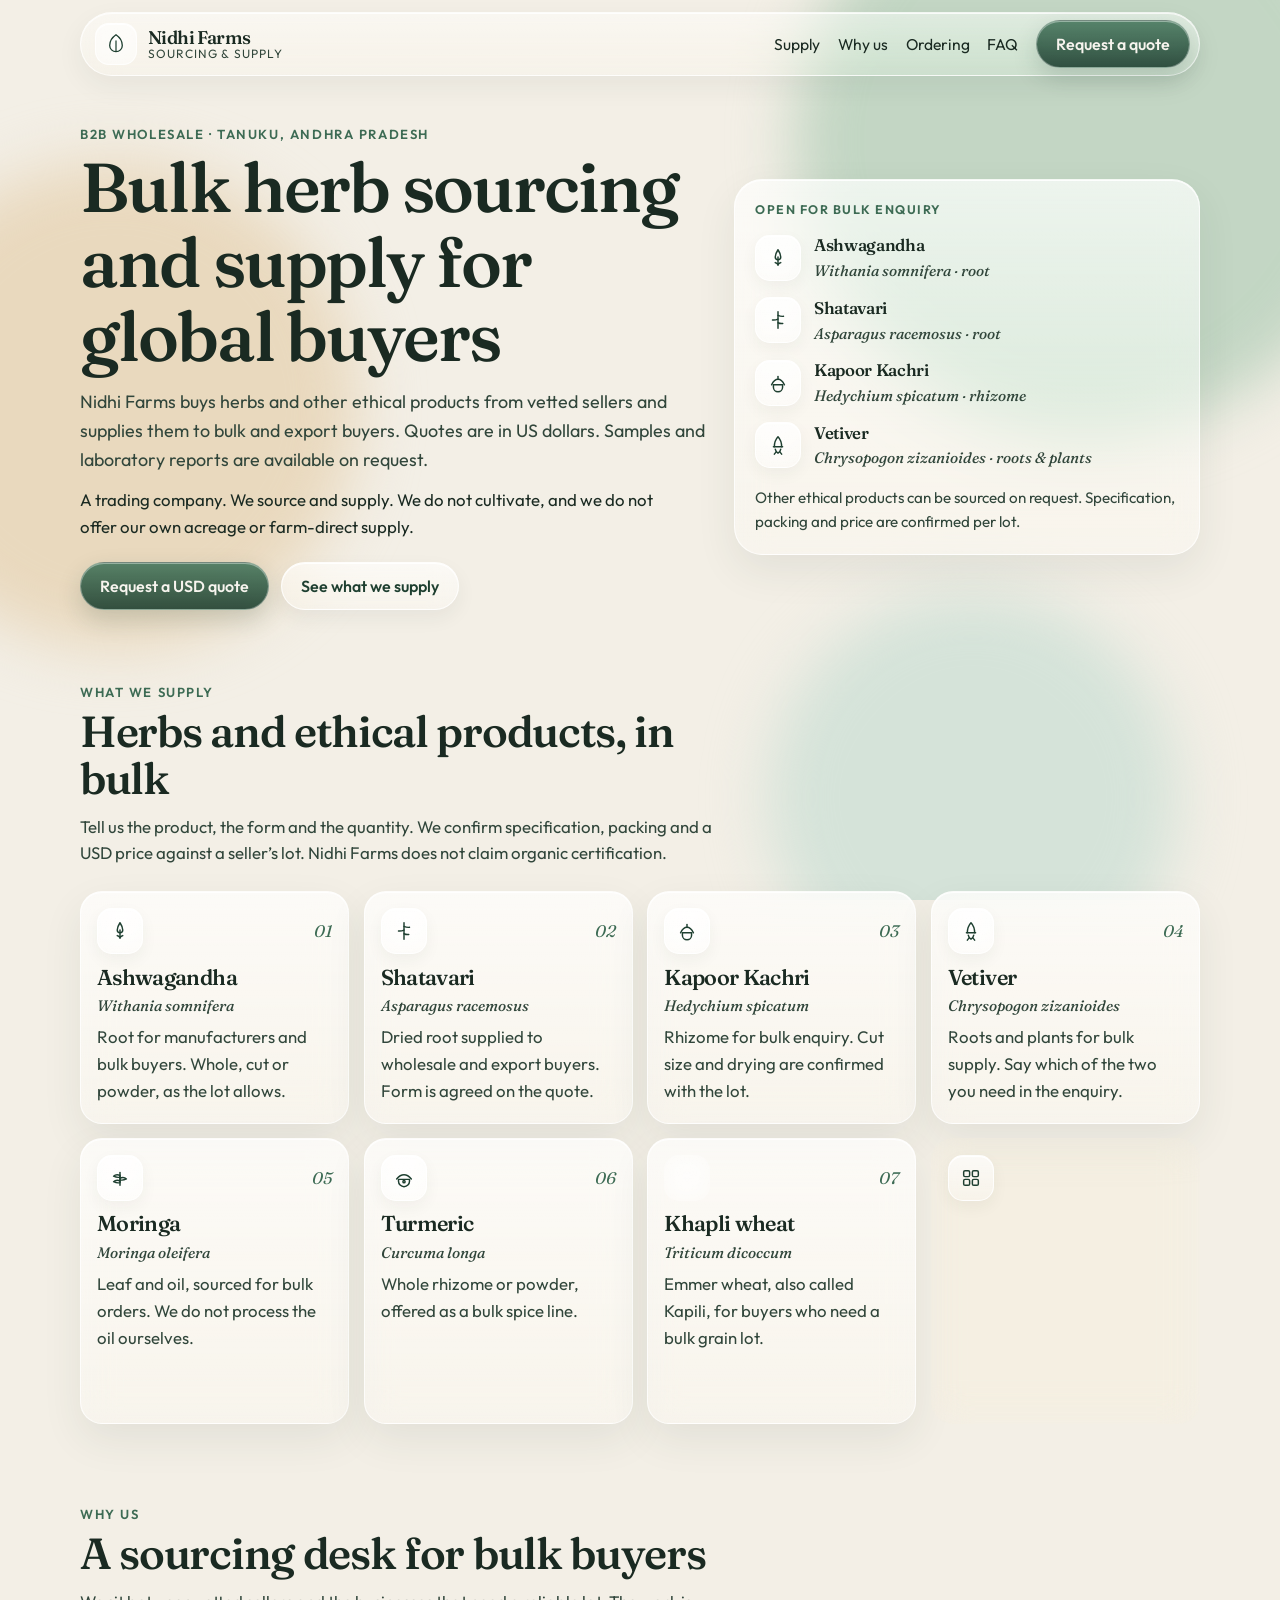
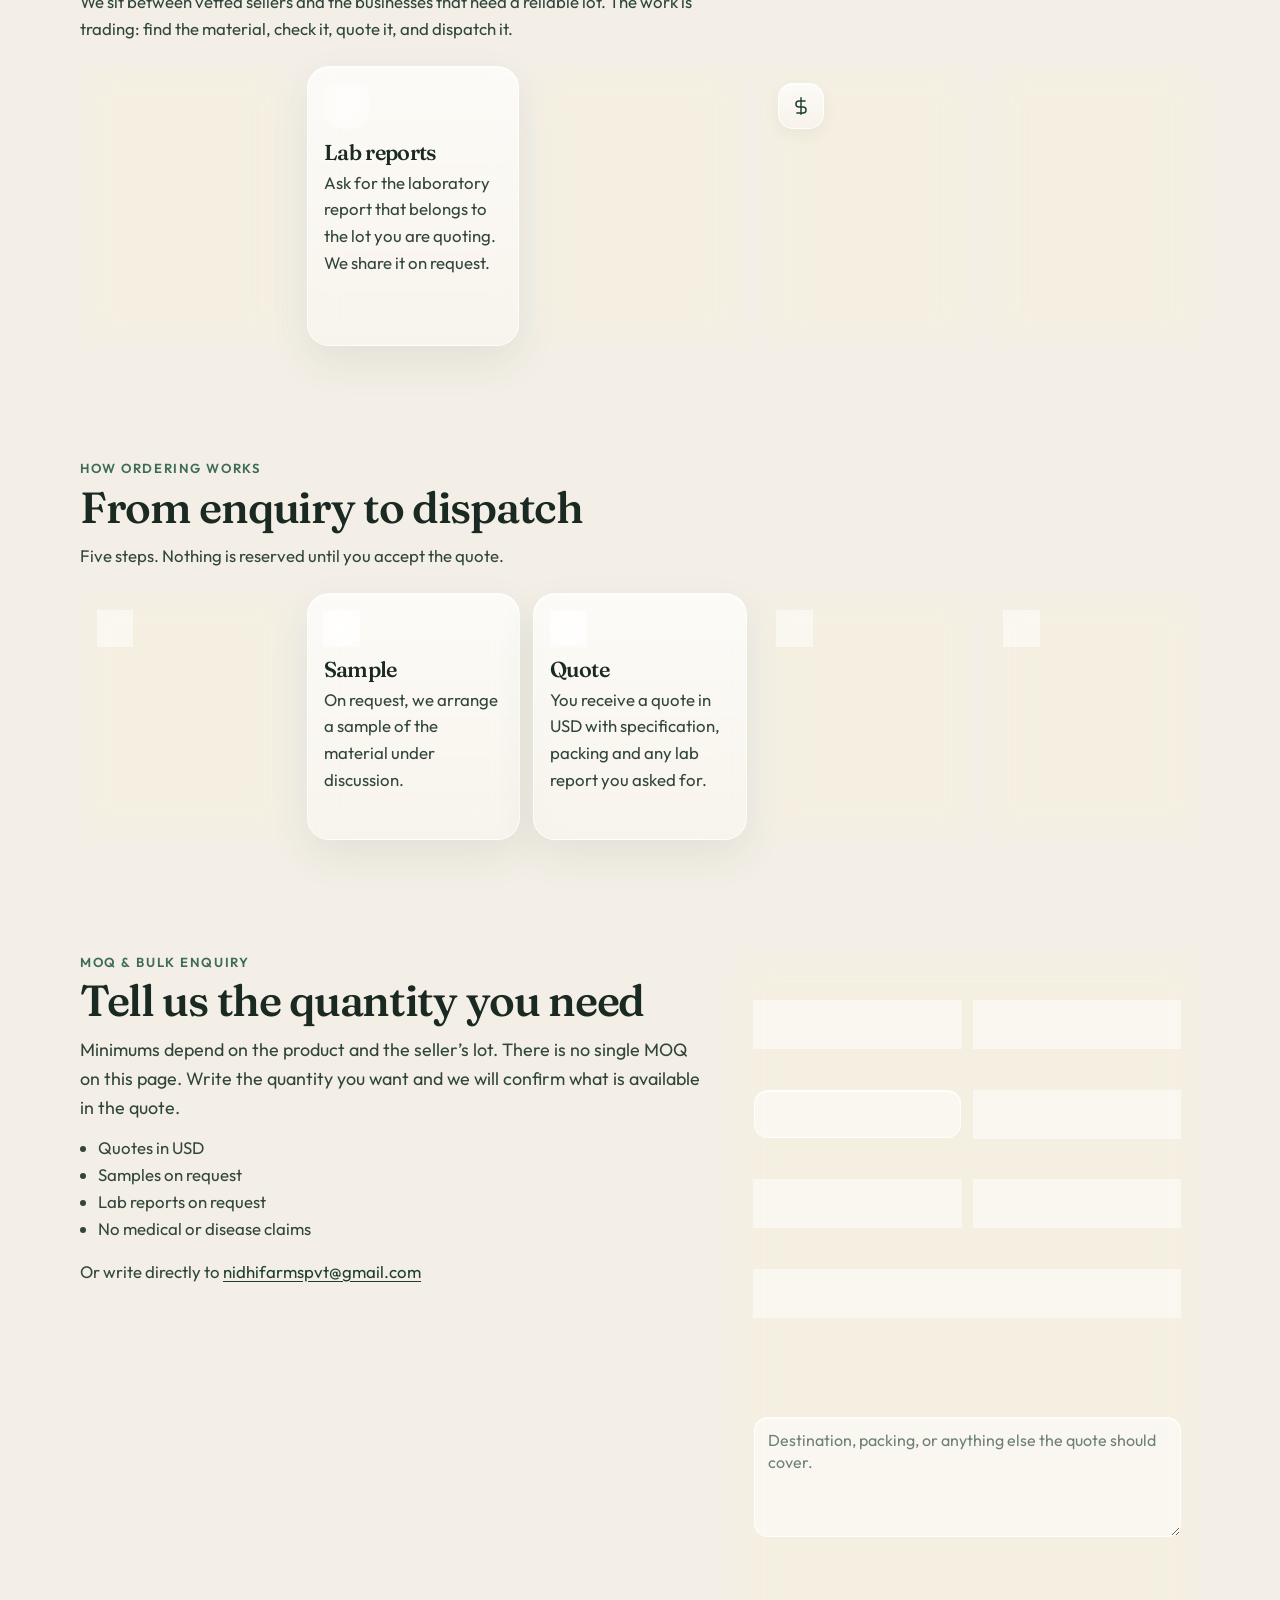
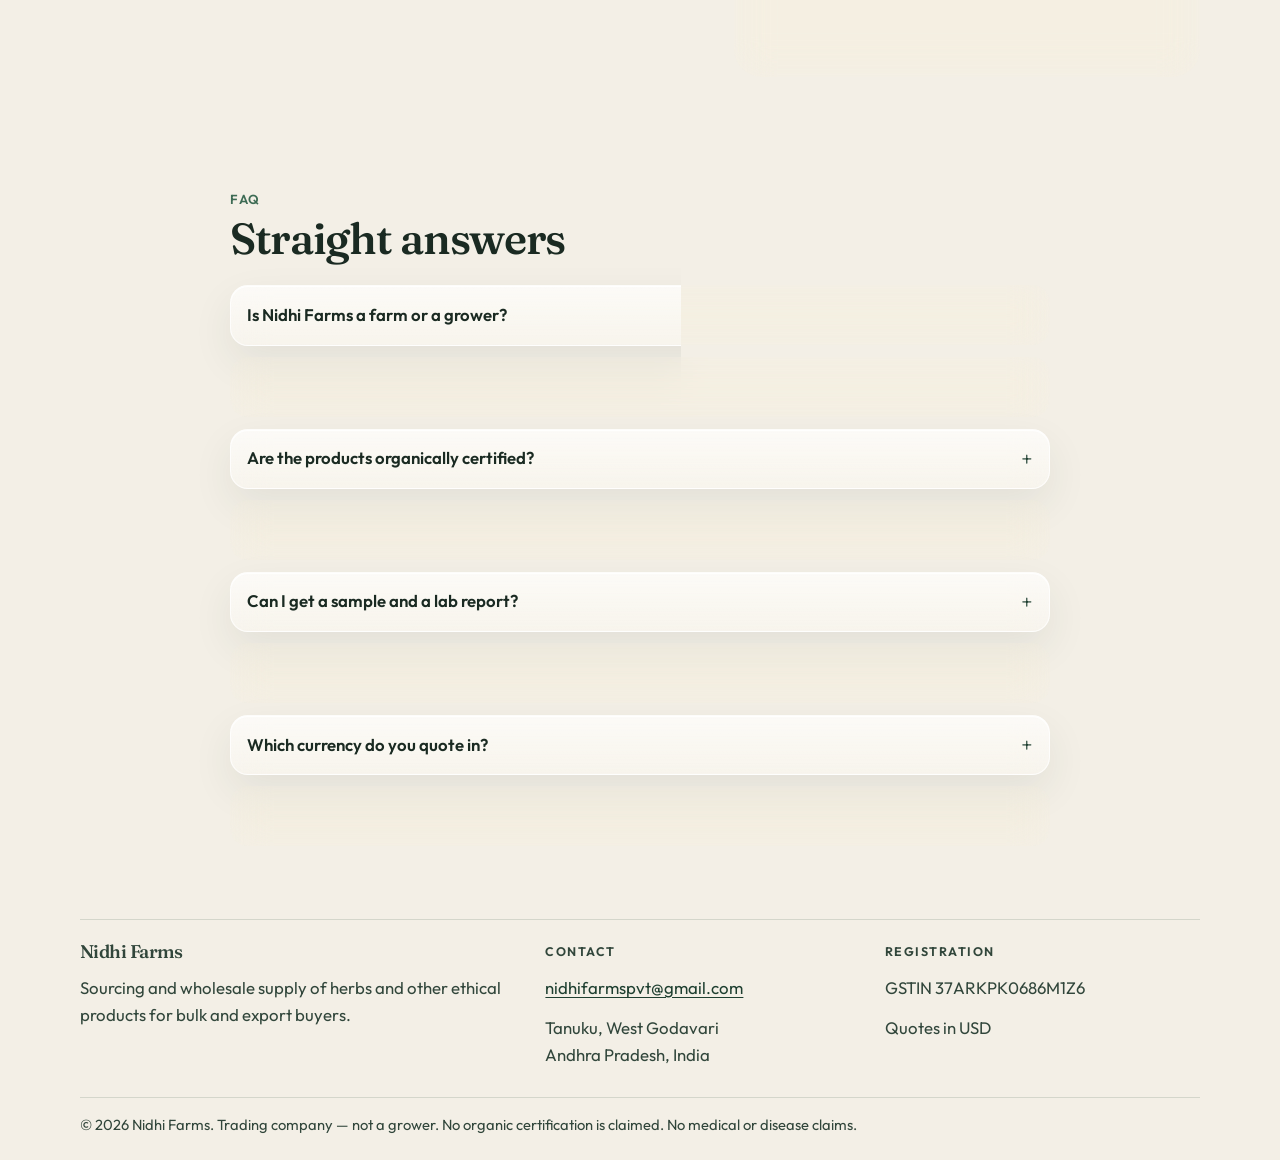
==== index.html @ dfe69a6b "Add the Nidhi Farms wholesale sourcing site. Publish a static B2B page for vetted herb supply, with " ====
<!DOCTYPE html>
<html lang="en">
<head>
  <meta charset="utf-8">
  <meta name="viewport" content="width=device-width, initial-scale=1">
  <title>Nidhi Farms | Bulk herb sourcing and wholesale supply</title>
  <meta name="description" content="Nidhi Farms sources herbs and other ethical products from vetted sellers and supplies bulk and export buyers. USD quotes, samples and lab reports on request. Based in Andhra Pradesh, India.">
  <meta name="robots" content="index, follow">
  <meta name="theme-color" content="#f3efe6">
  <link rel="canonical" href="https://nidhi-bhai.github.io/nidhi-farms-3d-integrated/">
  <link rel="icon" href="favicon.svg" type="image/svg+xml">
  <link rel="apple-touch-icon" href="apple-touch-icon.png">
  <meta property="og:type" content="website">
  <meta property="og:site_name" content="Nidhi Farms">
  <meta property="og:title" content="Nidhi Farms | Bulk herb sourcing and wholesale supply">
  <meta property="og:description" content="A trading company sourcing herbs and other ethical products from vetted sellers for bulk and export buyers. Quotes in USD. Samples and lab reports on request.">
  <meta property="og:url" content="https://nidhi-bhai.github.io/nidhi-farms-3d-integrated/">
  <meta property="og:image" content="https://nidhi-bhai.github.io/nidhi-farms-3d-integrated/og.png">
  <meta property="og:image:width" content="1200">
  <meta property="og:image:height" content="630">
  <meta property="og:locale" content="en_IN">
  <meta name="twitter:card" content="summary_large_image">
  <meta name="twitter:title" content="Nidhi Farms | Bulk herb sourcing and wholesale supply">
  <meta name="twitter:description" content="Sourcing and supply of herbs and other ethical products for bulk and export buyers. USD quotes. Andhra Pradesh, India.">
  <meta name="twitter:image" content="https://nidhi-bhai.github.io/nidhi-farms-3d-integrated/og.png">
  <link rel="preload" href="fonts/fraunces-latin.woff2" as="font" type="font/woff2" crossorigin>
  <link rel="preload" href="fonts/outfit-latin.woff2" as="font" type="font/woff2" crossorigin>
  <link rel="stylesheet" href="styles.css">
  <script type="application/ld+json">
  {
    "@context": "https://schema.org",
    "@type": "Organization",
    "name": "Nidhi Farms",
    "url": "https://nidhi-bhai.github.io/nidhi-farms-3d-integrated/",
    "email": "nidhifarmspvt@gmail.com",
    "description": "B2B sourcing and wholesale supply of herbs and other ethical products. Nidhi Farms buys from vetted sellers and supplies bulk and export buyers. It does not cultivate.",
    "address": {
      "@type": "PostalAddress",
      "addressLocality": "Tanuku",
      "addressRegion": "Andhra Pradesh",
      "addressCountry": "IN"
    },
    "areaServed": "Worldwide",
    "currenciesAccepted": "USD",
    "taxID": "37ARKPK0686M1Z6",
    "logo": "https://nidhi-bhai.github.io/nidhi-farms-3d-integrated/favicon.svg"
  }
  </script>
</head>
<body id="top">
  <a class="skip-link" href="#main">Skip to content</a>
  <div class="wash" aria-hidden="true">
    <span class="orb orb-a"></span>
    <span class="orb orb-b"></span>
    <span class="orb orb-c"></span>
  </div>

  <header class="site-header">
    <div class="header-inner">
      <a class="brand" href="#top">
        <span class="brand-mark" aria-hidden="true">
          <svg viewBox="0 0 32 32" width="28" height="28">
            <path d="M16 5.5c5.2 3.6 7.2 8.2 7.2 12.1A7.2 7.2 0 0 1 16 24.8a7.2 7.2 0 0 1-7.2-7.2c0-3.9 2-8.5 7.2-12.1z" fill="rgba(255,255,255,0.45)" stroke="currentColor" stroke-width="1.5"/>
            <path d="M16 24V12.5" stroke="currentColor" stroke-width="1.4" stroke-linecap="round"/>
          </svg>
        </span>
        <span class="brand-text">
          <span class="brand-name">Nidhi Farms</span>
          <span class="brand-role">Sourcing &amp; supply</span>
        </span>
      </a>
      <button class="nav-toggle glass" type="button" aria-expanded="false" aria-controls="site-nav">
        <span class="sr-only">Menu</span>
        <span class="nav-toggle-bars" aria-hidden="true"></span>
      </button>
      <nav class="site-nav" id="site-nav" aria-label="Primary">
        <a href="#supply">Supply</a>
        <a href="#why">Why us</a>
        <a href="#ordering">Ordering</a>
        <a href="#faq">FAQ</a>
        <a class="btn btn-primary" href="#enquire">Request a quote</a>
      </nav>
    </div>
  </header>

  <main id="main">
    <section class="hero">
      <div class="wrap hero-grid">
        <div class="hero-copy">
          <p class="eyebrow">B2B wholesale · Tanuku, Andhra Pradesh</p>
          <h1>Bulk herb sourcing and supply for global buyers</h1>
          <p class="lede">Nidhi Farms buys herbs and other ethical products from vetted sellers and supplies them to bulk and export buyers. Quotes are in US dollars. Samples and laboratory reports are available on request.</p>
          <p class="position">A trading company. We source and supply. We do not cultivate, and we do not offer our own acreage or farm-direct supply.</p>
          <div class="hero-actions">
            <a class="btn btn-primary" href="#enquire">Request a USD quote</a>
            <a class="btn btn-glass" href="#supply">See what we supply</a>
          </div>
        </div>
        <aside class="glass hero-card" aria-label="Lines open for enquiry">
          <p class="card-kicker">Open for bulk enquiry</p>
          <ul class="trade-list">
            <li>
              <span class="icon" aria-hidden="true">
                <svg viewBox="0 0 24 24"><path d="M12 3c2 3 3 5 3 8a3 3 0 0 1-6 0c0-3 1-5 3-8z"/><path d="M12 11v9"/><path d="M9 17c1 .6 2 1 3 2 1-1 2-1.4 3-2"/></svg>
              </span>
              <span><strong>Ashwagandha</strong><em>Withania somnifera · root</em></span>
            </li>
            <li>
              <span class="icon" aria-hidden="true">
                <svg viewBox="0 0 24 24"><path d="M12 3v18"/><path d="M12 7c2.2 1 4 1.2 6 1"/><path d="M12 11c-2.2 1-4 1.2-6 1"/><path d="M12 15c2 1 3.6 1.1 5.2.8"/></svg>
              </span>
              <span><strong>Shatavari</strong><em>Asparagus racemosus · root</em></span>
            </li>
            <li>
              <span class="icon" aria-hidden="true">
                <svg viewBox="0 0 24 24"><path d="M5 14c2-4 5-6 7-6s5 2 7 6"/><path d="M7 14h10v2.5a5 5 0 0 1-10 0z"/><path d="M12 8V5"/></svg>
              </span>
              <span><strong>Kapoor Kachri</strong><em>Hedychium spicatum · rhizome</em></span>
            </li>
            <li>
              <span class="icon" aria-hidden="true">
                <svg viewBox="0 0 24 24"><path d="M8 14c0-4 1.2-8 4-11 2.8 3 4 7 4 11"/><path d="M7 14h10"/><path d="M9 16.5c.4 2 1.5 3.5 3 4.5 1.5-1 2.6-2.5 3-4.5"/><path d="M10 19.5 8 22M14 19.5l2 2.5"/></svg>
              </span>
              <span><strong>Vetiver</strong><em>Chrysopogon zizanioides · roots &amp; plants</em></span>
            </li>
          </ul>
          <p class="card-note">Other ethical products can be sourced on request. Specification, packing and price are confirmed per lot.</p>
        </aside>
      </div>
    </section>

    <section class="band" id="supply">
      <div class="wrap">
        <div class="section-head">
          <p class="eyebrow">What we supply</p>
          <h2>Herbs and ethical products, in bulk</h2>
          <p>Tell us the product, the form and the quantity. We confirm specification, packing and a USD price against a seller’s lot. Nidhi Farms does not claim organic certification.</p>
        </div>
        <div class="card-grid">
          <article class="glass product-card">
            <div class="product-top">
              <span class="icon" aria-hidden="true"><svg viewBox="0 0 24 24"><path d="M12 3c2 3 3 5 3 8a3 3 0 0 1-6 0c0-3 1-5 3-8z"/><path d="M12 11v9"/><path d="M9 17c1 .6 2 1 3 2 1-1 2-1.4 3-2"/></svg></span>
              <span class="cat-no">01</span>
            </div>
            <h3>Ashwagandha</h3>
            <p class="latin">Withania somnifera</p>
            <p>Root for manufacturers and bulk buyers. Whole, cut or powder, as the lot allows.</p>
          </article>
          <article class="glass product-card">
            <div class="product-top">
              <span class="icon" aria-hidden="true"><svg viewBox="0 0 24 24"><path d="M12 3v18"/><path d="M12 7c2.2 1 4 1.2 6 1"/><path d="M12 11c-2.2 1-4 1.2-6 1"/><path d="M12 15c2 1 3.6 1.1 5.2.8"/></svg></span>
              <span class="cat-no">02</span>
            </div>
            <h3>Shatavari</h3>
            <p class="latin">Asparagus racemosus</p>
            <p>Dried root supplied to wholesale and export buyers. Form is agreed on the quote.</p>
          </article>
          <article class="glass product-card">
            <div class="product-top">
              <span class="icon" aria-hidden="true"><svg viewBox="0 0 24 24"><path d="M5 14c2-4 5-6 7-6s5 2 7 6"/><path d="M7 14h10v2.5a5 5 0 0 1-10 0z"/><path d="M12 8V5"/></svg></span>
              <span class="cat-no">03</span>
            </div>
            <h3>Kapoor Kachri</h3>
            <p class="latin">Hedychium spicatum</p>
            <p>Rhizome for bulk enquiry. Cut size and drying are confirmed with the lot.</p>
          </article>
          <article class="glass product-card">
            <div class="product-top">
              <span class="icon" aria-hidden="true"><svg viewBox="0 0 24 24"><path d="M8 14c0-4 1.2-8 4-11 2.8 3 4 7 4 11"/><path d="M7 14h10"/><path d="M9 16.5c.4 2 1.5 3.5 3 4.5 1.5-1 2.6-2.5 3-4.5"/><path d="M10 19.5 8 22M14 19.5l2 2.5"/></svg></span>
              <span class="cat-no">04</span>
            </div>
            <h3>Vetiver</h3>
            <p class="latin">Chrysopogon zizanioides</p>
            <p>Roots and plants for bulk supply. Say which of the two you need in the enquiry.</p>
          </article>
          <article class="glass product-card">
            <div class="product-top">
              <span class="icon" aria-hidden="true"><svg viewBox="0 0 24 24"><path d="M12 20V6"/><path d="M12 9c-3-1-5-1-7 1 2 1 4 2 7 1z"/><path d="M12 12c3-1 5-1 7 1-2 1-4 2-7 1z"/><path d="M12 15c-3-1-5-1-7 1 2 1 4 2 7 1z"/></svg></span>
              <span class="cat-no">05</span>
            </div>
            <h3>Moringa</h3>
            <p class="latin">Moringa oleifera</p>
            <p>Leaf and oil, sourced for bulk orders. We do not process the oil ourselves.</p>
          </article>
          <article class="glass product-card">
            <div class="product-top">
              <span class="icon" aria-hidden="true"><svg viewBox="0 0 24 24"><path d="M4 13c2.5-3 5-4.5 8-4.5S17.5 10 20 13"/><path d="M6 13.5h12v2a6 6 0 0 1-12 0z"/><circle cx="12" cy="16" r="1.2"/></svg></span>
              <span class="cat-no">06</span>
            </div>
            <h3>Turmeric</h3>
            <p class="latin">Curcuma longa</p>
            <p>Whole rhizome or powder, offered as a bulk spice line.</p>
          </article>
          <article class="glass product-card">
            <div class="product-top">
              <span class="icon" aria-hidden="true"><svg viewBox="0 0 24 24"><path d="M12 21V8"/><path d="M12 10c1.6-2 2.2-4 2-6-2 .2-3.2 1.6-4 3.2"/><path d="M12 13c-1.8-1.6-2.6-3.4-2.4-5.4 2 .4 3.2 1.8 4 3.2"/><path d="M12 16c1.4-1.4 2-3 1.8-4.8-1.6.4-2.6 1.6-3.2 2.8"/></svg></span>
              <span class="cat-no">07</span>
            </div>
            <h3>Khapli wheat</h3>
            <p class="latin">Triticum dicoccum</p>
            <p>Emmer wheat, also called Kapili, for buyers who need a bulk grain lot.</p>
          </article>
          <article class="glass product-card">
            <div class="product-top">
              <span class="icon" aria-hidden="true"><svg viewBox="0 0 24 24"><rect x="4" y="4" width="6.5" height="6.5" rx="1.5"/><rect x="13.5" y="4" width="6.5" height="6.5" rx="1.5"/><rect x="4" y="13.5" width="6.5" height="6.5" rx="1.5"/><rect x="13.5" y="13.5" width="6.5" height="6.5" rx="1.5"/></svg></span>
              <span class="cat-no">08</span>
            </div>
            <h3>Further lines</h3>
            <p class="latin">Other ethical products</p>
            <p>Millets, neem leaf, isabgol, jaggery, and oils such as coconut, peanut, flax and curry leaf. Ask if you need another line.</p>
          </article>
        </div>
      </div>
    </section>

    <section class="band band-tight" id="why">
      <div class="wrap">
        <div class="section-head">
          <p class="eyebrow">Why us</p>
          <h2>A sourcing desk for bulk buyers</h2>
          <p>We sit between vetted sellers and the businesses that need a reliable lot. The work is trading: find the material, check it, quote it, and dispatch it.</p>
        </div>
        <div class="why-grid">
          <article class="glass why-card">
            <span class="icon" aria-hidden="true"><svg viewBox="0 0 24 24"><path d="M12 3 5 6v6c0 4.2 2.8 7.2 7 9 4.2-1.8 7-4.8 7-9V6z"/><path d="m8.5 12 2.4 2.4 4.6-5"/></svg></span>
            <h3>Vetted sourcing</h3>
            <p>Material comes from sellers we check. Nidhi Farms buys and supplies. We do not grow the crop.</p>
          </article>
          <article class="glass why-card">
            <span class="icon" aria-hidden="true"><svg viewBox="0 0 24 24"><path d="M7 3.5h7l5 5V20a1.5 1.5 0 0 1-1.5 1.5h-10.5A1.5 1.5 0 0 1 5.5 20V5A1.5 1.5 0 0 1 7 3.5z"/><path d="M14 3.5V9h5.5"/><path d="M8.5 13h7M8.5 16.5h5"/></svg></span>
            <h3>Lab reports</h3>
            <p>Ask for the laboratory report that belongs to the lot you are quoting. We share it on request.</p>
          </article>
          <article class="glass why-card">
            <span class="icon" aria-hidden="true"><svg viewBox="0 0 24 24"><path d="M9 3h6"/><path d="M10 3v6.2L5.8 17A3.2 3.2 0 0 0 8.6 21.5h6.8a3.2 3.2 0 0 0 2.8-4.5L14 9.2V3"/><path d="M8.2 14.5h7.6"/></svg></span>
            <h3>Samples</h3>
            <p>See the material before a bulk order. Request a sample with your enquiry and we will arrange it.</p>
          </article>
          <article class="glass why-card">
            <span class="icon" aria-hidden="true"><svg viewBox="0 0 24 24"><path d="M12 3v18"/><path d="M16.5 6.5H9.8a3.3 3.3 0 0 0 0 6.6h4.4a3.3 3.3 0 0 1 0 6.6H7.5"/></svg></span>
            <h3>USD quotes</h3>
            <p>Prices for bulk and export buyers are quoted in US dollars, with the specification written beside the price.</p>
          </article>
          <article class="glass why-card">
            <span class="icon" aria-hidden="true"><svg viewBox="0 0 24 24"><path d="M3 8.5 12 4l9 4.5-9 4.5z"/><path d="M3 12.5 12 17l9-4.5"/><path d="M3 16.5 12 21l9-4.5"/></svg></span>
            <h3>Export-ready packing</h3>
            <p>Lots are packed for bulk handling and export shipment. Packing type is agreed in the quote.</p>
          </article>
        </div>
      </div>
    </section>

    <section class="band" id="ordering">
      <div class="wrap">
        <div class="section-head">
          <p class="eyebrow">How ordering works</p>
          <h2>From enquiry to dispatch</h2>
          <p>Five steps. Nothing is reserved until you accept the quote.</p>
        </div>
        <ol class="steps">
          <li class="glass step">
            <span class="step-no">1</span>
            <h3>Enquiry</h3>
            <p>Send the product, form and quantity. Include destination if you are buying for export.</p>
          </li>
          <li class="glass step">
            <span class="step-no">2</span>
            <h3>Sample</h3>
            <p>On request, we arrange a sample of the material under discussion.</p>
          </li>
          <li class="glass step">
            <span class="step-no">3</span>
            <h3>Quote</h3>
            <p>You receive a quote in USD with specification, packing and any lab report you asked for.</p>
          </li>
          <li class="glass step">
            <span class="step-no">4</span>
            <h3>Order</h3>
            <p>Confirm the lot and the terms. We do not start a bulk order from an enquiry alone.</p>
          </li>
          <li class="glass step">
            <span class="step-no">5</span>
            <h3>Dispatch</h3>
            <p>We arrange dispatch from Andhra Pradesh. Timing is confirmed when the order is placed.</p>
          </li>
        </ol>
      </div>
    </section>

    <section class="band" id="enquire">
      <div class="wrap enquire-grid">
        <div>
          <p class="eyebrow">MOQ &amp; bulk enquiry</p>
          <h2>Tell us the quantity you need</h2>
          <p class="lede">Minimums depend on the product and the seller’s lot. There is no single MOQ on this page. Write the quantity you want and we will confirm what is available in the quote.</p>
          <ul class="plain-list">
            <li>Quotes in USD</li>
            <li>Samples on request</li>
            <li>Lab reports on request</li>
            <li>No medical or disease claims</li>
          </ul>
          <p class="direct-mail">Or write directly to <a href="mailto:nidhifarmspvt@gmail.com">nidhifarmspvt@gmail.com</a></p>
        </div>
        <form class="glass enquiry-form" id="enquiry-form" action="mailto:nidhifarmspvt@gmail.com" method="post" enctype="text/plain">
          <div class="field-row">
            <label class="field">
              <span>Name</span>
              <input name="name" type="text" autocomplete="name" required maxlength="120">
            </label>
            <label class="field">
              <span>Company</span>
              <input name="company" type="text" autocomplete="organization" required maxlength="160">
            </label>
          </div>
          <div class="field-row">
            <label class="field">
              <span>Work email</span>
              <input name="email" type="email" autocomplete="email" required maxlength="160">
            </label>
            <label class="field">
              <span>Country</span>
              <input name="country" type="text" autocomplete="country-name" required maxlength="80">
            </label>
          </div>
          <div class="field-row">
            <label class="field">
              <span>Product</span>
              <select name="product" required>
                <option value="">Select a line</option>
                <option>Ashwagandha</option>
                <option>Shatavari</option>
                <option>Kapoor Kachri</option>
                <option>Vetiver roots</option>
                <option>Vetiver plants</option>
                <option>Moringa</option>
                <option>Turmeric</option>
                <option>Khapli (Kapili) wheat</option>
                <option>Millets</option>
                <option>Neem leaf</option>
                <option>Isabgol</option>
                <option>Jaggery</option>
                <option>Coconut, peanut, flax or curry-leaf oil</option>
                <option>Other ethical product</option>
              </select>
            </label>
            <label class="field">
              <span>Quantity</span>
              <input name="quantity" type="text" required maxlength="80" placeholder="e.g. 500 kg">
            </label>
          </div>
          <label class="field">
            <span>Form or specification <span class="optional">optional</span></span>
            <input name="spec" type="text" maxlength="160" placeholder="Whole root, cut, powder, plants…">
          </label>
          <div class="checks">
            <label class="check">
              <input name="sample" type="checkbox" value="yes">
              <span>Send a sample</span>
            </label>
            <label class="check">
              <input name="report" type="checkbox" value="yes">
              <span>Include the lab report for this lot</span>
            </label>
          </div>
          <label class="field">
            <span>Notes <span class="optional">optional</span></span>
            <textarea name="message" rows="4" maxlength="2000" placeholder="Destination, packing, or anything else the quote should cover."></textarea>
          </label>
          <button class="btn btn-primary" type="submit">Email this enquiry</button>
          <p class="form-hint" id="form-status" role="status">Submitting opens your email app with the enquiry filled in, addressed to nidhifarmspvt@gmail.com. No account is required.</p>
        </form>
      </div>
    </section>

    <section class="band" id="faq">
      <div class="wrap faq-wrap">
        <div class="section-head">
          <p class="eyebrow">FAQ</p>
          <h2>Straight answers</h2>
        </div>
        <div class="faq-list">
          <details class="glass">
            <summary>Is Nidhi Farms a farm or a grower?</summary>
            <p>No. The name is the brand. The business is trading: we buy herbs and other ethical products from vetted sellers and supply bulk buyers. We do not cultivate, and we do not sell farm-direct from our own land.</p>
          </details>
          <details class="glass">
            <summary>What can you supply?</summary>
            <p>Herbs and other ethical products. Current examples are ashwagandha, shatavari, kapoor kachri, and vetiver roots and plants, plus moringa, turmeric, khapli wheat, millets, neem leaf, isabgol, jaggery and selected oils. If you need a different ethical product, ask.</p>
          </details>
          <details class="glass">
            <summary>Are the products organically certified?</summary>
            <p>We do not claim organic certification. If a seller holds a certificate for a specific lot, we can pass that document on with the quote. It applies only to that lot.</p>
          </details>
          <details class="glass">
            <summary>Do you make health or medical claims?</summary>
            <p>No. We supply ingredients and other goods to businesses. We do not claim that any product treats, cures or prevents a disease.</p>
          </details>
          <details class="glass">
            <summary>Can I get a sample and a lab report?</summary>
            <p>Yes. Both are available on request for the lot being quoted. Mark them on the enquiry form.</p>
          </details>
          <details class="glass">
            <summary>What is the minimum order?</summary>
            <p>It varies by product and by the seller’s lot. Send the quantity you need. We confirm availability and any minimum in the USD quote.</p>
          </details>
          <details class="glass">
            <summary>Which currency do you quote in?</summary>
            <p>US dollars.</p>
          </details>
          <details class="glass">
            <summary>Where are you based?</summary>
            <p>Tanuku, West Godavari, Andhra Pradesh, India. Dispatch is arranged from there. GSTIN 37ARKPK0686M1Z6.</p>
          </details>
        </div>
      </div>
    </section>
  </main>

  <footer class="site-footer">
    <div class="wrap footer-grid">
      <div>
        <p class="brand-name">Nidhi Farms</p>
        <p>Sourcing and wholesale supply of herbs and other ethical products for bulk and export buyers.</p>
      </div>
      <div>
        <p class="footer-label">Contact</p>
        <p><a href="mailto:nidhifarmspvt@gmail.com">nidhifarmspvt@gmail.com</a></p>
        <p>Tanuku, West Godavari<br>Andhra Pradesh, India</p>
      </div>
      <div>
        <p class="footer-label">Registration</p>
        <p>GSTIN 37ARKPK0686M1Z6</p>
        <p>Quotes in USD</p>
      </div>
    </div>
    <div class="wrap footer-base">
      <p>© 2026 Nidhi Farms. Trading company — not a grower. No organic certification is claimed. No medical or disease claims.</p>
    </div>
  </footer>
  <script src="script.js"></script>
</body>
</html>
---- styles.css ----
@font-face {
  font-family: "Fraunces";
  font-style: normal;
  font-weight: 100 900;
  font-display: swap;
  src: url("fonts/fraunces-latin.woff2") format("woff2");
}

@font-face {
  font-family: "Fraunces";
  font-style: italic;
  font-weight: 100 900;
  font-display: swap;
  src: url("fonts/fraunces-latin-italic.woff2") format("woff2");
}

@font-face {
  font-family: "Outfit";
  font-style: normal;
  font-weight: 100 900;
  font-display: swap;
  src: url("fonts/outfit-latin.woff2") format("woff2");
}

:root {
  --paper: #f3efe6;
  --ink: #1a2a22;
  --ink-soft: #31463b;
  --sage: #1e3f30;
  --sage-mid: #3d6b54;
  --line: rgba(30, 63, 48, 0.14);
  --glass: rgba(255, 255, 255, 0.46);
  --glass-strong: rgba(255, 255, 255, 0.62);
  --shadow: 0 16px 40px rgba(40, 58, 46, 0.08);
  --radius: 22px;
  --max: 1120px;
  --header: 76px;
}

*,
*::before,
*::after {
  box-sizing: border-box;
}

html {
  scroll-behavior: smooth;
}

body {
  margin: 0;
  color: var(--ink);
  background: var(--paper);
  font-family: "Outfit", "Segoe UI", sans-serif;
  font-size: 1.05rem;
  line-height: 1.6;
  text-rendering: optimizeLegibility;
}

img,
svg {
  display: block;
  max-width: 100%;
}

a {
  color: var(--sage);
  text-underline-offset: 0.18em;
}

a:hover {
  color: #143026;
}

h1,
h2,
h3,
.brand-name {
  font-family: "Fraunces", Georgia, serif;
  font-weight: 560;
  letter-spacing: -0.03em;
  line-height: 1.08;
}

h1 {
  margin: 0.35rem 0 0.9rem;
  font-size: clamp(2.5rem, 5.4vw, 4.5rem);
  font-weight: 560;
}

h2 {
  margin: 0.3rem 0 0.75rem;
  font-size: clamp(2rem, 3.4vw, 3rem);
}

h3 {
  margin: 0.7rem 0 0.35rem;
  font-size: 1.35rem;
}

p {
  margin: 0 0 0.8rem;
}

.sr-only {
  position: absolute;
  width: 1px;
  height: 1px;
  padding: 0;
  margin: -1px;
  overflow: hidden;
  clip: rect(0, 0, 0, 0);
  white-space: nowrap;
  border: 0;
}

.skip-link {
  position: absolute;
  left: 1rem;
  top: -4rem;
  z-index: 40;
  padding: 0.6rem 0.9rem;
  background: #fff;
  border-radius: 999px;
}

.skip-link:focus {
  top: 0.7rem;
}

.wrap {
  width: min(var(--max), calc(100% - 2rem));
  margin-inline: auto;
}

.wash {
  position: fixed;
  inset: 0;
  z-index: 0;
  pointer-events: none;
  overflow: hidden;
}

.orb {
  position: absolute;
  border-radius: 50%;
  filter: blur(30px);
}

.orb-a {
  width: 46vw;
  height: 46vw;
  min-width: 280px;
  min-height: 280px;
  right: -8vw;
  top: -12vw;
  background: rgba(186, 210, 190, 0.85);
}

.orb-b {
  width: 38vw;
  height: 38vw;
  min-width: 240px;
  min-height: 240px;
  left: -10vw;
  top: 18vh;
  background: rgba(232, 214, 186, 0.9);
}

.orb-c {
  width: 32vw;
  height: 32vw;
  min-width: 220px;
  min-height: 220px;
  right: 8vw;
  bottom: -8vw;
  background: rgba(205, 224, 214, 0.8);
}

.site-header,
main,
.site-footer {
  position: relative;
  z-index: 1;
}

.glass {
  background:
    linear-gradient(180deg, rgba(255, 255, 255, 0.72), rgba(255, 255, 255, 0.34));
  backdrop-filter: blur(18px) saturate(1.45);
  -webkit-backdrop-filter: blur(18px) saturate(1.45);
  border: 1px solid rgba(255, 255, 255, 0.72);
  box-shadow: var(--shadow), inset 0 1px 0 rgba(255, 255, 255, 0.85);
}

.site-header {
  position: sticky;
  top: 0;
  z-index: 20;
  padding: 0.75rem 0;
}

.site-header.is-stuck .header-inner {
  background:
    linear-gradient(180deg, rgba(255, 255, 255, 0.78), rgba(255, 255, 255, 0.48));
  box-shadow: 0 10px 30px rgba(40, 58, 46, 0.08), inset 0 1px 0 rgba(255, 255, 255, 0.85);
}

.header-inner {
  width: min(var(--max), calc(100% - 1.2rem));
  margin-inline: auto;
  min-height: 64px;
  display: flex;
  align-items: center;
  justify-content: space-between;
  gap: 1rem;
  padding: 0.45rem 0.55rem 0.45rem 0.85rem;
  border-radius: 999px;
  background:
    linear-gradient(180deg, rgba(255, 255, 255, 0.5), rgba(255, 255, 255, 0.22));
  backdrop-filter: blur(18px) saturate(1.4);
  -webkit-backdrop-filter: blur(18px) saturate(1.4);
  border: 1px solid rgba(255, 255, 255, 0.7);
  box-shadow: 0 10px 28px rgba(40, 58, 46, 0.06), inset 0 1px 0 rgba(255, 255, 255, 0.8);
}

.brand {
  display: flex;
  align-items: center;
  gap: 0.7rem;
  color: var(--ink);
  text-decoration: none;
}

.brand-mark {
  width: 42px;
  height: 42px;
  display: grid;
  place-items: center;
  color: var(--sage);
  border-radius: 14px;
  background: rgba(255, 255, 255, 0.48);
  border: 1px solid rgba(255, 255, 255, 0.75);
  box-shadow: inset 0 1px 0 rgba(255, 255, 255, 0.9);
  backdrop-filter: blur(10px);
  -webkit-backdrop-filter: blur(10px);
}

.brand-text {
  display: flex;
  flex-direction: column;
  line-height: 1.05;
}

.brand-name {
  font-size: 1.15rem;
}

.brand-role {
  font-size: 0.75rem;
  letter-spacing: 0.08em;
  text-transform: uppercase;
  color: var(--ink-soft);
}

.site-nav {
  display: flex;
  align-items: center;
  gap: 0.35rem 1.1rem;
}

.site-nav a:not(.btn) {
  color: var(--ink);
  text-decoration: none;
  font-size: 0.98rem;
}

.site-nav a:not(.btn):hover {
  color: var(--sage);
}

.nav-toggle {
  display: none;
  width: 46px;
  height: 46px;
  border-radius: 14px;
  padding: 0;
  cursor: pointer;
}

.nav-toggle-bars,
.nav-toggle-bars::before,
.nav-toggle-bars::after {
  display: block;
  width: 18px;
  height: 1.5px;
  background: var(--sage);
  position: relative;
}

.nav-toggle-bars {
  margin: 0 auto;
}

.nav-toggle-bars::before,
.nav-toggle-bars::after {
  content: "";
  position: absolute;
  left: 0;
}

.nav-toggle-bars::before {
  top: -6px;
}

.nav-toggle-bars::after {
  top: 6px;
}

.btn {
  display: inline-flex;
  align-items: center;
  justify-content: center;
  gap: 0.4rem;
  min-height: 48px;
  padding: 0.7rem 1.2rem;
  border-radius: 999px;
  border: 1px solid transparent;
  font: 560 1rem/1 "Outfit", sans-serif;
  text-decoration: none;
  cursor: pointer;
  transition: transform 0.18s ease, box-shadow 0.18s ease;
}

.btn:hover {
  transform: translateY(-1px);
}

.btn-primary {
  color: #f7f4ee;
  background:
    linear-gradient(180deg, rgba(74, 122, 96, 0.92), rgba(30, 63, 48, 0.9));
  border-color: rgba(255, 255, 255, 0.32);
  box-shadow:
    0 10px 24px rgba(30, 63, 48, 0.18),
    inset 0 1px 0 rgba(255, 255, 255, 0.38);
  backdrop-filter: blur(12px) saturate(1.3);
  -webkit-backdrop-filter: blur(12px) saturate(1.3);
}

.btn-primary:hover {
  color: #fff;
}

.btn-glass {
  color: var(--sage);
  background:
    linear-gradient(180deg, rgba(255, 255, 255, 0.66), rgba(255, 255, 255, 0.32));
  border-color: rgba(255, 255, 255, 0.78);
  box-shadow: 0 8px 20px rgba(40, 58, 46, 0.06), inset 0 1px 0 rgba(255, 255, 255, 0.9);
  backdrop-filter: blur(14px) saturate(1.4);
  -webkit-backdrop-filter: blur(14px) saturate(1.4);
}

.hero {
  padding: 2.2rem 0 1rem;
}

.hero-grid,
.enquire-grid {
  display: grid;
  grid-template-columns: 1.15fr 0.85fr;
  gap: 1.5rem;
  align-items: center;
}

.eyebrow {
  margin: 0;
  color: var(--sage-mid);
  font-size: 0.82rem;
  font-weight: 600;
  letter-spacing: 0.12em;
  text-transform: uppercase;
}

.lede {
  font-size: 1.12rem;
  color: var(--ink-soft);
  max-width: 40rem;
}

.position {
  color: var(--ink);
  max-width: 38rem;
}

.hero-actions {
  display: flex;
  flex-wrap: wrap;
  gap: 0.7rem;
  margin-top: 1.3rem;
}

.hero-card {
  border-radius: 28px;
  padding: 1.25rem 1.25rem 1rem;
}

.card-kicker,
.footer-label {
  margin: 0 0 0.8rem;
  font-size: 0.78rem;
  letter-spacing: 0.12em;
  text-transform: uppercase;
  color: var(--sage-mid);
  font-weight: 650;
}

.trade-list {
  list-style: none;
  margin: 0;
  padding: 0;
  display: grid;
  gap: 0.7rem;
}

.trade-list li {
  display: flex;
  align-items: center;
  gap: 0.8rem;
}

.trade-list strong,
.trade-list em {
  display: block;
}

.trade-list strong {
  font-family: "Fraunces", Georgia, serif;
  font-weight: 560;
  font-style: normal;
  letter-spacing: -0.02em;
}

.trade-list em,
.latin {
  font-family: "Fraunces", Georgia, serif;
  font-style: italic;
  font-weight: 460;
  color: var(--ink-soft);
  font-size: 0.95rem;
}

.latin {
  margin: 0 0 0.35rem;
}

.card-note {
  margin: 0.95rem 0 0.2rem;
  color: var(--ink-soft);
  font-size: 0.95rem;
}

.icon {
  width: 46px;
  height: 46px;
  flex: 0 0 46px;
  display: grid;
  place-items: center;
  color: var(--sage);
  border-radius: 15px;
  background:
    linear-gradient(180deg, rgba(255, 255, 255, 0.72), rgba(255, 255, 255, 0.28));
  border: 1px solid rgba(255, 255, 255, 0.8);
  box-shadow: inset 0 1px 0 rgba(255, 255, 255, 0.9), 0 6px 16px rgba(40, 58, 46, 0.05);
  backdrop-filter: blur(12px) saturate(1.4);
  -webkit-backdrop-filter: blur(12px) saturate(1.4);
}

.icon svg {
  width: 22px;
  height: 22px;
  fill: none;
  stroke: currentColor;
  stroke-width: 1.6;
  stroke-linecap: round;
  stroke-linejoin: round;
}

.band {
  padding: 3.5rem 0;
}

.band-tight {
  padding-top: 1.5rem;
}

.section-head {
  max-width: 40rem;
  margin-bottom: 1.5rem;
}

.section-head p:last-child {
  color: var(--ink-soft);
}

.card-grid,
.why-grid {
  display: grid;
  gap: 0.9rem;
}

.card-grid {
  grid-template-columns: repeat(4, 1fr);
}

.why-grid {
  grid-template-columns: repeat(5, 1fr);
}

.product-card,
.why-card,
.step {
  border-radius: var(--radius);
  padding: 1rem 1rem 1.1rem;
}

.product-card p:last-child,
.why-card p:last-child,
.step p {
  color: var(--ink-soft);
  margin-bottom: 0;
}

.product-top {
  display: flex;
  align-items: center;
  justify-content: space-between;
}

.cat-no {
  font-family: "Fraunces", Georgia, serif;
  font-style: italic;
  color: var(--sage-mid);
}

.steps {
  list-style: none;
  margin: 0;
  padding: 0;
  display: grid;
  grid-template-columns: repeat(5, 1fr);
  gap: 0.8rem;
}

.step-no {
  width: 36px;
  height: 36px;
  display: grid;
  place-items: center;
  border-radius: 50%;
  color: var(--sage);
  font-family: "Fraunces", Georgia, serif;
  background: rgba(255, 255, 255, 0.5);
  border: 1px solid rgba(255, 255, 255, 0.8);
  box-shadow: inset 0 1px 0 #fff;
  backdrop-filter: blur(8px);
  -webkit-backdrop-filter: blur(8px);
}

.enquire-grid {
  align-items: start;
}

.plain-list {
  margin: 0.4rem 0 1rem;
  padding-left: 1.1rem;
  color: var(--ink-soft);
}

.direct-mail {
  color: var(--ink-soft);
}

.enquiry-form {
  border-radius: 28px;
  padding: 1.15rem;
  display: grid;
  gap: 0.8rem;
}

.field-row {
  display: grid;
  grid-template-columns: 1fr 1fr;
  gap: 0.75rem;
}

.field {
  display: grid;
  gap: 0.35rem;
}

.field span,
.check span {
  font-size: 0.92rem;
  color: var(--ink-soft);
}

.optional {
  color: #5d7266;
  font-size: 0.82rem;
}

input,
select,
textarea {
  width: 100%;
  min-height: 48px;
  padding: 0.7rem 0.85rem;
  color: var(--ink);
  font: 1rem/1.4 "Outfit", sans-serif;
  border-radius: 14px;
  border: 1px solid rgba(255, 255, 255, 0.85);
  background: rgba(255, 255, 255, 0.5);
  box-shadow: inset 0 1px 0 rgba(255, 255, 255, 0.8);
  backdrop-filter: blur(10px);
  -webkit-backdrop-filter: blur(10px);
}

textarea {
  resize: vertical;
  min-height: 120px;
}

input::placeholder,
textarea::placeholder {
  color: #6d8176;
}

.checks {
  display: flex;
  flex-wrap: wrap;
  gap: 0.8rem 1.2rem;
}

.check {
  display: flex;
  align-items: center;
  gap: 0.5rem;
  min-height: 44px;
}

.check input {
  width: 1.1rem;
  height: 1.1rem;
  min-height: 0;
  accent-color: var(--sage);
}

.form-hint {
  margin: 0;
  color: var(--ink-soft);
  font-size: 0.92rem;
}

.faq-wrap {
  max-width: 820px;
}

.faq-list {
  display: grid;
  gap: 0.7rem;
}

details {
  border-radius: 18px;
  padding: 0.2rem 1rem;
}

summary {
  cursor: pointer;
  min-height: 52px;
  display: flex;
  align-items: center;
  font-weight: 600;
  list-style: none;
}

summary::-webkit-details-marker {
  display: none;
}

summary::after {
  content: "+";
  margin-left: auto;
  font-family: "Fraunces", Georgia, serif;
  font-size: 1.3rem;
  color: var(--sage);
}

details[open] summary::after {
  content: "–";
}

details p {
  margin-top: 0;
  color: var(--ink-soft);
}

.site-footer {
  padding: 1rem 0 1.5rem;
}

.footer-grid {
  display: grid;
  grid-template-columns: 1.4fr 1fr 1fr;
  gap: 1.5rem;
  padding: 1.4rem 0 1rem;
  border-top: 1px solid var(--line);
}

.footer-grid p {
  color: var(--ink-soft);
}

.footer-base {
  border-top: 1px solid var(--line);
  padding-top: 0.9rem;
}

.footer-base p {
  margin: 0;
  color: var(--ink-soft);
  font-size: 0.92rem;
}

:focus-visible {
  outline: 2px solid var(--sage);
  outline-offset: 3px;
}

@supports not ((backdrop-filter: blur(1px)) or (-webkit-backdrop-filter: blur(1px))) {
  .glass,
  .header-inner,
  .btn-glass,
  .icon,
  input,
  select,
  textarea {
    background: rgba(255, 255, 255, 0.94);
  }
}

@media (max-width: 1020px) {
  .card-grid {
    grid-template-columns: repeat(2, 1fr);
  }

  .why-grid,
  .steps {
    grid-template-columns: 1fr 1fr;
  }

  .why-grid .why-card:last-child {
    grid-column: 1 / -1;
  }
}

@media (max-width: 840px) {
  .nav-toggle {
    display: grid;
    place-items: center;
  }

  .site-nav {
    display: none;
    position: absolute;
    top: calc(100% + 0.4rem);
    left: 0.6rem;
    right: 0.6rem;
    flex-direction: column;
    align-items: stretch;
    padding: 0.8rem;
    border-radius: 22px;
    background:
      linear-gradient(180deg, rgba(255, 255, 255, 0.82), rgba(255, 255, 255, 0.55));
    backdrop-filter: blur(18px) saturate(1.4);
    -webkit-backdrop-filter: blur(18px) saturate(1.4);
    border: 1px solid rgba(255, 255, 255, 0.75);
    box-shadow: var(--shadow);
  }

  .site-nav.is-open {
    display: flex;
  }

  .site-nav a:not(.btn) {
    padding: 0.7rem 0.4rem;
  }

  .hero-grid,
  .enquire-grid,
  .footer-grid,
  .field-row {
    grid-template-columns: 1fr;
  }

  .site-header {
    position: sticky;
  }

  .header-inner {
    position: relative;
  }
}

@media (max-width: 640px) {
  .card-grid,
  .why-grid,
  .steps {
    grid-template-columns: 1fr;
  }

  .why-grid .why-card:last-child {
    grid-column: auto;
  }

  h1 {
    font-size: 2.35rem;
  }

  .band {
    padding: 2.6rem 0;
  }
}

@media (prefers-reduced-motion: reduce) {
  html {
    scroll-behavior: auto;
  }

  .btn {
    transition: none;
  }

  .orb {
    filter: none;
  }
}
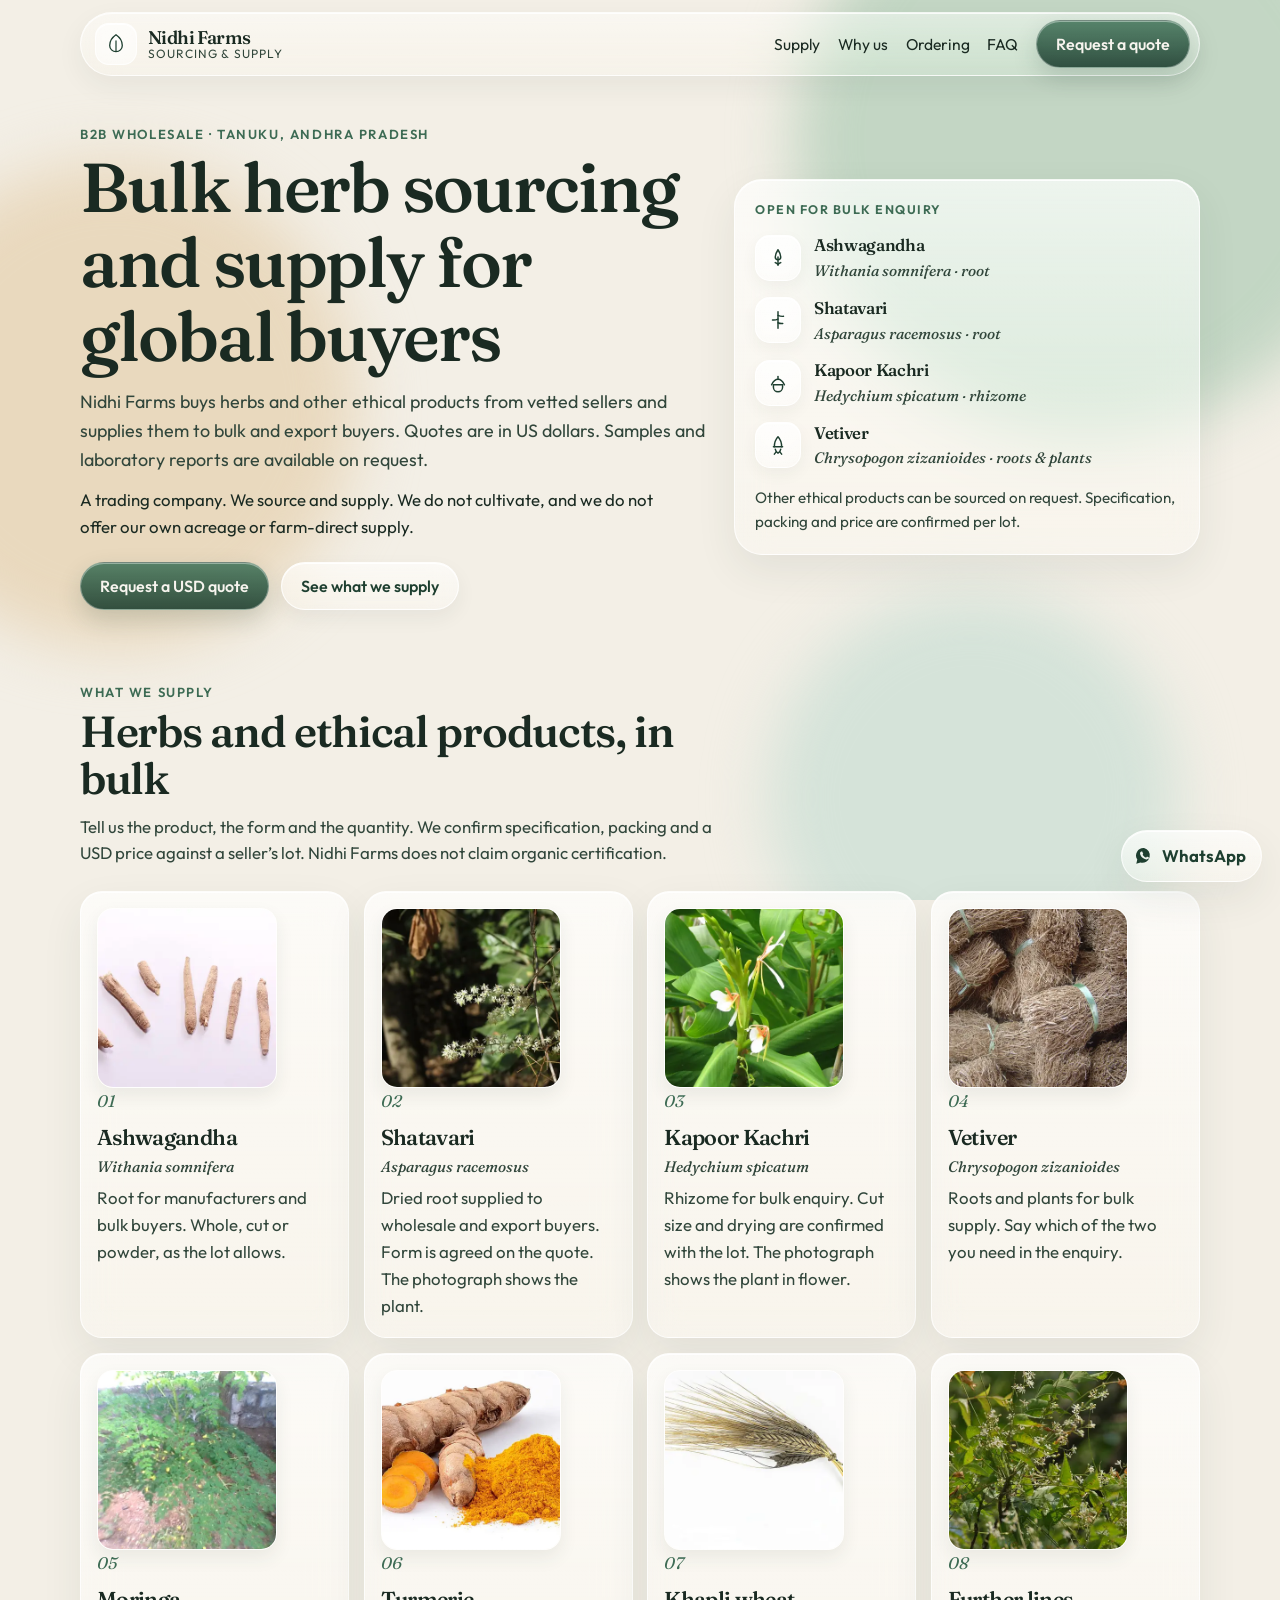
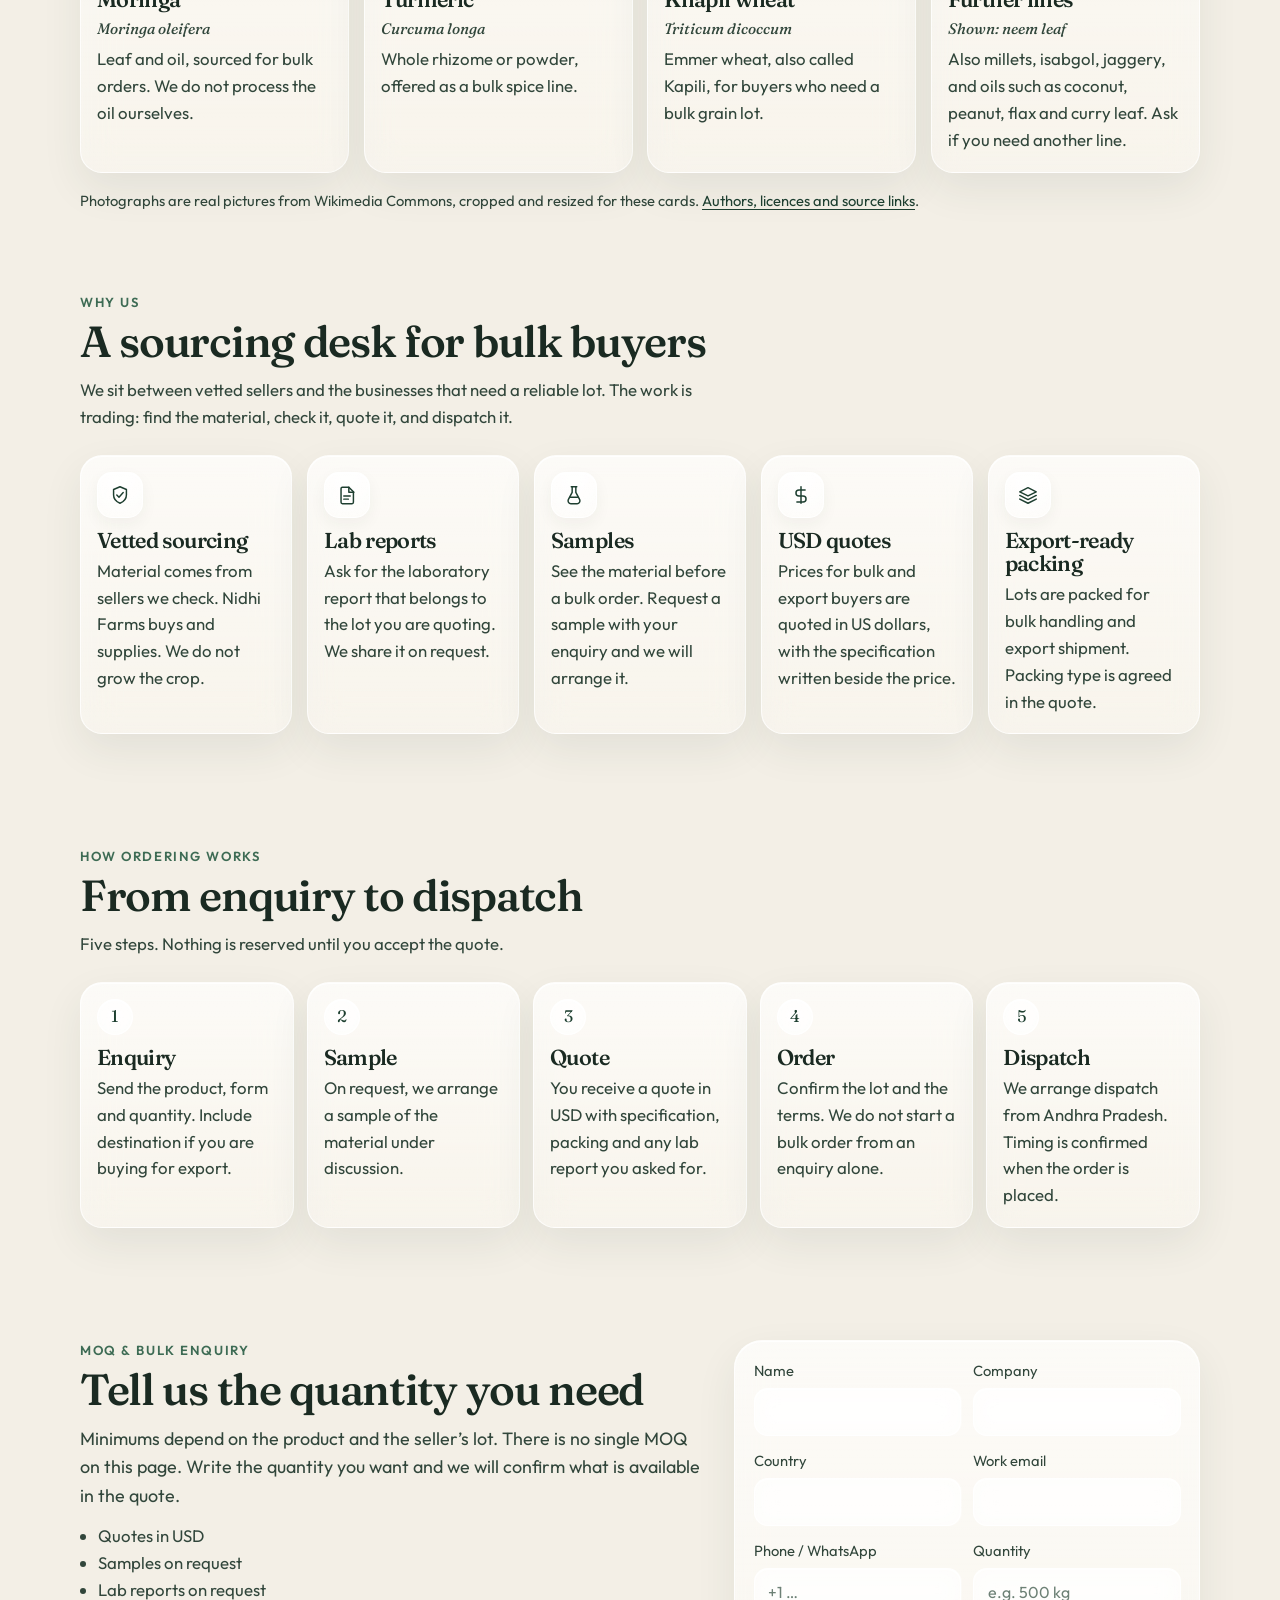
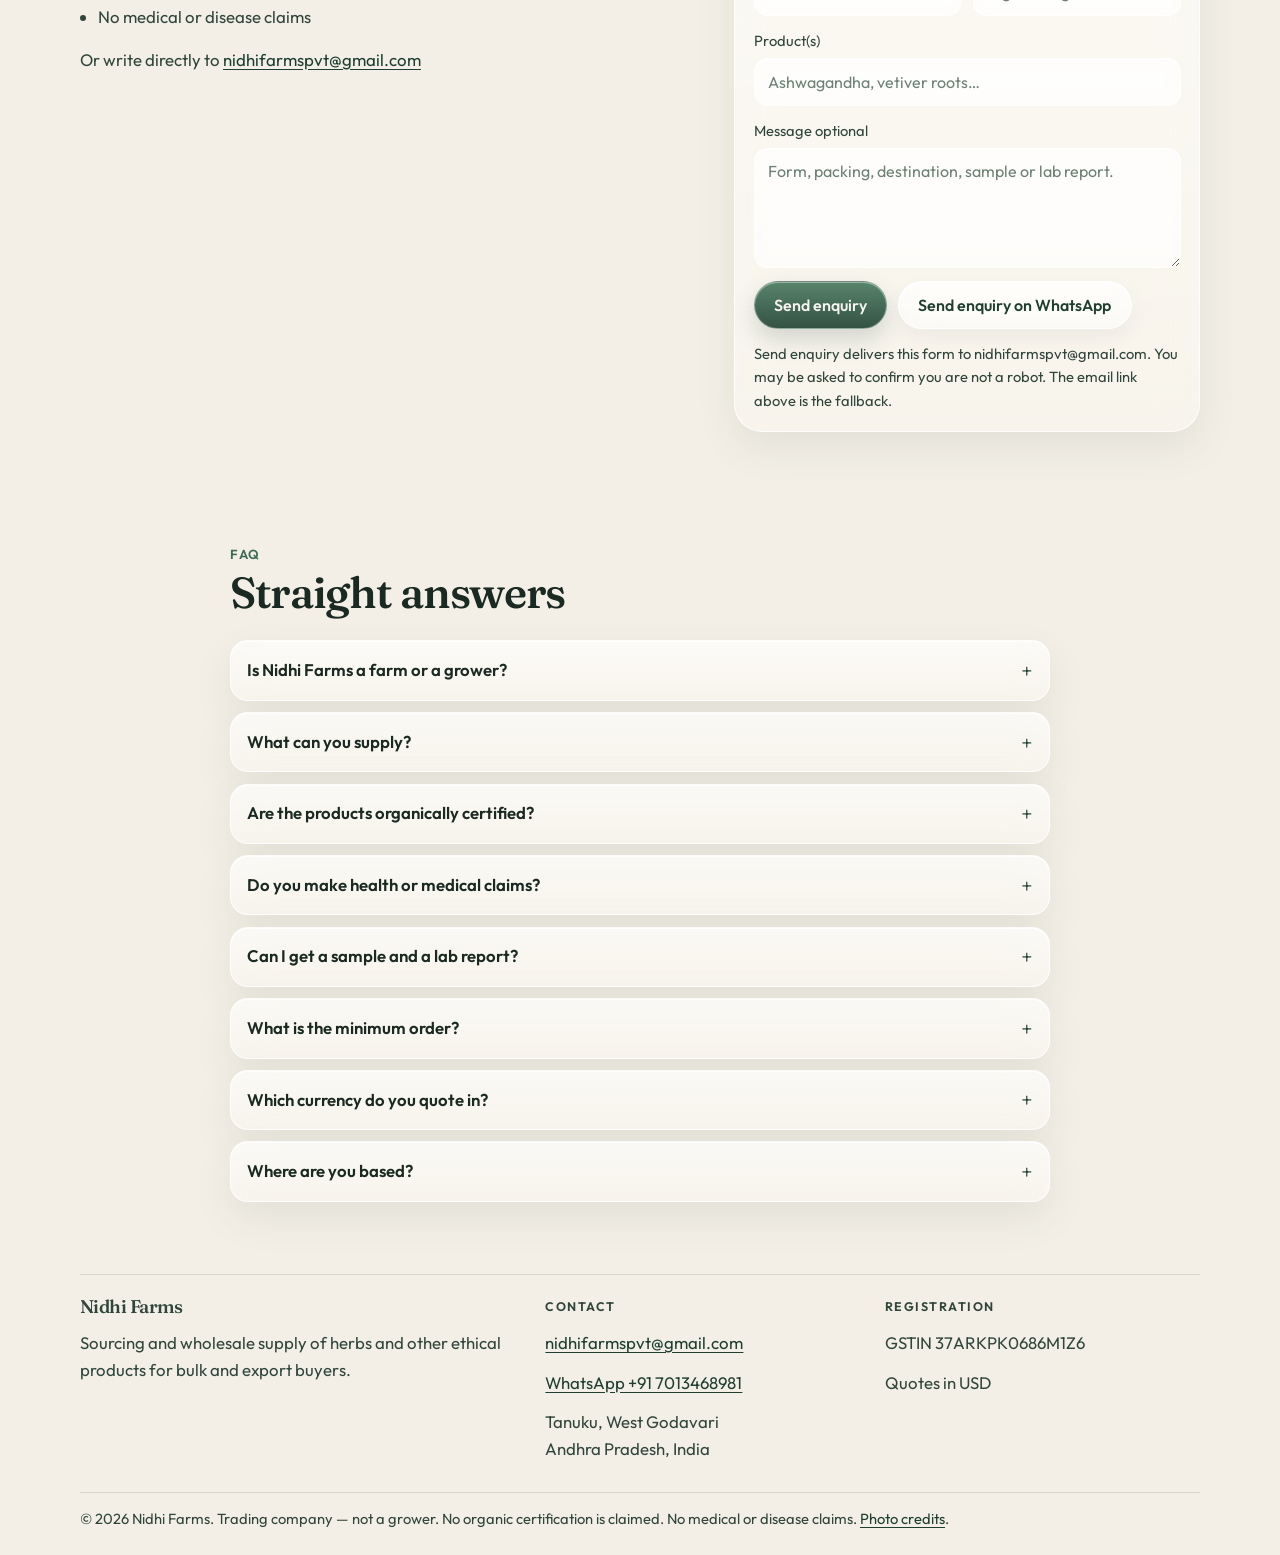
==== commit 1aed74e6: "Add product photos, FormSubmit enquiries, and WhatsApp. Each supply card uses a downloaded Wikimedia" ====
--- a/index.html
+++ b/index.html
@@ -138,78 +138,63 @@
         </div>
         <div class="card-grid">
           <article class="glass product-card">
-            <div class="product-top">
-              <span class="icon" aria-hidden="true"><svg viewBox="0 0 24 24"><path d="M12 3c2 3 3 5 3 8a3 3 0 0 1-6 0c0-3 1-5 3-8z"/><path d="M12 11v9"/><path d="M9 17c1 .6 2 1 3 2 1-1 2-1.4 3-2"/></svg></span>
-              <span class="cat-no">01</span>
-            </div>
+            <img class="product-photo" src="images/ashwagandha.webp" width="180" height="180" alt="Dried ashwagandha root, Withania somnifera" loading="lazy" decoding="async">
+            <div class="product-top"><span class="cat-no">01</span></div>
             <h3>Ashwagandha</h3>
             <p class="latin">Withania somnifera</p>
             <p>Root for manufacturers and bulk buyers. Whole, cut or powder, as the lot allows.</p>
           </article>
           <article class="glass product-card">
-            <div class="product-top">
-              <span class="icon" aria-hidden="true"><svg viewBox="0 0 24 24"><path d="M12 3v18"/><path d="M12 7c2.2 1 4 1.2 6 1"/><path d="M12 11c-2.2 1-4 1.2-6 1"/><path d="M12 15c2 1 3.6 1.1 5.2.8"/></svg></span>
-              <span class="cat-no">02</span>
-            </div>
+            <img class="product-photo" src="images/shatavari.webp" width="180" height="180" alt="Shatavari plant, Asparagus racemosus. The bulk line is the root." loading="lazy" decoding="async">
+            <div class="product-top"><span class="cat-no">02</span></div>
             <h3>Shatavari</h3>
             <p class="latin">Asparagus racemosus</p>
-            <p>Dried root supplied to wholesale and export buyers. Form is agreed on the quote.</p>
-          </article>
-          <article class="glass product-card">
-            <div class="product-top">
-              <span class="icon" aria-hidden="true"><svg viewBox="0 0 24 24"><path d="M5 14c2-4 5-6 7-6s5 2 7 6"/><path d="M7 14h10v2.5a5 5 0 0 1-10 0z"/><path d="M12 8V5"/></svg></span>
-              <span class="cat-no">03</span>
-            </div>
+            <p>Dried root supplied to wholesale and export buyers. Form is agreed on the quote. The photograph shows the plant.</p>
+          </article>
+          <article class="glass product-card">
+            <img class="product-photo" src="images/kapoor-kachri.webp" width="180" height="180" alt="Hedychium spicatum in flower. The bulk line is the rhizome." loading="lazy" decoding="async">
+            <div class="product-top"><span class="cat-no">03</span></div>
             <h3>Kapoor Kachri</h3>
             <p class="latin">Hedychium spicatum</p>
-            <p>Rhizome for bulk enquiry. Cut size and drying are confirmed with the lot.</p>
-          </article>
-          <article class="glass product-card">
-            <div class="product-top">
-              <span class="icon" aria-hidden="true"><svg viewBox="0 0 24 24"><path d="M8 14c0-4 1.2-8 4-11 2.8 3 4 7 4 11"/><path d="M7 14h10"/><path d="M9 16.5c.4 2 1.5 3.5 3 4.5 1.5-1 2.6-2.5 3-4.5"/><path d="M10 19.5 8 22M14 19.5l2 2.5"/></svg></span>
-              <span class="cat-no">04</span>
-            </div>
+            <p>Rhizome for bulk enquiry. Cut size and drying are confirmed with the lot. The photograph shows the plant in flower.</p>
+          </article>
+          <article class="glass product-card">
+            <img class="product-photo" src="images/vetiver.webp" width="180" height="180" alt="Bundles of vetiver roots, Chrysopogon zizanioides" loading="lazy" decoding="async">
+            <div class="product-top"><span class="cat-no">04</span></div>
             <h3>Vetiver</h3>
             <p class="latin">Chrysopogon zizanioides</p>
             <p>Roots and plants for bulk supply. Say which of the two you need in the enquiry.</p>
           </article>
           <article class="glass product-card">
-            <div class="product-top">
-              <span class="icon" aria-hidden="true"><svg viewBox="0 0 24 24"><path d="M12 20V6"/><path d="M12 9c-3-1-5-1-7 1 2 1 4 2 7 1z"/><path d="M12 12c3-1 5-1 7 1-2 1-4 2-7 1z"/><path d="M12 15c-3-1-5-1-7 1 2 1 4 2 7 1z"/></svg></span>
-              <span class="cat-no">05</span>
-            </div>
+            <img class="product-photo" src="images/moringa.webp" width="180" height="180" alt="Moringa oleifera leaves" loading="lazy" decoding="async">
+            <div class="product-top"><span class="cat-no">05</span></div>
             <h3>Moringa</h3>
             <p class="latin">Moringa oleifera</p>
             <p>Leaf and oil, sourced for bulk orders. We do not process the oil ourselves.</p>
           </article>
           <article class="glass product-card">
-            <div class="product-top">
-              <span class="icon" aria-hidden="true"><svg viewBox="0 0 24 24"><path d="M4 13c2.5-3 5-4.5 8-4.5S17.5 10 20 13"/><path d="M6 13.5h12v2a6 6 0 0 1-12 0z"/><circle cx="12" cy="16" r="1.2"/></svg></span>
-              <span class="cat-no">06</span>
-            </div>
+            <img class="product-photo" src="images/turmeric.webp" width="180" height="180" alt="Turmeric rhizome and powder, Curcuma longa" loading="lazy" decoding="async">
+            <div class="product-top"><span class="cat-no">06</span></div>
             <h3>Turmeric</h3>
             <p class="latin">Curcuma longa</p>
             <p>Whole rhizome or powder, offered as a bulk spice line.</p>
           </article>
           <article class="glass product-card">
-            <div class="product-top">
-              <span class="icon" aria-hidden="true"><svg viewBox="0 0 24 24"><path d="M12 21V8"/><path d="M12 10c1.6-2 2.2-4 2-6-2 .2-3.2 1.6-4 3.2"/><path d="M12 13c-1.8-1.6-2.6-3.4-2.4-5.4 2 .4 3.2 1.8 4 3.2"/><path d="M12 16c1.4-1.4 2-3 1.8-4.8-1.6.4-2.6 1.6-3.2 2.8"/></svg></span>
-              <span class="cat-no">07</span>
-            </div>
+            <img class="product-photo" src="images/khapli-wheat.webp" width="180" height="180" alt="Khapli emmer wheat grains, Triticum dicoccum" loading="lazy" decoding="async">
+            <div class="product-top"><span class="cat-no">07</span></div>
             <h3>Khapli wheat</h3>
             <p class="latin">Triticum dicoccum</p>
             <p>Emmer wheat, also called Kapili, for buyers who need a bulk grain lot.</p>
           </article>
           <article class="glass product-card">
-            <div class="product-top">
-              <span class="icon" aria-hidden="true"><svg viewBox="0 0 24 24"><rect x="4" y="4" width="6.5" height="6.5" rx="1.5"/><rect x="13.5" y="4" width="6.5" height="6.5" rx="1.5"/><rect x="4" y="13.5" width="6.5" height="6.5" rx="1.5"/><rect x="13.5" y="13.5" width="6.5" height="6.5" rx="1.5"/></svg></span>
-              <span class="cat-no">08</span>
-            </div>
+            <img class="product-photo" src="images/neem.webp" width="180" height="180" alt="Neem leaves and flowers, Azadirachta indica, one of the further lines" loading="lazy" decoding="async">
+            <div class="product-top"><span class="cat-no">08</span></div>
             <h3>Further lines</h3>
-            <p class="latin">Other ethical products</p>
-            <p>Millets, neem leaf, isabgol, jaggery, and oils such as coconut, peanut, flax and curry leaf. Ask if you need another line.</p>
-          </article>
-        </div>
+            <p class="latin">Shown: neem leaf</p>
+            <p>Also millets, isabgol, jaggery, and oils such as coconut, peanut, flax and curry leaf. Ask if you need another line.</p>
+          </article>
+        </div>
+        <p class="photo-credit-note">Photographs are real pictures from Wikimedia Commons, cropped and resized for these cards. <a href="credits.html">Authors, licences and source links</a>.</p>
       </div>
     </section>
 
@@ -299,9 +284,14 @@
             <li>Lab reports on request</li>
             <li>No medical or disease claims</li>
           </ul>
-          <p class="direct-mail">Or write directly to <a href="mailto:nidhifarmspvt@gmail.com">nidhifarmspvt@gmail.com</a></p>
-        </div>
-        <form class="glass enquiry-form" id="enquiry-form" action="mailto:nidhifarmspvt@gmail.com" method="post" enctype="text/plain">
+          <p class="direct-mail">Or write directly to <a id="mailto-fallback" href="mailto:nidhifarmspvt@gmail.com">nidhifarmspvt@gmail.com</a></p>
+        </div>
+        <form class="glass enquiry-form" id="enquiry-form" action="https://formsubmit.co/nidhifarmspvt@gmail.com" method="POST">
+          <input type="hidden" name="_captcha" value="true">
+          <input type="hidden" name="_subject" value="New B2B enquiry - Nidhi Farms website">
+          <input type="hidden" name="_template" value="table">
+          <input type="hidden" name="_next" value="https://nidhi-bhai.github.io/nidhi-farms-3d-integrated/thanks.html">
+          <input class="hp" type="text" name="_honey" tabindex="-1" autocomplete="off" aria-hidden="true">
           <div class="field-row">
             <label class="field">
               <span>Name</span>
@@ -314,34 +304,18 @@
           </div>
           <div class="field-row">
             <label class="field">
+              <span>Country</span>
+              <input name="country" type="text" autocomplete="country-name" required maxlength="80">
+            </label>
+            <label class="field">
               <span>Work email</span>
               <input name="email" type="email" autocomplete="email" required maxlength="160">
             </label>
-            <label class="field">
-              <span>Country</span>
-              <input name="country" type="text" autocomplete="country-name" required maxlength="80">
-            </label>
           </div>
           <div class="field-row">
             <label class="field">
-              <span>Product</span>
-              <select name="product" required>
-                <option value="">Select a line</option>
-                <option>Ashwagandha</option>
-                <option>Shatavari</option>
-                <option>Kapoor Kachri</option>
-                <option>Vetiver roots</option>
-                <option>Vetiver plants</option>
-                <option>Moringa</option>
-                <option>Turmeric</option>
-                <option>Khapli (Kapili) wheat</option>
-                <option>Millets</option>
-                <option>Neem leaf</option>
-                <option>Isabgol</option>
-                <option>Jaggery</option>
-                <option>Coconut, peanut, flax or curry-leaf oil</option>
-                <option>Other ethical product</option>
-              </select>
+              <span>Phone / WhatsApp</span>
+              <input name="phone" type="tel" autocomplete="tel" required maxlength="40" placeholder="+1 …">
             </label>
             <label class="field">
               <span>Quantity</span>
@@ -349,25 +323,33 @@
             </label>
           </div>
           <label class="field">
-            <span>Form or specification <span class="optional">optional</span></span>
-            <input name="spec" type="text" maxlength="160" placeholder="Whole root, cut, powder, plants…">
+            <span>Product(s)</span>
+            <input name="products" type="text" required maxlength="200" list="product-lines" placeholder="Ashwagandha, vetiver roots…">
+            <datalist id="product-lines">
+              <option value="Ashwagandha"></option>
+              <option value="Shatavari"></option>
+              <option value="Kapoor Kachri"></option>
+              <option value="Vetiver roots"></option>
+              <option value="Vetiver plants"></option>
+              <option value="Moringa"></option>
+              <option value="Turmeric"></option>
+              <option value="Khapli (Kapili) wheat"></option>
+              <option value="Millets"></option>
+              <option value="Neem leaf"></option>
+              <option value="Isabgol"></option>
+              <option value="Jaggery"></option>
+              <option value="Coconut, peanut, flax or curry-leaf oil"></option>
+            </datalist>
           </label>
-          <div class="checks">
-            <label class="check">
-              <input name="sample" type="checkbox" value="yes">
-              <span>Send a sample</span>
-            </label>
-            <label class="check">
-              <input name="report" type="checkbox" value="yes">
-              <span>Include the lab report for this lot</span>
-            </label>
+          <label class="field">
+            <span>Message <span class="optional">optional</span></span>
+            <textarea name="message" rows="4" maxlength="2000" placeholder="Form, packing, destination, sample or lab report."></textarea>
+          </label>
+          <div class="form-actions">
+            <button class="btn btn-primary" type="submit">Send enquiry</button>
+            <button class="btn btn-glass" type="button" id="whatsapp-enquiry">Send enquiry on WhatsApp</button>
           </div>
-          <label class="field">
-            <span>Notes <span class="optional">optional</span></span>
-            <textarea name="message" rows="4" maxlength="2000" placeholder="Destination, packing, or anything else the quote should cover."></textarea>
-          </label>
-          <button class="btn btn-primary" type="submit">Email this enquiry</button>
-          <p class="form-hint" id="form-status" role="status">Submitting opens your email app with the enquiry filled in, addressed to nidhifarmspvt@gmail.com. No account is required.</p>
+          <p class="form-hint" id="form-status">Send enquiry delivers this form to nidhifarmspvt@gmail.com. You may be asked to confirm you are not a robot. The email link above is the fallback.</p>
         </form>
       </div>
     </section>
@@ -397,7 +379,7 @@
           </details>
           <details class="glass">
             <summary>Can I get a sample and a lab report?</summary>
-            <p>Yes. Both are available on request for the lot being quoted. Mark them on the enquiry form.</p>
+            <p>Yes. Both are available on request for the lot being quoted. Ask for them in the message on the enquiry form.</p>
           </details>
           <details class="glass">
             <summary>What is the minimum order?</summary>
@@ -425,6 +407,7 @@
       <div>
         <p class="footer-label">Contact</p>
         <p><a href="mailto:nidhifarmspvt@gmail.com">nidhifarmspvt@gmail.com</a></p>
+        <p><a href="https://wa.me/917013468981?text=Hi%20Nidhi%20Farms%2C%20I%27d%20like%20a%20bulk%20quote%20for%20">WhatsApp +91 7013468981</a></p>
         <p>Tanuku, West Godavari<br>Andhra Pradesh, India</p>
       </div>
       <div>
@@ -434,9 +417,13 @@
       </div>
     </div>
     <div class="wrap footer-base">
-      <p>© 2026 Nidhi Farms. Trading company — not a grower. No organic certification is claimed. No medical or disease claims.</p>
+      <p>© 2026 Nidhi Farms. Trading company — not a grower. No organic certification is claimed. No medical or disease claims. <a href="credits.html">Photo credits</a>.</p>
     </div>
   </footer>
+  <a class="whatsapp-float glass" href="https://wa.me/917013468981?text=Hi%20Nidhi%20Farms%2C%20I%27d%20like%20a%20bulk%20quote%20for%20" target="_blank" rel="noopener noreferrer">
+    <svg viewBox="0 0 24 24" width="22" height="22" aria-hidden="true"><path fill="currentColor" d="M12 3.2A8.2 8.2 0 0 0 4.7 15.9L3.6 20.4l4.6-1.2A8.2 8.2 0 1 0 12 3.2zm4.6 11.5c-.2.5-1 .9-1.6 1-.4.1-.9.1-1.5-.1-.3-.1-.7-.3-1.2-.5-2.1-1.1-3.5-3-3.6-3.2-.1-.2-1-1.3-1-2.5s.6-1.8.9-2 .5-.3.7-.3h.5c.2 0 .4 0 .5.4.2.6.7 1.7.8 1.8.1.2 0 .3-.1.5l-.3.4c-.1.1-.2.3-.1.5.2.3.7 1.1 1.5 1.8.9.8 1.6 1 1.9 1.1.2.1.4 0 .5-.1l.6-.7c.2-.2.3-.2.5-.1l1.4.7c.2.1.4.2.4.3.1.3 0 .8-.2 1.2z"/></svg>
+    <span>WhatsApp</span>
+  </a>
   <script src="script.js"></script>
 </body>
 </html>
--- a/styles.css
+++ b/styles.css
@@ -523,6 +523,22 @@
 .step {
   border-radius: var(--radius);
   padding: 1rem 1rem 1.1rem;
+}
+
+.product-photo {
+  width: 180px;
+  height: 180px;
+  max-width: 100%;
+  object-fit: cover;
+  border-radius: 16px;
+  border: 1px solid rgba(255, 255, 255, 0.8);
+  box-shadow: inset 0 1px 0 rgba(255, 255, 255, 0.65), 0 8px 18px rgba(40, 58, 46, 0.08);
+}
+
+.photo-credit-note {
+  margin: 1rem 0 0;
+  color: var(--ink-soft);
+  font-size: 0.92rem;
 }
 
 .product-card p:last-child,
@@ -661,6 +677,80 @@
   margin: 0;
   color: var(--ink-soft);
   font-size: 0.92rem;
+}
+
+.form-actions {
+  display: flex;
+  flex-wrap: wrap;
+  gap: 0.7rem;
+}
+
+.hp {
+  position: absolute;
+  left: -10000px;
+  width: 1px;
+  height: 1px;
+  overflow: hidden;
+}
+
+.whatsapp-float {
+  position: fixed;
+  right: 1.1rem;
+  bottom: 1.1rem;
+  z-index: 30;
+  display: inline-flex;
+  align-items: center;
+  gap: 0.45rem;
+  min-height: 52px;
+  padding: 0.55rem 0.95rem 0.55rem 0.7rem;
+  border-radius: 999px;
+  color: var(--sage);
+  text-decoration: none;
+  font-weight: 650;
+}
+
+.whatsapp-float svg {
+  flex: 0 0 auto;
+}
+
+.site-footer {
+  padding-bottom: 5.5rem;
+}
+
+.table-scroll {
+  overflow-x: auto;
+  margin: 0.6rem 0 1rem;
+}
+
+.credits-table {
+  width: 100%;
+  min-width: 640px;
+  border-collapse: collapse;
+  font-size: 0.95rem;
+}
+
+.credits-table th,
+.credits-table td {
+  text-align: left;
+  vertical-align: top;
+  padding: 0.75rem 0.6rem;
+  border-bottom: 1px solid var(--line);
+}
+
+.credits-table th {
+  font-size: 0.78rem;
+  letter-spacing: 0.08em;
+  text-transform: uppercase;
+  color: var(--sage-mid);
+}
+
+.page-card {
+  border-radius: 28px;
+  padding: 1.3rem 1.2rem 1.4rem;
+}
+
+.page-card h1 {
+  font-size: clamp(2rem, 4vw, 3rem);
 }
 
 .faq-wrap {
@@ -790,8 +880,19 @@
     box-shadow: var(--shadow);
   }
 
-  .site-nav.is-open {
+  .site-nav.is-open,
+  .site-nav.site-nav-static {
     display: flex;
+  }
+
+  .site-nav.site-nav-static {
+    position: static;
+    padding: 0;
+    background: none;
+    border: 0;
+    box-shadow: none;
+    backdrop-filter: none;
+    flex-direction: row;
   }
 
   .site-nav a:not(.btn) {
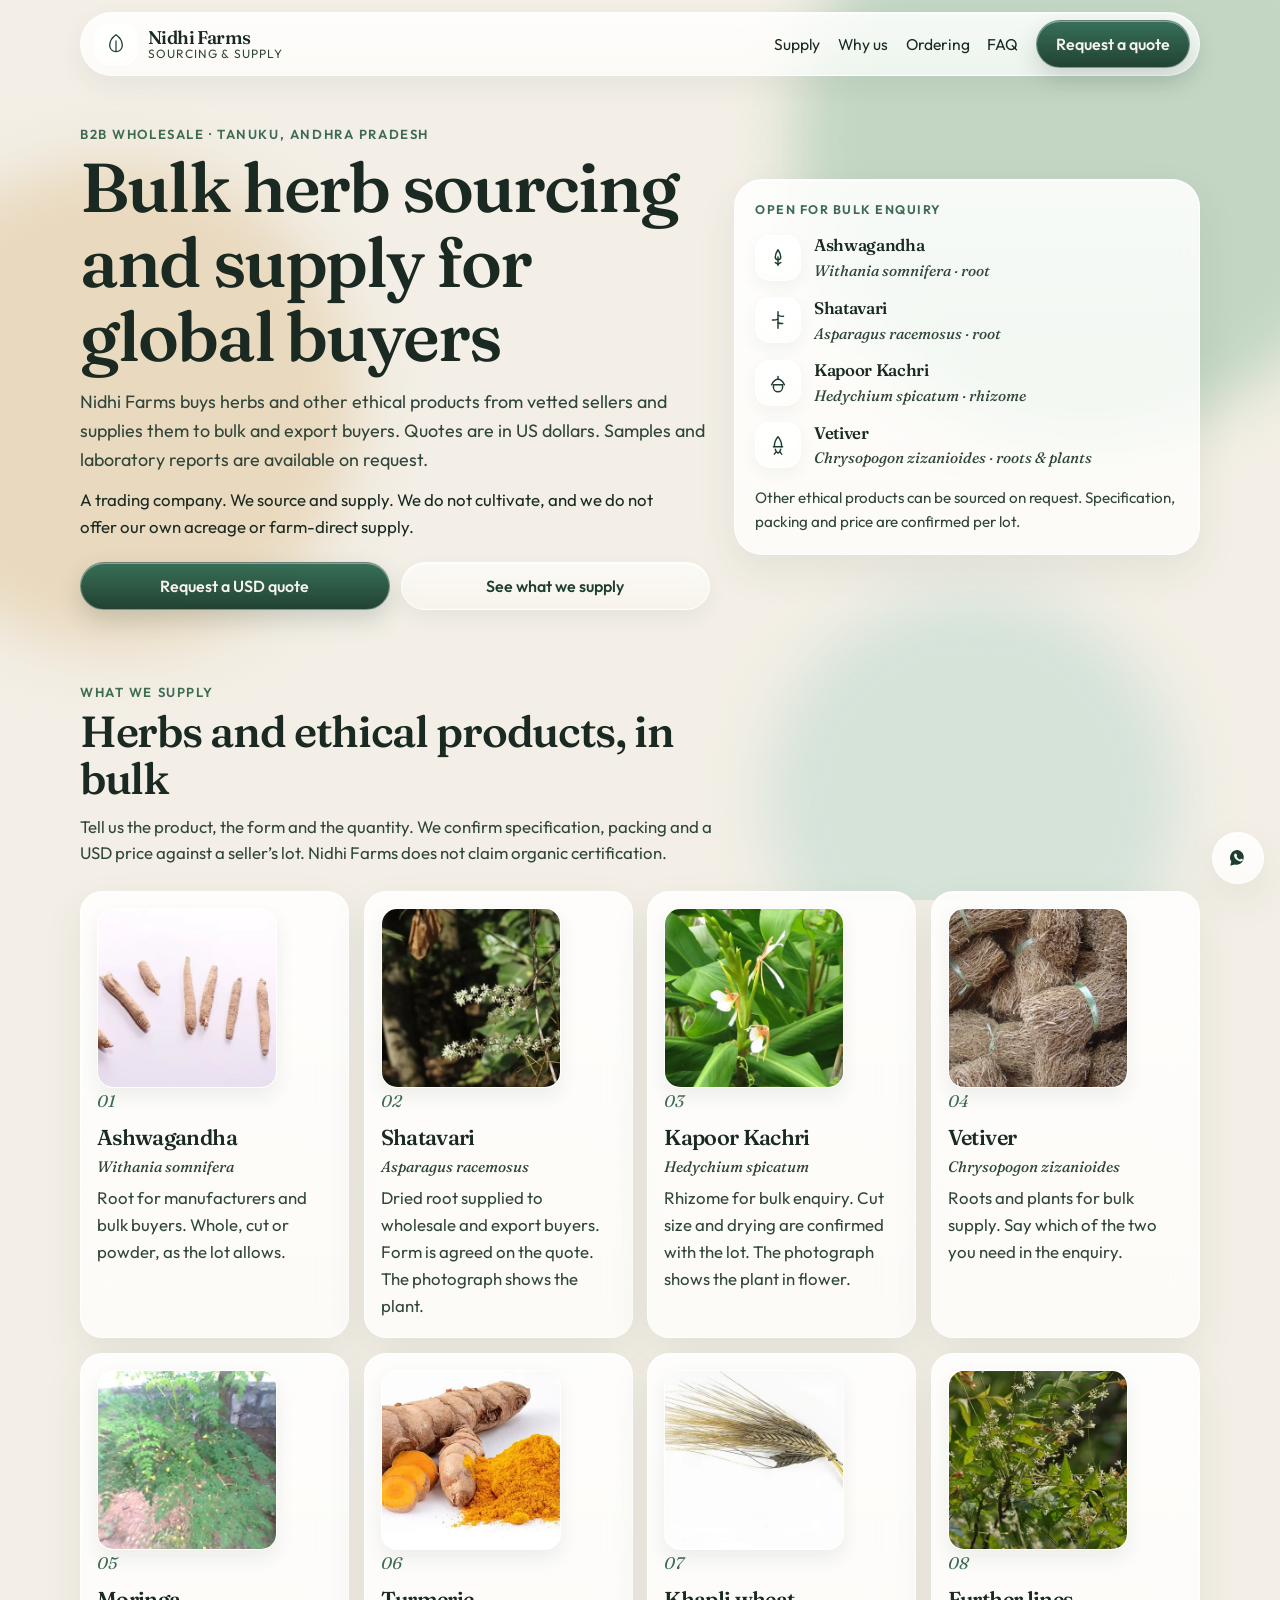
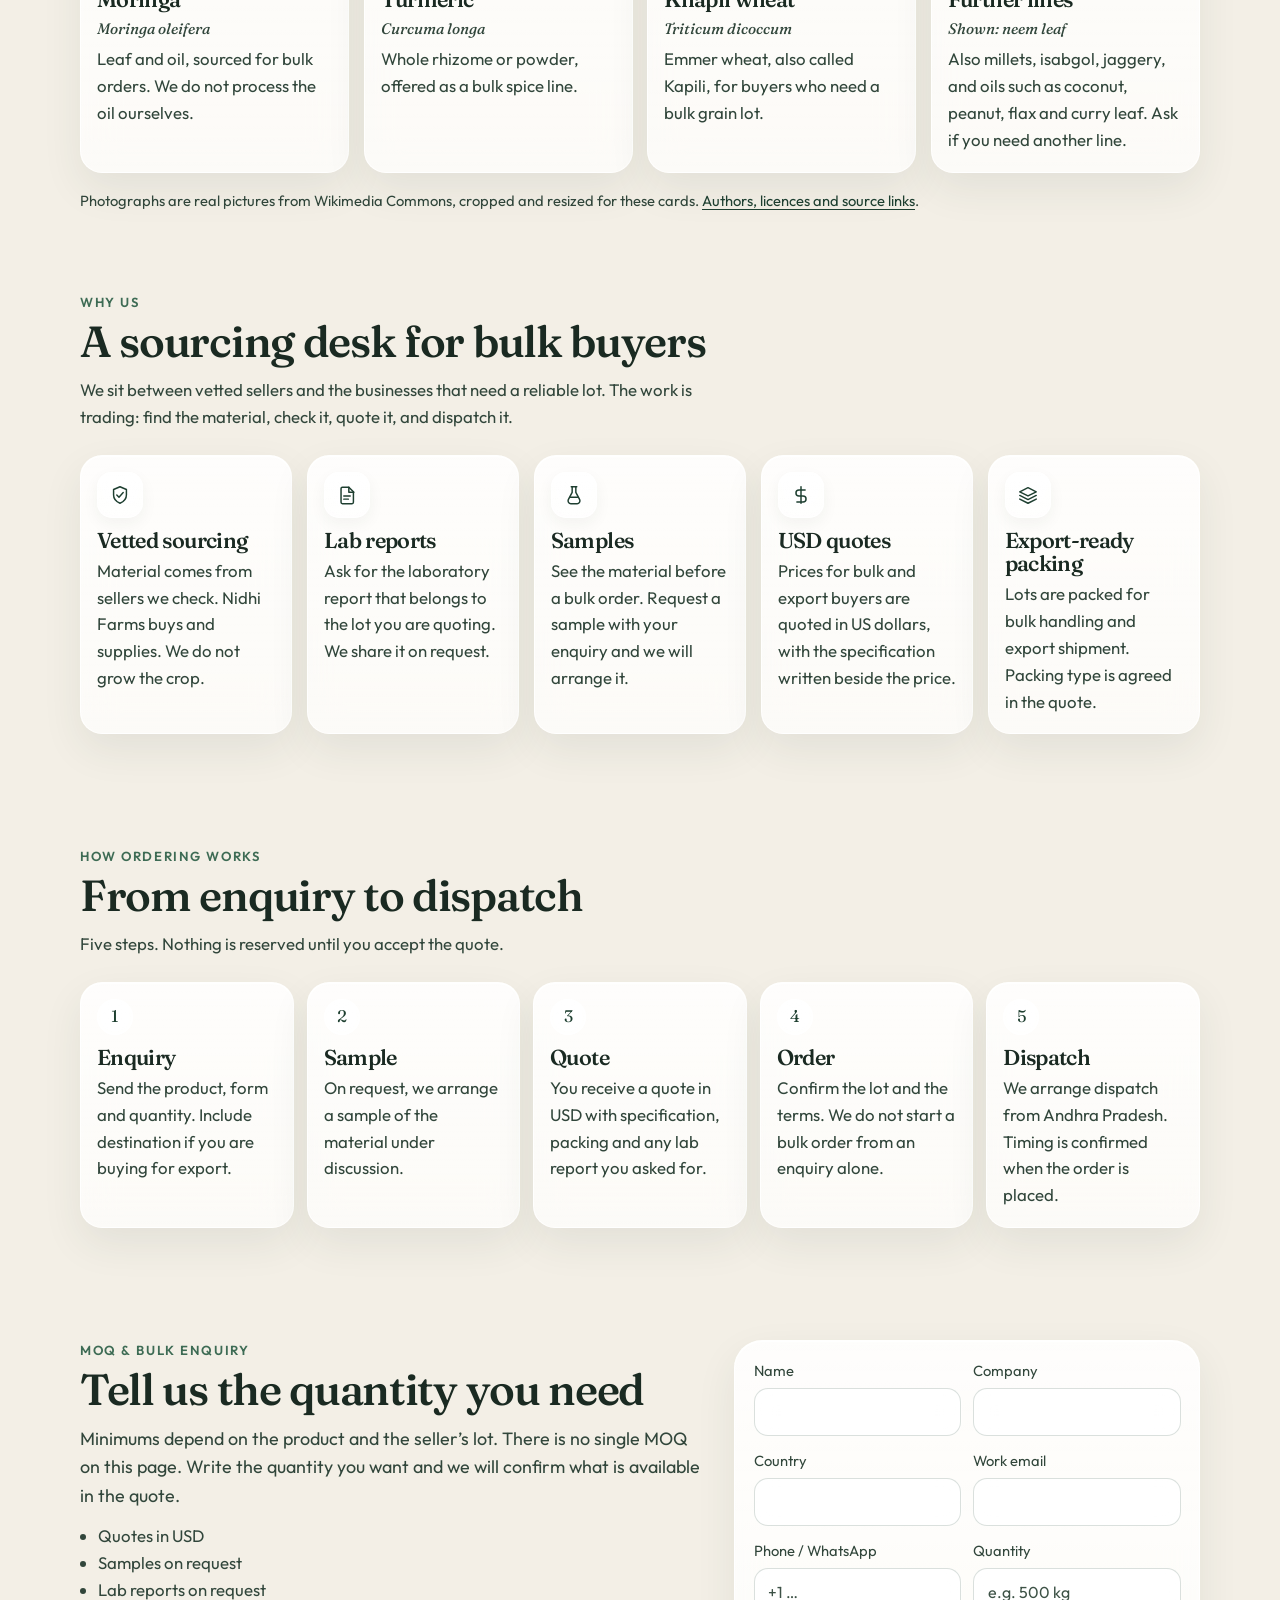
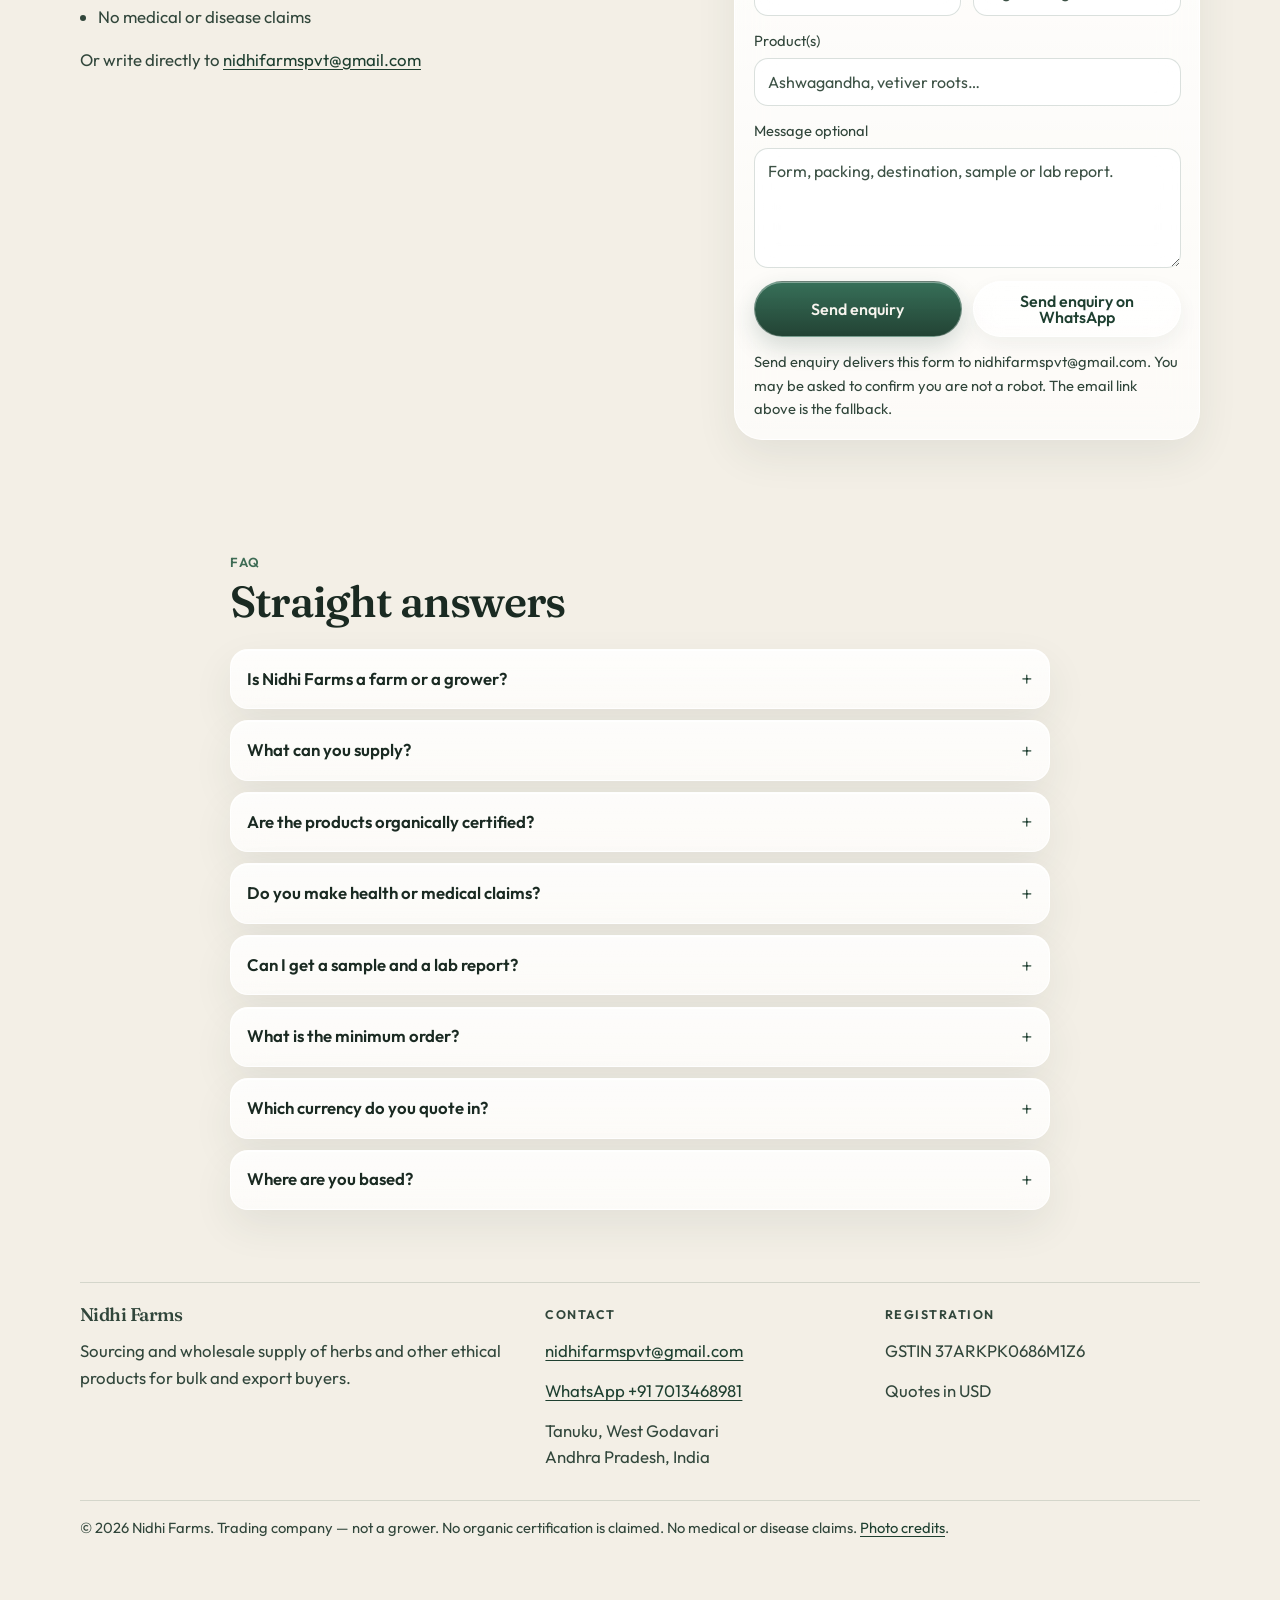
==== commit fb8fb816: "Fix visual glitches found in the site-wide QA pass. Keep the sticky header from covering anchors, st" ====
--- a/index.html
+++ b/index.html
@@ -2,7 +2,7 @@
 <html lang="en">
 <head>
   <meta charset="utf-8">
-  <meta name="viewport" content="width=device-width, initial-scale=1">
+  <meta name="viewport" content="width=device-width, initial-scale=1, viewport-fit=cover">
   <title>Nidhi Farms | Bulk herb sourcing and wholesale supply</title>
   <meta name="description" content="Nidhi Farms sources herbs and other ethical products from vetted sellers and supplies bulk and export buyers. USD quotes, samples and lab reports on request. Based in Andhra Pradesh, India.">
   <meta name="robots" content="index, follow">
--- a/styles.css
+++ b/styles.css
@@ -45,6 +45,8 @@
 
 html {
   scroll-behavior: smooth;
+  scroll-padding-top: 6.5rem;
+  scroll-padding-bottom: calc(5.5rem + env(safe-area-inset-bottom, 0px));
 }
 
 body {
@@ -186,11 +188,11 @@
 
 .glass {
   background:
-    linear-gradient(180deg, rgba(255, 255, 255, 0.72), rgba(255, 255, 255, 0.34));
+    linear-gradient(180deg, rgba(255, 255, 255, 0.88), rgba(255, 255, 255, 0.74));
   backdrop-filter: blur(18px) saturate(1.45);
   -webkit-backdrop-filter: blur(18px) saturate(1.45);
-  border: 1px solid rgba(255, 255, 255, 0.72);
-  box-shadow: var(--shadow), inset 0 1px 0 rgba(255, 255, 255, 0.85);
+  border: 1px solid rgba(255, 255, 255, 0.82);
+  box-shadow: var(--shadow), inset 0 1px 0 rgba(255, 255, 255, 0.9);
 }
 
 .site-header {
@@ -202,8 +204,8 @@
 
 .site-header.is-stuck .header-inner {
   background:
-    linear-gradient(180deg, rgba(255, 255, 255, 0.78), rgba(255, 255, 255, 0.48));
-  box-shadow: 0 10px 30px rgba(40, 58, 46, 0.08), inset 0 1px 0 rgba(255, 255, 255, 0.85);
+    linear-gradient(180deg, rgba(255, 255, 255, 0.92), rgba(255, 255, 255, 0.8));
+  box-shadow: 0 10px 30px rgba(40, 58, 46, 0.08), inset 0 1px 0 rgba(255, 255, 255, 0.9);
 }
 
 .header-inner {
@@ -217,7 +219,7 @@
   padding: 0.45rem 0.55rem 0.45rem 0.85rem;
   border-radius: 999px;
   background:
-    linear-gradient(180deg, rgba(255, 255, 255, 0.5), rgba(255, 255, 255, 0.22));
+    linear-gradient(180deg, rgba(255, 255, 255, 0.86), rgba(255, 255, 255, 0.72));
   backdrop-filter: blur(18px) saturate(1.4);
   -webkit-backdrop-filter: blur(18px) saturate(1.4);
   border: 1px solid rgba(255, 255, 255, 0.7);
@@ -333,13 +335,13 @@
 }
 
 .btn:hover {
-  transform: translateY(-1px);
+  box-shadow: 0 10px 24px rgba(40, 58, 46, 0.12);
 }
 
 .btn-primary {
   color: #f7f4ee;
   background:
-    linear-gradient(180deg, rgba(74, 122, 96, 0.92), rgba(30, 63, 48, 0.9));
+    linear-gradient(180deg, rgba(47, 106, 82, 0.96), rgba(30, 63, 48, 0.98));
   border-color: rgba(255, 255, 255, 0.32);
   box-shadow:
     0 10px 24px rgba(30, 63, 48, 0.18),
@@ -399,6 +401,10 @@
   flex-wrap: wrap;
   gap: 0.7rem;
   margin-top: 1.3rem;
+}
+
+.hero-actions .btn {
+  flex: 1 1 12rem;
 }
 
 .hero-card {
@@ -521,14 +527,15 @@
 .product-card,
 .why-card,
 .step {
+  height: 100%;
   border-radius: var(--radius);
   padding: 1rem 1rem 1.1rem;
 }
 
 .product-photo {
-  width: 180px;
-  height: 180px;
-  max-width: 100%;
+  width: min(180px, 100%);
+  aspect-ratio: 1 / 1;
+  height: auto;
   object-fit: cover;
   border-radius: 16px;
   border: 1px solid rgba(255, 255, 255, 0.8);
@@ -599,6 +606,7 @@
 }
 
 .enquiry-form {
+  position: relative;
   border-radius: 28px;
   padding: 1.15rem;
   display: grid;
@@ -636,8 +644,8 @@
   color: var(--ink);
   font: 1rem/1.4 "Outfit", sans-serif;
   border-radius: 14px;
-  border: 1px solid rgba(255, 255, 255, 0.85);
-  background: rgba(255, 255, 255, 0.5);
+  border: 1px solid rgba(30, 63, 48, 0.16);
+  background: rgba(255, 255, 255, 0.86);
   box-shadow: inset 0 1px 0 rgba(255, 255, 255, 0.8);
   backdrop-filter: blur(10px);
   -webkit-backdrop-filter: blur(10px);
@@ -650,7 +658,8 @@
 
 input::placeholder,
 textarea::placeholder {
-  color: #6d8176;
+  color: #3d5246;
+  opacity: 1;
 }
 
 .checks {
@@ -685,37 +694,63 @@
   gap: 0.7rem;
 }
 
+.form-actions .btn {
+  flex: 1 1 11rem;
+}
+
 .hp {
   position: absolute;
-  left: -10000px;
   width: 1px;
   height: 1px;
+  margin: -1px;
+  padding: 0;
+  border: 0;
   overflow: hidden;
+  clip: rect(0 0 0 0);
+  clip-path: inset(50%);
+  white-space: nowrap;
 }
 
 .whatsapp-float {
   position: fixed;
-  right: 1.1rem;
-  bottom: 1.1rem;
+  right: max(1rem, env(safe-area-inset-right, 0px));
+  bottom: max(1rem, env(safe-area-inset-bottom, 0px));
   z-index: 30;
   display: inline-flex;
   align-items: center;
+  justify-content: center;
   gap: 0.45rem;
-  min-height: 52px;
-  padding: 0.55rem 0.95rem 0.55rem 0.7rem;
+  width: 52px;
+  height: 52px;
+  padding: 0;
   border-radius: 999px;
   color: var(--sage);
   text-decoration: none;
   font-weight: 650;
 }
 
+.whatsapp-float span {
+  position: absolute;
+  width: 1px;
+  height: 1px;
+  padding: 0;
+  margin: -1px;
+  overflow: hidden;
+  clip: rect(0, 0, 0, 0);
+  white-space: nowrap;
+  border: 0;
+}
+
+.whatsapp-float.is-hidden {
+  visibility: hidden;
+  opacity: 0;
+  pointer-events: none;
+}
+
 .whatsapp-float svg {
   flex: 0 0 auto;
 }
 
-.site-footer {
-  padding-bottom: 5.5rem;
-}
 
 .table-scroll {
   overflow-x: auto;
@@ -735,6 +770,7 @@
   vertical-align: top;
   padding: 0.75rem 0.6rem;
   border-bottom: 1px solid var(--line);
+  overflow-wrap: anywhere;
 }
 
 .credits-table th {
@@ -770,8 +806,10 @@
 summary {
   cursor: pointer;
   min-height: 52px;
-  display: flex;
+  display: grid;
+  grid-template-columns: minmax(0, 1fr) auto;
   align-items: center;
+  column-gap: 0.75rem;
   font-weight: 600;
   list-style: none;
 }
@@ -798,7 +836,7 @@
 }
 
 .site-footer {
-  padding: 1rem 0 1.5rem;
+  padding: 1rem 0 calc(5.75rem + env(safe-area-inset-bottom, 0px));
 }
 
 .footer-grid {
@@ -833,11 +871,48 @@
   .glass,
   .header-inner,
   .btn-glass,
+  .whatsapp-float,
   .icon,
+  .step-no,
+  .brand-mark,
   input,
   select,
   textarea {
-    background: rgba(255, 255, 255, 0.94);
+    background: rgba(255, 255, 255, 0.96);
+  }
+}
+
+@media (max-width: 1279px) {
+  .wrap {
+    width: min(var(--max), calc(100% - 5.75rem - env(safe-area-inset-right, 0px)));
+    margin-left: 1rem;
+    margin-right: calc(4.75rem + env(safe-area-inset-right, 0px));
+  }
+}
+
+@media (min-width: 1440px) {
+  .whatsapp-float {
+    width: auto;
+    height: auto;
+    min-height: 52px;
+    padding: 0.55rem 0.95rem 0.55rem 0.7rem;
+  }
+
+  .whatsapp-float span {
+    position: static;
+    width: auto;
+    height: auto;
+    margin: 0;
+    overflow: visible;
+    clip: auto;
+    white-space: normal;
+  }
+}
+
+@media (max-width: 1200px) {
+  .why-grid,
+  .steps {
+    grid-template-columns: repeat(2, 1fr);
   }
 }
 
@@ -851,9 +926,6 @@
     grid-template-columns: 1fr 1fr;
   }
 
-  .why-grid .why-card:last-child {
-    grid-column: 1 / -1;
-  }
 }
 
 @media (max-width: 840px) {
@@ -873,7 +945,7 @@
     padding: 0.8rem;
     border-radius: 22px;
     background:
-      linear-gradient(180deg, rgba(255, 255, 255, 0.82), rgba(255, 255, 255, 0.55));
+      linear-gradient(180deg, rgba(255, 255, 255, 0.94), rgba(255, 255, 255, 0.88));
     backdrop-filter: blur(18px) saturate(1.4);
     -webkit-backdrop-filter: blur(18px) saturate(1.4);
     border: 1px solid rgba(255, 255, 255, 0.75);
@@ -895,7 +967,7 @@
     flex-direction: row;
   }
 
-  .site-nav a:not(.btn) {
+  .site-nav:not(.site-nav-static) a:not(.btn) {
     padding: 0.7rem 0.4rem;
   }
 
@@ -922,16 +994,51 @@
     grid-template-columns: 1fr;
   }
 
-  .why-grid .why-card:last-child {
-    grid-column: auto;
-  }
-
   h1 {
     font-size: 2.35rem;
   }
 
   .band {
     padding: 2.6rem 0;
+  }
+}
+
+@media (max-width: 800px) {
+  .credits-table {
+    min-width: 0;
+  }
+
+  .credits-table thead {
+    display: none;
+  }
+
+  .credits-table,
+  .credits-table tbody,
+  .credits-table tr,
+  .credits-table td {
+    display: block;
+    width: auto;
+  }
+
+  .credits-table tr {
+    padding: 0.85rem 0;
+    border-bottom: 1px solid var(--line);
+  }
+
+  .credits-table td {
+    border: 0;
+    padding: 0.2rem 0;
+  }
+
+  .credits-table td::before {
+    content: attr(data-label);
+    display: block;
+    margin-bottom: 0.1rem;
+    font-size: 0.72rem;
+    font-weight: 650;
+    letter-spacing: 0.08em;
+    text-transform: uppercase;
+    color: var(--sage-mid);
   }
 }
 
@@ -940,8 +1047,12 @@
     scroll-behavior: auto;
   }
 
-  .btn {
-    transition: none;
+  *,
+  *::before,
+  *::after {
+    animation-duration: 0.01ms !important;
+    animation-iteration-count: 1 !important;
+    transition-duration: 0.01ms !important;
   }
 
   .orb {
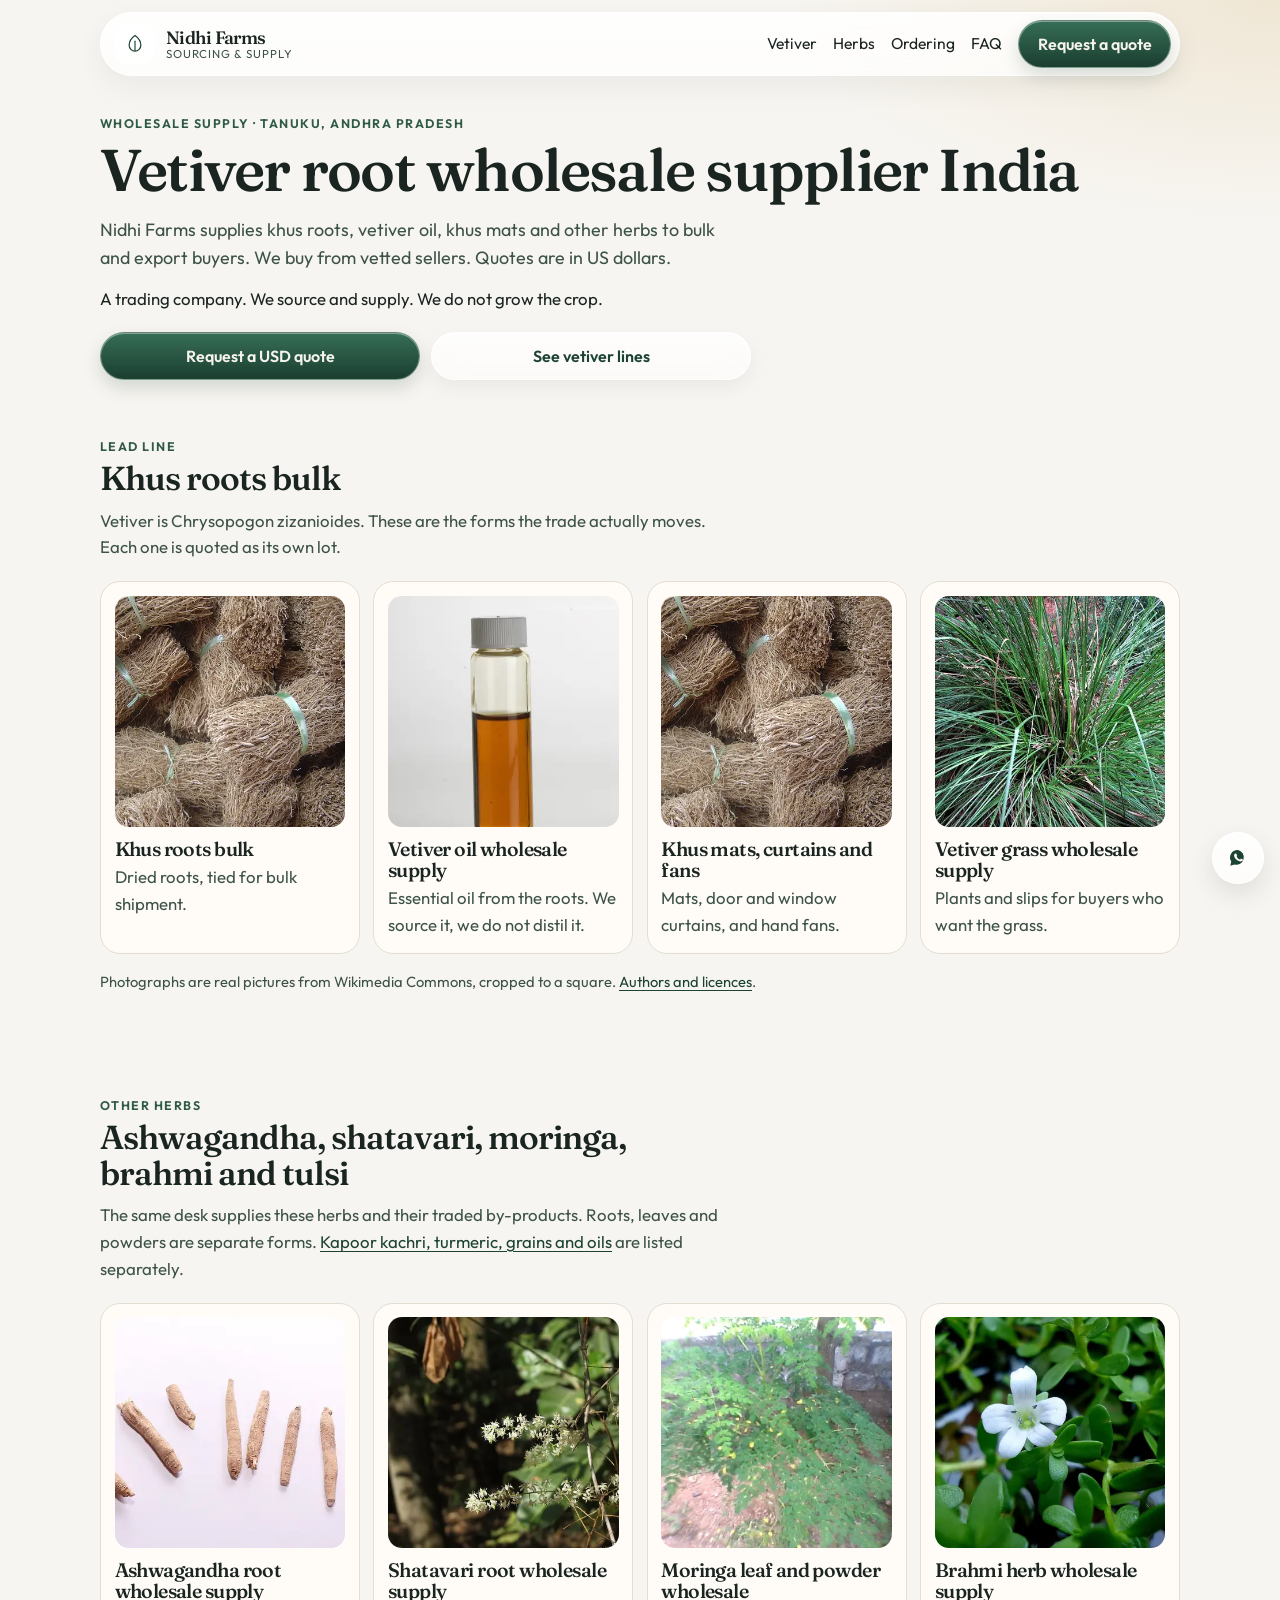
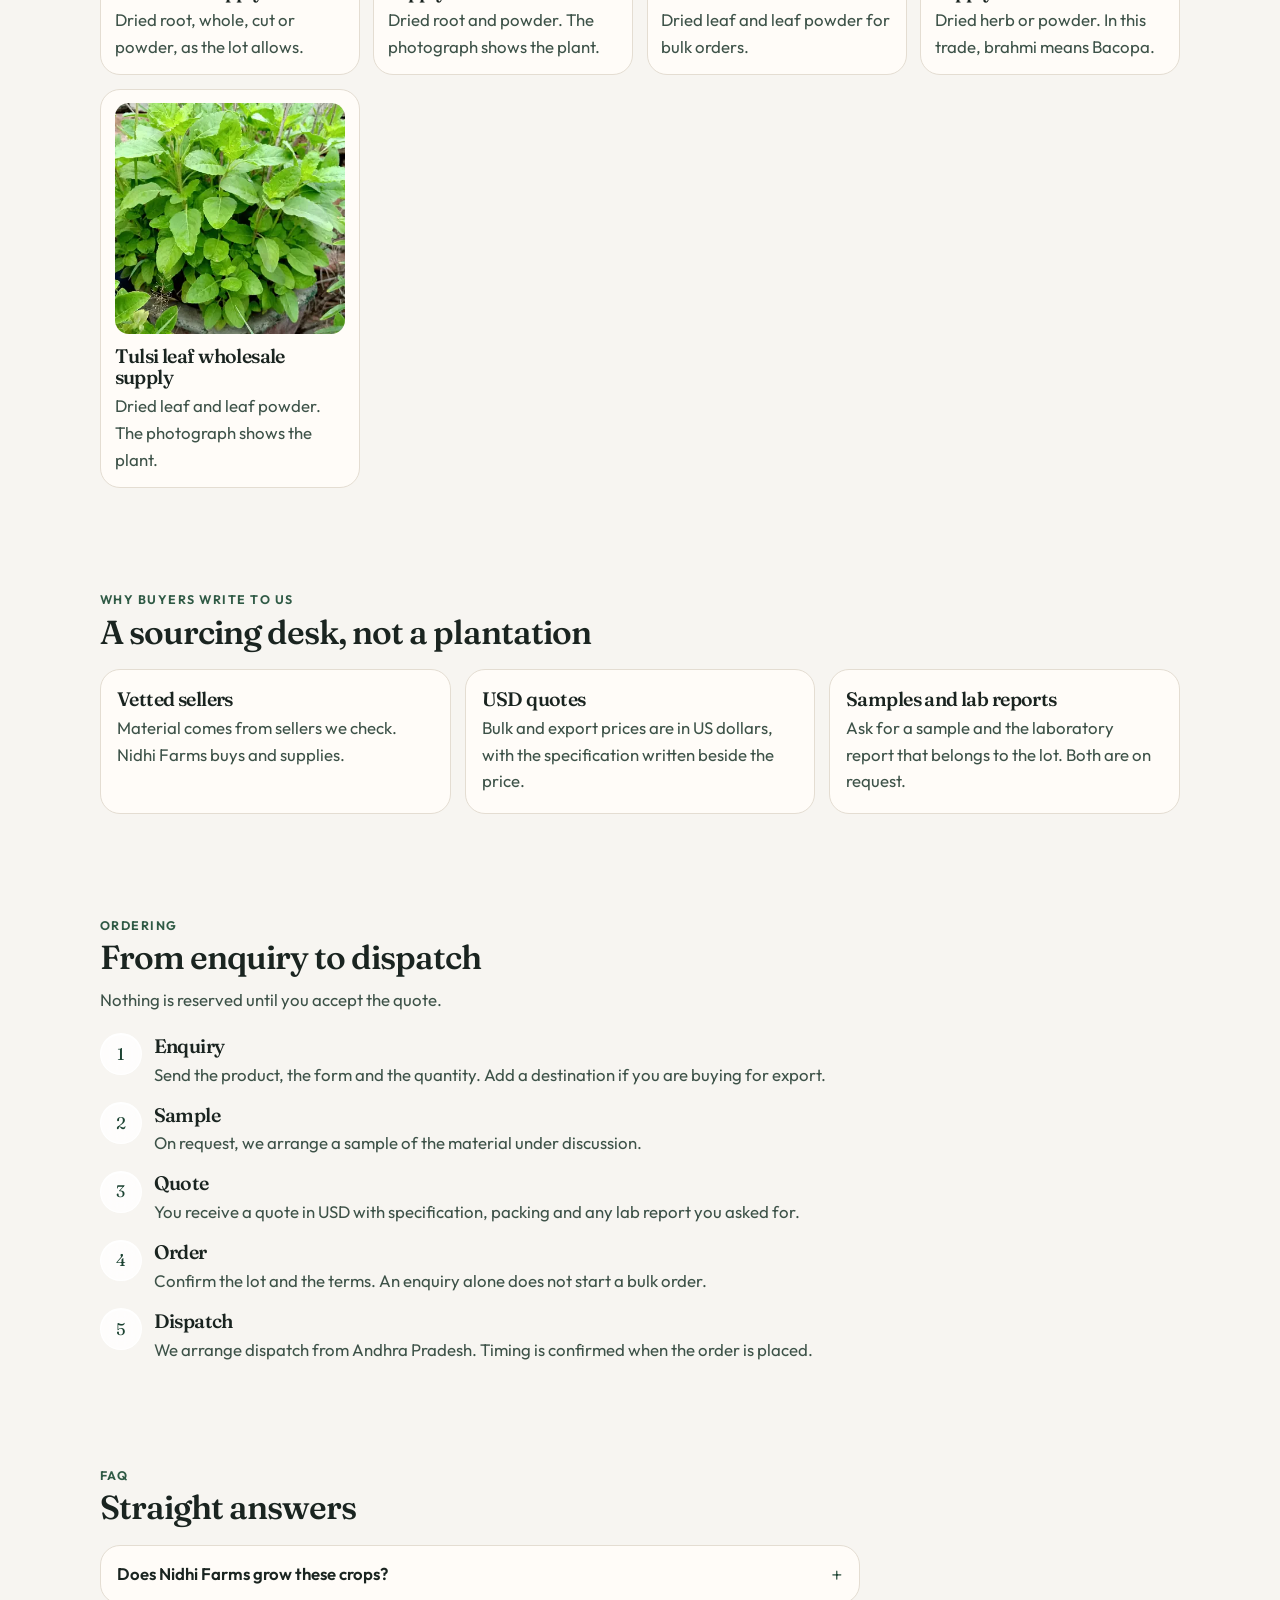
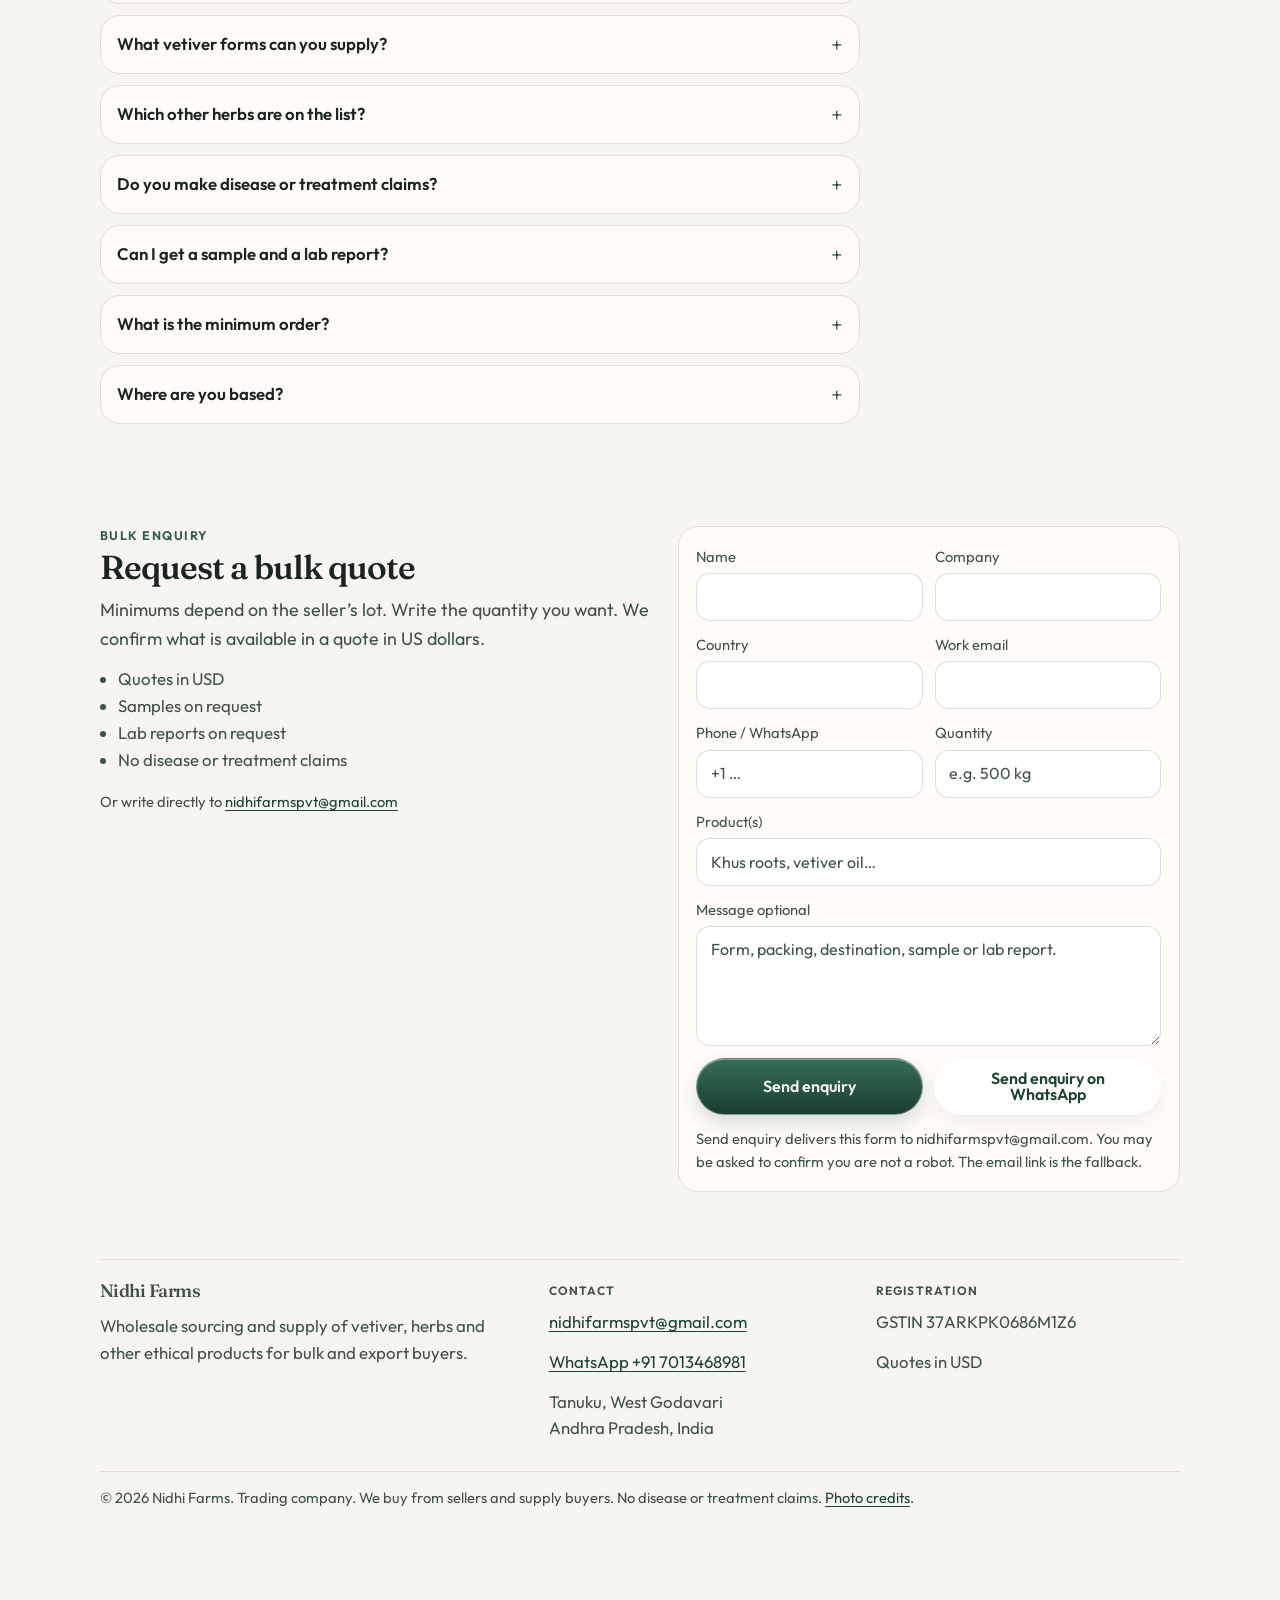
==== commit 8af1b85b: "Redesign the wholesale site around vetiver and its traded forms. Lead with khus roots, vetiver oil, " ====
--- a/index.html
+++ b/index.html
@@ -3,79 +3,146 @@
 <head>
   <meta charset="utf-8">
   <meta name="viewport" content="width=device-width, initial-scale=1, viewport-fit=cover">
-  <title>Nidhi Farms | Bulk herb sourcing and wholesale supply</title>
-  <meta name="description" content="Nidhi Farms sources herbs and other ethical products from vetted sellers and supplies bulk and export buyers. USD quotes, samples and lab reports on request. Based in Andhra Pradesh, India.">
+  <title>Vetiver root wholesale supplier India | Nidhi Farms</title>
+  <meta name="description" content="Trading company in Andhra Pradesh supplying khus roots in bulk, vetiver oil, khus mats, curtains and fans, vetiver grass, and other herbs. USD quotes.">
   <meta name="robots" content="index, follow">
-  <meta name="theme-color" content="#f3efe6">
+  <meta name="theme-color" content="#f7f5f1">
   <link rel="canonical" href="https://nidhi-bhai.github.io/nidhi-farms-3d-integrated/">
   <link rel="icon" href="favicon.svg" type="image/svg+xml">
   <link rel="apple-touch-icon" href="apple-touch-icon.png">
   <meta property="og:type" content="website">
   <meta property="og:site_name" content="Nidhi Farms">
-  <meta property="og:title" content="Nidhi Farms | Bulk herb sourcing and wholesale supply">
-  <meta property="og:description" content="A trading company sourcing herbs and other ethical products from vetted sellers for bulk and export buyers. Quotes in USD. Samples and lab reports on request.">
+  <meta property="og:title" content="Vetiver root wholesale supplier India | Nidhi Farms">
+  <meta property="og:description" content="Trading company in Andhra Pradesh supplying khus roots in bulk, vetiver oil, khus mats, curtains and fans, vetiver grass, and other herbs. USD quotes.">
   <meta property="og:url" content="https://nidhi-bhai.github.io/nidhi-farms-3d-integrated/">
   <meta property="og:image" content="https://nidhi-bhai.github.io/nidhi-farms-3d-integrated/og.png">
-  <meta property="og:image:width" content="1200">
-  <meta property="og:image:height" content="630">
   <meta property="og:locale" content="en_IN">
   <meta name="twitter:card" content="summary_large_image">
-  <meta name="twitter:title" content="Nidhi Farms | Bulk herb sourcing and wholesale supply">
-  <meta name="twitter:description" content="Sourcing and supply of herbs and other ethical products for bulk and export buyers. USD quotes. Andhra Pradesh, India.">
+  <meta name="twitter:title" content="Vetiver root wholesale supplier India | Nidhi Farms">
+  <meta name="twitter:description" content="Trading company in Andhra Pradesh supplying khus roots in bulk, vetiver oil, khus mats, curtains and fans, vetiver grass, and other herbs. USD quotes.">
   <meta name="twitter:image" content="https://nidhi-bhai.github.io/nidhi-farms-3d-integrated/og.png">
   <link rel="preload" href="fonts/fraunces-latin.woff2" as="font" type="font/woff2" crossorigin>
   <link rel="preload" href="fonts/outfit-latin.woff2" as="font" type="font/woff2" crossorigin>
   <link rel="stylesheet" href="styles.css">
   <script type="application/ld+json">
   {
-    "@context": "https://schema.org",
-    "@type": "Organization",
-    "name": "Nidhi Farms",
-    "url": "https://nidhi-bhai.github.io/nidhi-farms-3d-integrated/",
-    "email": "nidhifarmspvt@gmail.com",
-    "description": "B2B sourcing and wholesale supply of herbs and other ethical products. Nidhi Farms buys from vetted sellers and supplies bulk and export buyers. It does not cultivate.",
-    "address": {
-      "@type": "PostalAddress",
-      "addressLocality": "Tanuku",
-      "addressRegion": "Andhra Pradesh",
-      "addressCountry": "IN"
+  "@context": "https://schema.org",
+  "@graph": [
+    {
+      "@type": "Organization",
+      "@id": "https://nidhi-bhai.github.io/nidhi-farms-3d-integrated/#organization",
+      "name": "Nidhi Farms",
+      "url": "https://nidhi-bhai.github.io/nidhi-farms-3d-integrated/",
+      "email": "nidhifarmspvt@gmail.com",
+      "description": "Trading company that buys herbs and other ethical products from vetted sellers and supplies bulk and export buyers. It does not grow crops.",
+      "address": {
+        "@type": "PostalAddress",
+        "addressLocality": "Tanuku",
+        "addressRegion": "Andhra Pradesh",
+        "addressCountry": "IN"
+      },
+      "areaServed": "Worldwide",
+      "currenciesAccepted": "USD",
+      "taxID": "37ARKPK0686M1Z6",
+      "logo": "https://nidhi-bhai.github.io/nidhi-farms-3d-integrated/favicon.svg"
     },
-    "areaServed": "Worldwide",
-    "currenciesAccepted": "USD",
-    "taxID": "37ARKPK0686M1Z6",
-    "logo": "https://nidhi-bhai.github.io/nidhi-farms-3d-integrated/favicon.svg"
-  }
+    {
+      "@type": "ItemList",
+      "name": "Wholesale lines",
+      "itemListElement": [
+        {
+          "@type": "ListItem",
+          "position": 1,
+          "name": "Dried vetiver roots (khus)",
+          "url": "https://nidhi-bhai.github.io/nidhi-farms-3d-integrated/vetiver-roots.html"
+        },
+        {
+          "@type": "ListItem",
+          "position": 2,
+          "name": "Vetiver essential oil",
+          "url": "https://nidhi-bhai.github.io/nidhi-farms-3d-integrated/vetiver-oil.html"
+        },
+        {
+          "@type": "ListItem",
+          "position": 3,
+          "name": "Khus mats, curtains and fans",
+          "url": "https://nidhi-bhai.github.io/nidhi-farms-3d-integrated/khus-mats.html"
+        },
+        {
+          "@type": "ListItem",
+          "position": 4,
+          "name": "Vetiver grass plants and slips",
+          "url": "https://nidhi-bhai.github.io/nidhi-farms-3d-integrated/vetiver-grass.html"
+        },
+        {
+          "@type": "ListItem",
+          "position": 5,
+          "name": "Dried ashwagandha root",
+          "url": "https://nidhi-bhai.github.io/nidhi-farms-3d-integrated/ashwagandha.html"
+        },
+        {
+          "@type": "ListItem",
+          "position": 6,
+          "name": "Dried shatavari root",
+          "url": "https://nidhi-bhai.github.io/nidhi-farms-3d-integrated/shatavari.html"
+        },
+        {
+          "@type": "ListItem",
+          "position": 7,
+          "name": "Dried moringa leaf and leaf powder",
+          "url": "https://nidhi-bhai.github.io/nidhi-farms-3d-integrated/moringa.html"
+        },
+        {
+          "@type": "ListItem",
+          "position": 8,
+          "name": "Dried brahmi herb (Bacopa monnieri)",
+          "url": "https://nidhi-bhai.github.io/nidhi-farms-3d-integrated/brahmi.html"
+        },
+        {
+          "@type": "ListItem",
+          "position": 9,
+          "name": "Dried tulsi leaf",
+          "url": "https://nidhi-bhai.github.io/nidhi-farms-3d-integrated/tulsi.html"
+        }
+      ]
+    },
+    {
+      "@type": "Product",
+      "name": "Dried vetiver roots (khus)",
+      "description": "Dried vetiver roots for bulk buyers, supplied by Nidhi Farms.",
+      "offers": {
+        "@type": "Offer",
+        "priceCurrency": "USD",
+        "availability": "https://schema.org/LimitedAvailability",
+        "seller": {
+          "@id": "https://nidhi-bhai.github.io/nidhi-farms-3d-integrated/#organization"
+        },
+        "url": "https://nidhi-bhai.github.io/nidhi-farms-3d-integrated/vetiver-roots.html"
+      },
+      "image": "https://nidhi-bhai.github.io/nidhi-farms-3d-integrated/images/vetiver.webp"
+    }
+  ]
+}
   </script>
 </head>
-<body id="top">
+<body>
   <a class="skip-link" href="#main">Skip to content</a>
-  <div class="wash" aria-hidden="true">
-    <span class="orb orb-a"></span>
-    <span class="orb orb-b"></span>
-    <span class="orb orb-c"></span>
-  </div>
-
   <header class="site-header">
     <div class="header-inner">
-      <a class="brand" href="#top">
-        <span class="brand-mark" aria-hidden="true">
-          <svg viewBox="0 0 32 32" width="28" height="28">
-            <path d="M16 5.5c5.2 3.6 7.2 8.2 7.2 12.1A7.2 7.2 0 0 1 16 24.8a7.2 7.2 0 0 1-7.2-7.2c0-3.9 2-8.5 7.2-12.1z" fill="rgba(255,255,255,0.45)" stroke="currentColor" stroke-width="1.5"/>
-            <path d="M16 24V12.5" stroke="currentColor" stroke-width="1.4" stroke-linecap="round"/>
-          </svg>
-        </span>
+      <a class="brand" href="index.html">
+        <span class="brand-mark" aria-hidden="true"><svg viewBox="0 0 32 32" width="26" height="26" aria-hidden="true"><path d="M16 5.5c5.2 3.6 7.2 8.2 7.2 12.1A7.2 7.2 0 0 1 16 24.8a7.2 7.2 0 0 1-7.2-7.2c0-3.9 2-8.5 7.2-12.1z" fill="rgba(255,255,255,0.55)" stroke="currentColor" stroke-width="1.5"/><path d="M16 24V12.5" stroke="currentColor" stroke-width="1.4" stroke-linecap="round"/></svg></span>
         <span class="brand-text">
           <span class="brand-name">Nidhi Farms</span>
           <span class="brand-role">Sourcing &amp; supply</span>
         </span>
       </a>
-      <button class="nav-toggle glass" type="button" aria-expanded="false" aria-controls="site-nav">
+      <button class="nav-toggle" type="button" aria-expanded="false" aria-controls="site-nav">
         <span class="sr-only">Menu</span>
         <span class="nav-toggle-bars" aria-hidden="true"></span>
       </button>
       <nav class="site-nav" id="site-nav" aria-label="Primary">
-        <a href="#supply">Supply</a>
-        <a href="#why">Why us</a>
+        <a href="vetiver.html">Vetiver</a>
+        <a href="herbs.html">Herbs</a>
         <a href="#ordering">Ordering</a>
         <a href="#faq">FAQ</a>
         <a class="btn btn-primary" href="#enquire">Request a quote</a>
@@ -85,208 +152,176 @@
 
   <main id="main">
     <section class="hero">
-      <div class="wrap hero-grid">
-        <div class="hero-copy">
-          <p class="eyebrow">B2B wholesale · Tanuku, Andhra Pradesh</p>
-          <h1>Bulk herb sourcing and supply for global buyers</h1>
-          <p class="lede">Nidhi Farms buys herbs and other ethical products from vetted sellers and supplies them to bulk and export buyers. Quotes are in US dollars. Samples and laboratory reports are available on request.</p>
-          <p class="position">A trading company. We source and supply. We do not cultivate, and we do not offer our own acreage or farm-direct supply.</p>
-          <div class="hero-actions">
-            <a class="btn btn-primary" href="#enquire">Request a USD quote</a>
-            <a class="btn btn-glass" href="#supply">See what we supply</a>
-          </div>
-        </div>
-        <aside class="glass hero-card" aria-label="Lines open for enquiry">
-          <p class="card-kicker">Open for bulk enquiry</p>
-          <ul class="trade-list">
-            <li>
-              <span class="icon" aria-hidden="true">
-                <svg viewBox="0 0 24 24"><path d="M12 3c2 3 3 5 3 8a3 3 0 0 1-6 0c0-3 1-5 3-8z"/><path d="M12 11v9"/><path d="M9 17c1 .6 2 1 3 2 1-1 2-1.4 3-2"/></svg>
-              </span>
-              <span><strong>Ashwagandha</strong><em>Withania somnifera · root</em></span>
-            </li>
-            <li>
-              <span class="icon" aria-hidden="true">
-                <svg viewBox="0 0 24 24"><path d="M12 3v18"/><path d="M12 7c2.2 1 4 1.2 6 1"/><path d="M12 11c-2.2 1-4 1.2-6 1"/><path d="M12 15c2 1 3.6 1.1 5.2.8"/></svg>
-              </span>
-              <span><strong>Shatavari</strong><em>Asparagus racemosus · root</em></span>
-            </li>
-            <li>
-              <span class="icon" aria-hidden="true">
-                <svg viewBox="0 0 24 24"><path d="M5 14c2-4 5-6 7-6s5 2 7 6"/><path d="M7 14h10v2.5a5 5 0 0 1-10 0z"/><path d="M12 8V5"/></svg>
-              </span>
-              <span><strong>Kapoor Kachri</strong><em>Hedychium spicatum · rhizome</em></span>
-            </li>
-            <li>
-              <span class="icon" aria-hidden="true">
-                <svg viewBox="0 0 24 24"><path d="M8 14c0-4 1.2-8 4-11 2.8 3 4 7 4 11"/><path d="M7 14h10"/><path d="M9 16.5c.4 2 1.5 3.5 3 4.5 1.5-1 2.6-2.5 3-4.5"/><path d="M10 19.5 8 22M14 19.5l2 2.5"/></svg>
-              </span>
-              <span><strong>Vetiver</strong><em>Chrysopogon zizanioides · roots &amp; plants</em></span>
-            </li>
-          </ul>
-          <p class="card-note">Other ethical products can be sourced on request. Specification, packing and price are confirmed per lot.</p>
-        </aside>
-      </div>
-    </section>
-
-    <section class="band" id="supply">
+      <div class="wrap">
+        <p class="eyebrow">Wholesale supply · Tanuku, Andhra Pradesh</p>
+        <h1>Vetiver root wholesale supplier India</h1>
+        <p class="lede">Nidhi Farms supplies khus roots, vetiver oil, khus mats and other herbs to bulk and export buyers. We buy from vetted sellers. Quotes are in US dollars.</p>
+        <p class="position">A trading company. We source and supply. We do not grow the crop.</p>
+        <div class="hero-actions">
+          <a class="btn btn-primary" href="#enquire">Request a USD quote</a>
+          <a class="btn btn-glass" href="#vetiver">See vetiver lines</a>
+        </div>
+      </div>
+    </section>
+    <section class="band" id="vetiver">
       <div class="wrap">
         <div class="section-head">
-          <p class="eyebrow">What we supply</p>
-          <h2>Herbs and ethical products, in bulk</h2>
-          <p>Tell us the product, the form and the quantity. We confirm specification, packing and a USD price against a seller’s lot. Nidhi Farms does not claim organic certification.</p>
-        </div>
-        <div class="card-grid">
-          <article class="glass product-card">
-            <img class="product-photo" src="images/ashwagandha.webp" width="180" height="180" alt="Dried ashwagandha root, Withania somnifera" loading="lazy" decoding="async">
-            <div class="product-top"><span class="cat-no">01</span></div>
-            <h3>Ashwagandha</h3>
-            <p class="latin">Withania somnifera</p>
-            <p>Root for manufacturers and bulk buyers. Whole, cut or powder, as the lot allows.</p>
+          <p class="eyebrow">Lead line</p>
+          <h2>Khus roots bulk</h2>
+          <p>Vetiver is Chrysopogon zizanioides. These are the forms the trade actually moves. Each one is quoted as its own lot.</p>
+        </div>
+        <div class="catalog">
+          <a class="card" href="vetiver-roots.html">
+            <img src="images/vetiver.webp" width="160" height="160" alt="Bundles of dried vetiver roots, also called khus" loading="lazy" decoding="async">
+            <h3>Khus roots bulk</h3>
+            <p>Dried roots, tied for bulk shipment.</p>
+          </a>
+          <a class="card" href="vetiver-oil.html">
+            <img src="images/vetiver-oil.webp" width="160" height="160" alt="Small glass vial of amber vetiver essential oil" loading="lazy" decoding="async">
+            <h3>Vetiver oil wholesale supply</h3>
+            <p>Essential oil from the roots. We source it, we do not distil it.</p>
+          </a>
+          <a class="card" href="khus-mats.html">
+            <img src="images/vetiver.webp" width="160" height="160" alt="Bundles of dried vetiver roots. These roots are what khus mats, curtains and fans are woven from." loading="lazy" decoding="async">
+            <h3>Khus mats, curtains and fans</h3>
+            <p>Mats, door and window curtains, and hand fans.</p>
+          </a>
+          <a class="card" href="vetiver-grass.html">
+            <img src="images/vetiver-grass.webp" width="160" height="160" alt="A clump of vetiver grass, Chrysopogon zizanioides" loading="lazy" decoding="async">
+            <h3>Vetiver grass wholesale supply</h3>
+            <p>Plants and slips for buyers who want the grass.</p>
+          </a>
+        </div>
+        <p class="photo-note">Photographs are real pictures from Wikimedia Commons, cropped to a square. <a href="credits.html">Authors and licences</a>.</p>
+      </div>
+    </section>
+    <section class="band" id="herbs">
+      <div class="wrap">
+        <div class="section-head">
+          <p class="eyebrow">Other herbs</p>
+          <h2>Ashwagandha, shatavari, moringa, brahmi and tulsi</h2>
+          <p>The same desk supplies these herbs and their traded by-products. Roots, leaves and powders are separate forms. <a href="other-lines.html">Kapoor kachri, turmeric, grains and oils</a> are listed separately.</p>
+        </div>
+        <div class="catalog">
+          <a class="card" href="ashwagandha.html">
+            <img src="images/ashwagandha.webp" width="160" height="160" alt="Dried ashwagandha root, Withania somnifera" loading="lazy" decoding="async">
+            <h3>Ashwagandha root wholesale supply</h3>
+            <p>Dried root, whole, cut or powder, as the lot allows.</p>
+          </a>
+          <a class="card" href="shatavari.html">
+            <img src="images/shatavari.webp" width="160" height="160" alt="Shatavari plant, Asparagus racemosus. The bulk line is the dried root." loading="lazy" decoding="async">
+            <h3>Shatavari root wholesale supply</h3>
+            <p>Dried root and powder. The photograph shows the plant.</p>
+          </a>
+          <a class="card" href="moringa.html">
+            <img src="images/moringa.webp" width="160" height="160" alt="Moringa oleifera leaves" loading="lazy" decoding="async">
+            <h3>Moringa leaf and powder wholesale</h3>
+            <p>Dried leaf and leaf powder for bulk orders.</p>
+          </a>
+          <a class="card" href="brahmi.html">
+            <img src="images/brahmi.webp" width="160" height="160" alt="Bacopa monnieri in flower. The bulk line is the dried herb." loading="lazy" decoding="async">
+            <h3>Brahmi herb wholesale supply</h3>
+            <p>Dried herb or powder. In this trade, brahmi means Bacopa.</p>
+          </a>
+          <a class="card" href="tulsi.html">
+            <img src="images/tulsi.webp" width="160" height="160" alt="Tulsi plant, Ocimum tenuiflorum. The bulk line is the dried leaf." loading="lazy" decoding="async">
+            <h3>Tulsi leaf wholesale supply</h3>
+            <p>Dried leaf and leaf powder. The photograph shows the plant.</p>
+          </a>
+        </div>
+      </div>
+    </section>
+    <section class="band" id="why">
+      <div class="wrap">
+        <div class="section-head">
+          <p class="eyebrow">Why buyers write to us</p>
+          <h2>A sourcing desk, not a plantation</h2>
+        </div>
+        <div class="why-grid">
+          <article class="why-card">
+            <h3>Vetted sellers</h3>
+            <p>Material comes from sellers we check. Nidhi Farms buys and supplies.</p>
           </article>
-          <article class="glass product-card">
-            <img class="product-photo" src="images/shatavari.webp" width="180" height="180" alt="Shatavari plant, Asparagus racemosus. The bulk line is the root." loading="lazy" decoding="async">
-            <div class="product-top"><span class="cat-no">02</span></div>
-            <h3>Shatavari</h3>
-            <p class="latin">Asparagus racemosus</p>
-            <p>Dried root supplied to wholesale and export buyers. Form is agreed on the quote. The photograph shows the plant.</p>
+          <article class="why-card">
+            <h3>USD quotes</h3>
+            <p>Bulk and export prices are in US dollars, with the specification written beside the price.</p>
           </article>
-          <article class="glass product-card">
-            <img class="product-photo" src="images/kapoor-kachri.webp" width="180" height="180" alt="Hedychium spicatum in flower. The bulk line is the rhizome." loading="lazy" decoding="async">
-            <div class="product-top"><span class="cat-no">03</span></div>
-            <h3>Kapoor Kachri</h3>
-            <p class="latin">Hedychium spicatum</p>
-            <p>Rhizome for bulk enquiry. Cut size and drying are confirmed with the lot. The photograph shows the plant in flower.</p>
+          <article class="why-card">
+            <h3>Samples and lab reports</h3>
+            <p>Ask for a sample and the laboratory report that belongs to the lot. Both are on request.</p>
           </article>
-          <article class="glass product-card">
-            <img class="product-photo" src="images/vetiver.webp" width="180" height="180" alt="Bundles of vetiver roots, Chrysopogon zizanioides" loading="lazy" decoding="async">
-            <div class="product-top"><span class="cat-no">04</span></div>
-            <h3>Vetiver</h3>
-            <p class="latin">Chrysopogon zizanioides</p>
-            <p>Roots and plants for bulk supply. Say which of the two you need in the enquiry.</p>
-          </article>
-          <article class="glass product-card">
-            <img class="product-photo" src="images/moringa.webp" width="180" height="180" alt="Moringa oleifera leaves" loading="lazy" decoding="async">
-            <div class="product-top"><span class="cat-no">05</span></div>
-            <h3>Moringa</h3>
-            <p class="latin">Moringa oleifera</p>
-            <p>Leaf and oil, sourced for bulk orders. We do not process the oil ourselves.</p>
-          </article>
-          <article class="glass product-card">
-            <img class="product-photo" src="images/turmeric.webp" width="180" height="180" alt="Turmeric rhizome and powder, Curcuma longa" loading="lazy" decoding="async">
-            <div class="product-top"><span class="cat-no">06</span></div>
-            <h3>Turmeric</h3>
-            <p class="latin">Curcuma longa</p>
-            <p>Whole rhizome or powder, offered as a bulk spice line.</p>
-          </article>
-          <article class="glass product-card">
-            <img class="product-photo" src="images/khapli-wheat.webp" width="180" height="180" alt="Khapli emmer wheat grains, Triticum dicoccum" loading="lazy" decoding="async">
-            <div class="product-top"><span class="cat-no">07</span></div>
-            <h3>Khapli wheat</h3>
-            <p class="latin">Triticum dicoccum</p>
-            <p>Emmer wheat, also called Kapili, for buyers who need a bulk grain lot.</p>
-          </article>
-          <article class="glass product-card">
-            <img class="product-photo" src="images/neem.webp" width="180" height="180" alt="Neem leaves and flowers, Azadirachta indica, one of the further lines" loading="lazy" decoding="async">
-            <div class="product-top"><span class="cat-no">08</span></div>
-            <h3>Further lines</h3>
-            <p class="latin">Shown: neem leaf</p>
-            <p>Also millets, isabgol, jaggery, and oils such as coconut, peanut, flax and curry leaf. Ask if you need another line.</p>
-          </article>
-        </div>
-        <p class="photo-credit-note">Photographs are real pictures from Wikimedia Commons, cropped and resized for these cards. <a href="credits.html">Authors, licences and source links</a>.</p>
-      </div>
-    </section>
-
-    <section class="band band-tight" id="why">
+        </div>
+      </div>
+    </section>
+    <section class="band" id="ordering">
       <div class="wrap">
         <div class="section-head">
-          <p class="eyebrow">Why us</p>
-          <h2>A sourcing desk for bulk buyers</h2>
-          <p>We sit between vetted sellers and the businesses that need a reliable lot. The work is trading: find the material, check it, quote it, and dispatch it.</p>
-        </div>
-        <div class="why-grid">
-          <article class="glass why-card">
-            <span class="icon" aria-hidden="true"><svg viewBox="0 0 24 24"><path d="M12 3 5 6v6c0 4.2 2.8 7.2 7 9 4.2-1.8 7-4.8 7-9V6z"/><path d="m8.5 12 2.4 2.4 4.6-5"/></svg></span>
-            <h3>Vetted sourcing</h3>
-            <p>Material comes from sellers we check. Nidhi Farms buys and supplies. We do not grow the crop.</p>
-          </article>
-          <article class="glass why-card">
-            <span class="icon" aria-hidden="true"><svg viewBox="0 0 24 24"><path d="M7 3.5h7l5 5V20a1.5 1.5 0 0 1-1.5 1.5h-10.5A1.5 1.5 0 0 1 5.5 20V5A1.5 1.5 0 0 1 7 3.5z"/><path d="M14 3.5V9h5.5"/><path d="M8.5 13h7M8.5 16.5h5"/></svg></span>
-            <h3>Lab reports</h3>
-            <p>Ask for the laboratory report that belongs to the lot you are quoting. We share it on request.</p>
-          </article>
-          <article class="glass why-card">
-            <span class="icon" aria-hidden="true"><svg viewBox="0 0 24 24"><path d="M9 3h6"/><path d="M10 3v6.2L5.8 17A3.2 3.2 0 0 0 8.6 21.5h6.8a3.2 3.2 0 0 0 2.8-4.5L14 9.2V3"/><path d="M8.2 14.5h7.6"/></svg></span>
-            <h3>Samples</h3>
-            <p>See the material before a bulk order. Request a sample with your enquiry and we will arrange it.</p>
-          </article>
-          <article class="glass why-card">
-            <span class="icon" aria-hidden="true"><svg viewBox="0 0 24 24"><path d="M12 3v18"/><path d="M16.5 6.5H9.8a3.3 3.3 0 0 0 0 6.6h4.4a3.3 3.3 0 0 1 0 6.6H7.5"/></svg></span>
-            <h3>USD quotes</h3>
-            <p>Prices for bulk and export buyers are quoted in US dollars, with the specification written beside the price.</p>
-          </article>
-          <article class="glass why-card">
-            <span class="icon" aria-hidden="true"><svg viewBox="0 0 24 24"><path d="M3 8.5 12 4l9 4.5-9 4.5z"/><path d="M3 12.5 12 17l9-4.5"/><path d="M3 16.5 12 21l9-4.5"/></svg></span>
-            <h3>Export-ready packing</h3>
-            <p>Lots are packed for bulk handling and export shipment. Packing type is agreed in the quote.</p>
-          </article>
-        </div>
-      </div>
-    </section>
-
-    <section class="band" id="ordering">
+          <p class="eyebrow">Ordering</p>
+          <h2>From enquiry to dispatch</h2>
+          <p>Nothing is reserved until you accept the quote.</p>
+        </div>
+        <ol class="steps">
+          <li><span class="step-no">1</span><div><h3>Enquiry</h3><p>Send the product, the form and the quantity. Add a destination if you are buying for export.</p></div></li>
+          <li><span class="step-no">2</span><div><h3>Sample</h3><p>On request, we arrange a sample of the material under discussion.</p></div></li>
+          <li><span class="step-no">3</span><div><h3>Quote</h3><p>You receive a quote in USD with specification, packing and any lab report you asked for.</p></div></li>
+          <li><span class="step-no">4</span><div><h3>Order</h3><p>Confirm the lot and the terms. An enquiry alone does not start a bulk order.</p></div></li>
+          <li><span class="step-no">5</span><div><h3>Dispatch</h3><p>We arrange dispatch from Andhra Pradesh. Timing is confirmed when the order is placed.</p></div></li>
+        </ol>
+      </div>
+    </section>
+    <section class="band" id="faq">
       <div class="wrap">
         <div class="section-head">
-          <p class="eyebrow">How ordering works</p>
-          <h2>From enquiry to dispatch</h2>
-          <p>Five steps. Nothing is reserved until you accept the quote.</p>
-        </div>
-        <ol class="steps">
-          <li class="glass step">
-            <span class="step-no">1</span>
-            <h3>Enquiry</h3>
-            <p>Send the product, form and quantity. Include destination if you are buying for export.</p>
-          </li>
-          <li class="glass step">
-            <span class="step-no">2</span>
-            <h3>Sample</h3>
-            <p>On request, we arrange a sample of the material under discussion.</p>
-          </li>
-          <li class="glass step">
-            <span class="step-no">3</span>
-            <h3>Quote</h3>
-            <p>You receive a quote in USD with specification, packing and any lab report you asked for.</p>
-          </li>
-          <li class="glass step">
-            <span class="step-no">4</span>
-            <h3>Order</h3>
-            <p>Confirm the lot and the terms. We do not start a bulk order from an enquiry alone.</p>
-          </li>
-          <li class="glass step">
-            <span class="step-no">5</span>
-            <h3>Dispatch</h3>
-            <p>We arrange dispatch from Andhra Pradesh. Timing is confirmed when the order is placed.</p>
-          </li>
-        </ol>
-      </div>
-    </section>
-
+          <p class="eyebrow">FAQ</p>
+          <h2>Straight answers</h2>
+        </div>
+        <div class="faq-list">
+          <details>
+            <summary>Does Nidhi Farms grow these crops?</summary>
+            <p>No. The name is the brand. We buy herbs and other ethical products from sellers and supply bulk buyers. We do not raise the plants.</p>
+          </details>
+          <details>
+            <summary>What vetiver forms can you supply?</summary>
+            <p>Dried khus roots, vetiver oil, khus mats, curtains and fans, and vetiver grass plants or slips. Tell us which one you need. They are not interchangeable.</p>
+          </details>
+          <details>
+            <summary>Which other herbs are on the list?</summary>
+            <p>Ashwagandha root, shatavari root, moringa leaf and powder, brahmi (Bacopa monnieri) and tulsi leaf. Also kapoor kachri, turmeric, khapli wheat, neem leaf, millets, isabgol, jaggery and selected oils.</p>
+          </details>
+          <details>
+            <summary>Do you make disease or treatment claims?</summary>
+            <p>No. We supply goods to businesses. We do not claim that any product treats, cures or prevents a disease.</p>
+          </details>
+          <details>
+            <summary>Can I get a sample and a lab report?</summary>
+            <p>Yes. Both are available on request for the lot being quoted.</p>
+          </details>
+          <details>
+            <summary>What is the minimum order?</summary>
+            <p>It varies by product and by the seller’s lot. Send the quantity you need. We confirm availability in the USD quote.</p>
+          </details>
+          <details>
+            <summary>Where are you based?</summary>
+            <p>Tanuku, West Godavari, Andhra Pradesh, India. Dispatch is arranged from there. GSTIN 37ARKPK0686M1Z6.</p>
+          </details>
+        </div>
+      </div>
+    </section>
     <section class="band" id="enquire">
-      <div class="wrap enquire-grid">
+      <div class="wrap split">
         <div>
-          <p class="eyebrow">MOQ &amp; bulk enquiry</p>
-          <h2>Tell us the quantity you need</h2>
-          <p class="lede">Minimums depend on the product and the seller’s lot. There is no single MOQ on this page. Write the quantity you want and we will confirm what is available in the quote.</p>
+          <p class="eyebrow">Bulk enquiry</p>
+          <h2>Request a bulk quote</h2>
+          <p class="lede">Minimums depend on the seller’s lot. Write the quantity you want. We confirm what is available in a quote in US dollars.</p>
           <ul class="plain-list">
             <li>Quotes in USD</li>
             <li>Samples on request</li>
             <li>Lab reports on request</li>
-            <li>No medical or disease claims</li>
+            <li>No disease or treatment claims</li>
           </ul>
           <p class="direct-mail">Or write directly to <a id="mailto-fallback" href="mailto:nidhifarmspvt@gmail.com">nidhifarmspvt@gmail.com</a></p>
         </div>
-        <form class="glass enquiry-form" id="enquiry-form" action="https://formsubmit.co/nidhifarmspvt@gmail.com" method="POST">
+        <form class="enquiry-form" id="enquiry-form" action="https://formsubmit.co/nidhifarmspvt@gmail.com" method="POST">
           <input type="hidden" name="_captcha" value="true">
           <input type="hidden" name="_subject" value="New B2B enquiry - Nidhi Farms website">
           <input type="hidden" name="_template" value="table">
@@ -324,18 +359,23 @@
           </div>
           <label class="field">
             <span>Product(s)</span>
-            <input name="products" type="text" required maxlength="200" list="product-lines" placeholder="Ashwagandha, vetiver roots…">
+            <input name="products" type="text" required maxlength="200" list="product-lines" placeholder="Khus roots, vetiver oil…">
             <datalist id="product-lines">
-              <option value="Ashwagandha"></option>
-              <option value="Shatavari"></option>
+              <option value="Khus / vetiver roots"></option>
+              <option value="Vetiver oil"></option>
+              <option value="Khus mats, curtains and fans"></option>
+              <option value="Vetiver grass"></option>
+              <option value="Ashwagandha root"></option>
+              <option value="Shatavari root"></option>
+              <option value="Moringa leaf"></option>
+              <option value="Moringa leaf powder"></option>
+              <option value="Brahmi (Bacopa monnieri)"></option>
+              <option value="Tulsi leaf"></option>
               <option value="Kapoor Kachri"></option>
-              <option value="Vetiver roots"></option>
-              <option value="Vetiver plants"></option>
-              <option value="Moringa"></option>
               <option value="Turmeric"></option>
               <option value="Khapli (Kapili) wheat"></option>
+              <option value="Neem leaf"></option>
               <option value="Millets"></option>
-              <option value="Neem leaf"></option>
               <option value="Isabgol"></option>
               <option value="Jaggery"></option>
               <option value="Coconut, peanut, flax or curry-leaf oil"></option>
@@ -349,60 +389,17 @@
             <button class="btn btn-primary" type="submit">Send enquiry</button>
             <button class="btn btn-glass" type="button" id="whatsapp-enquiry">Send enquiry on WhatsApp</button>
           </div>
-          <p class="form-hint" id="form-status">Send enquiry delivers this form to nidhifarmspvt@gmail.com. You may be asked to confirm you are not a robot. The email link above is the fallback.</p>
+          <p class="form-hint">Send enquiry delivers this form to nidhifarmspvt@gmail.com. You may be asked to confirm you are not a robot. The email link is the fallback.</p>
         </form>
       </div>
     </section>
 
-    <section class="band" id="faq">
-      <div class="wrap faq-wrap">
-        <div class="section-head">
-          <p class="eyebrow">FAQ</p>
-          <h2>Straight answers</h2>
-        </div>
-        <div class="faq-list">
-          <details class="glass">
-            <summary>Is Nidhi Farms a farm or a grower?</summary>
-            <p>No. The name is the brand. The business is trading: we buy herbs and other ethical products from vetted sellers and supply bulk buyers. We do not cultivate, and we do not sell farm-direct from our own land.</p>
-          </details>
-          <details class="glass">
-            <summary>What can you supply?</summary>
-            <p>Herbs and other ethical products. Current examples are ashwagandha, shatavari, kapoor kachri, and vetiver roots and plants, plus moringa, turmeric, khapli wheat, millets, neem leaf, isabgol, jaggery and selected oils. If you need a different ethical product, ask.</p>
-          </details>
-          <details class="glass">
-            <summary>Are the products organically certified?</summary>
-            <p>We do not claim organic certification. If a seller holds a certificate for a specific lot, we can pass that document on with the quote. It applies only to that lot.</p>
-          </details>
-          <details class="glass">
-            <summary>Do you make health or medical claims?</summary>
-            <p>No. We supply ingredients and other goods to businesses. We do not claim that any product treats, cures or prevents a disease.</p>
-          </details>
-          <details class="glass">
-            <summary>Can I get a sample and a lab report?</summary>
-            <p>Yes. Both are available on request for the lot being quoted. Ask for them in the message on the enquiry form.</p>
-          </details>
-          <details class="glass">
-            <summary>What is the minimum order?</summary>
-            <p>It varies by product and by the seller’s lot. Send the quantity you need. We confirm availability and any minimum in the USD quote.</p>
-          </details>
-          <details class="glass">
-            <summary>Which currency do you quote in?</summary>
-            <p>US dollars.</p>
-          </details>
-          <details class="glass">
-            <summary>Where are you based?</summary>
-            <p>Tanuku, West Godavari, Andhra Pradesh, India. Dispatch is arranged from there. GSTIN 37ARKPK0686M1Z6.</p>
-          </details>
-        </div>
-      </div>
-    </section>
   </main>
-
   <footer class="site-footer">
     <div class="wrap footer-grid">
       <div>
         <p class="brand-name">Nidhi Farms</p>
-        <p>Sourcing and wholesale supply of herbs and other ethical products for bulk and export buyers.</p>
+        <p>Wholesale sourcing and supply of vetiver, herbs and other ethical products for bulk and export buyers.</p>
       </div>
       <div>
         <p class="footer-label">Contact</p>
@@ -417,10 +414,10 @@
       </div>
     </div>
     <div class="wrap footer-base">
-      <p>© 2026 Nidhi Farms. Trading company — not a grower. No organic certification is claimed. No medical or disease claims. <a href="credits.html">Photo credits</a>.</p>
+      <p>© 2026 Nidhi Farms. Trading company. We buy from sellers and supply buyers. No disease or treatment claims. <a href="credits.html">Photo credits</a>.</p>
     </div>
   </footer>
-  <a class="whatsapp-float glass" href="https://wa.me/917013468981?text=Hi%20Nidhi%20Farms%2C%20I%27d%20like%20a%20bulk%20quote%20for%20" target="_blank" rel="noopener noreferrer">
+  <a class="whatsapp-float" href="https://wa.me/917013468981?text=Hi%20Nidhi%20Farms%2C%20I%27d%20like%20a%20bulk%20quote%20for%20" target="_blank" rel="noopener noreferrer">
     <svg viewBox="0 0 24 24" width="22" height="22" aria-hidden="true"><path fill="currentColor" d="M12 3.2A8.2 8.2 0 0 0 4.7 15.9L3.6 20.4l4.6-1.2A8.2 8.2 0 1 0 12 3.2zm4.6 11.5c-.2.5-1 .9-1.6 1-.4.1-.9.1-1.5-.1-.3-.1-.7-.3-1.2-.5-2.1-1.1-3.5-3-3.6-3.2-.1-.2-1-1.3-1-2.5s.6-1.8.9-2 .5-.3.7-.3h.5c.2 0 .4 0 .5.4.2.6.7 1.7.8 1.8.1.2 0 .3-.1.5l-.3.4c-.1.1-.2.3-.1.5.2.3.7 1.1 1.5 1.8.9.8 1.6 1 1.9 1.1.2.1.4 0 .5-.1l.6-.7c.2-.2.3-.2.5-.1l1.4.7c.2.1.4.2.4.3.1.3 0 .8-.2 1.2z"/></svg>
     <span>WhatsApp</span>
   </a>
--- a/styles.css
+++ b/styles.css
@@ -23,18 +23,15 @@
 }
 
 :root {
-  --paper: #f3efe6;
-  --ink: #1a2a22;
-  --ink-soft: #31463b;
-  --sage: #1e3f30;
-  --sage-mid: #3d6b54;
-  --line: rgba(30, 63, 48, 0.14);
-  --glass: rgba(255, 255, 255, 0.46);
-  --glass-strong: rgba(255, 255, 255, 0.62);
-  --shadow: 0 16px 40px rgba(40, 58, 46, 0.08);
-  --radius: 22px;
-  --max: 1120px;
-  --header: 76px;
+  --paper: #f7f5f1;
+  --white: #fffcf8;
+  --ink: #1a2420;
+  --muted: #3d5248;
+  --sage: #1c4332;
+  --line: #e4ddd2;
+  --shadow: 0 10px 28px rgba(40, 58, 46, 0.06);
+  --max: 1080px;
+  --header: 88px;
 }
 
 *,
@@ -45,14 +42,17 @@
 
 html {
   scroll-behavior: smooth;
-  scroll-padding-top: 6.5rem;
+  scroll-padding-top: 6.25rem;
   scroll-padding-bottom: calc(5.5rem + env(safe-area-inset-bottom, 0px));
 }
 
 body {
   margin: 0;
   color: var(--ink);
-  background: var(--paper);
+  background:
+    radial-gradient(880px 380px at 8% -8%, rgba(214, 228, 218, 0.85), transparent 70%),
+    radial-gradient(720px 320px at 100% 0%, rgba(236, 224, 200, 0.7), transparent 68%),
+    var(--paper);
   font-family: "Outfit", "Segoe UI", sans-serif;
   font-size: 1.05rem;
   line-height: 1.6;
@@ -71,7 +71,7 @@
 }
 
 a:hover {
-  color: #143026;
+  color: #12281e;
 }
 
 h1,
@@ -85,19 +85,18 @@
 }
 
 h1 {
-  margin: 0.35rem 0 0.9rem;
-  font-size: clamp(2.5rem, 5.4vw, 4.5rem);
-  font-weight: 560;
+  margin: 0.3rem 0 0.85rem;
+  font-size: clamp(2.2rem, 4.6vw, 3.8rem);
 }
 
 h2 {
-  margin: 0.3rem 0 0.75rem;
-  font-size: clamp(2rem, 3.4vw, 3rem);
+  margin: 0.2rem 0 0.7rem;
+  font-size: clamp(1.7rem, 2.6vw, 2.35rem);
 }
 
 h3 {
-  margin: 0.7rem 0 0.35rem;
-  font-size: 1.35rem;
+  margin: 0.15rem 0 0.3rem;
+  font-size: 1.22rem;
 }
 
 p {
@@ -135,77 +134,11 @@
   margin-inline: auto;
 }
 
-.wash {
-  position: fixed;
-  inset: 0;
-  z-index: 0;
-  pointer-events: none;
-  overflow: hidden;
-}
-
-.orb {
-  position: absolute;
-  border-radius: 50%;
-  filter: blur(30px);
-}
-
-.orb-a {
-  width: 46vw;
-  height: 46vw;
-  min-width: 280px;
-  min-height: 280px;
-  right: -8vw;
-  top: -12vw;
-  background: rgba(186, 210, 190, 0.85);
-}
-
-.orb-b {
-  width: 38vw;
-  height: 38vw;
-  min-width: 240px;
-  min-height: 240px;
-  left: -10vw;
-  top: 18vh;
-  background: rgba(232, 214, 186, 0.9);
-}
-
-.orb-c {
-  width: 32vw;
-  height: 32vw;
-  min-width: 220px;
-  min-height: 220px;
-  right: 8vw;
-  bottom: -8vw;
-  background: rgba(205, 224, 214, 0.8);
-}
-
-.site-header,
-main,
-.site-footer {
-  position: relative;
-  z-index: 1;
-}
-
-.glass {
-  background:
-    linear-gradient(180deg, rgba(255, 255, 255, 0.88), rgba(255, 255, 255, 0.74));
-  backdrop-filter: blur(18px) saturate(1.45);
-  -webkit-backdrop-filter: blur(18px) saturate(1.45);
-  border: 1px solid rgba(255, 255, 255, 0.82);
-  box-shadow: var(--shadow), inset 0 1px 0 rgba(255, 255, 255, 0.9);
-}
-
 .site-header {
   position: sticky;
   top: 0;
   z-index: 20;
   padding: 0.75rem 0;
-}
-
-.site-header.is-stuck .header-inner {
-  background:
-    linear-gradient(180deg, rgba(255, 255, 255, 0.92), rgba(255, 255, 255, 0.8));
-  box-shadow: 0 10px 30px rgba(40, 58, 46, 0.08), inset 0 1px 0 rgba(255, 255, 255, 0.9);
 }
 
 .header-inner {
@@ -215,15 +148,18 @@
   display: flex;
   align-items: center;
   justify-content: space-between;
-  gap: 1rem;
-  padding: 0.45rem 0.55rem 0.45rem 0.85rem;
+  gap: 0.8rem;
+  padding: 0.4rem 0.5rem 0.4rem 0.85rem;
   border-radius: 999px;
-  background:
-    linear-gradient(180deg, rgba(255, 255, 255, 0.86), rgba(255, 255, 255, 0.72));
+  background: linear-gradient(180deg, rgba(255, 255, 255, 0.88), rgba(255, 255, 255, 0.74));
+  border: 1px solid rgba(255, 255, 255, 0.85);
+  box-shadow: 0 10px 28px rgba(40, 58, 46, 0.06), inset 0 1px 0 rgba(255, 255, 255, 0.9);
   backdrop-filter: blur(18px) saturate(1.4);
   -webkit-backdrop-filter: blur(18px) saturate(1.4);
-  border: 1px solid rgba(255, 255, 255, 0.7);
-  box-shadow: 0 10px 28px rgba(40, 58, 46, 0.06), inset 0 1px 0 rgba(255, 255, 255, 0.8);
+}
+
+.site-header.is-stuck .header-inner {
+  background: linear-gradient(180deg, rgba(255, 255, 255, 0.94), rgba(255, 255, 255, 0.82));
 }
 
 .brand {
@@ -232,43 +168,43 @@
   gap: 0.7rem;
   color: var(--ink);
   text-decoration: none;
+  min-width: 0;
 }
 
 .brand-mark {
-  width: 42px;
-  height: 42px;
+  width: 40px;
+  height: 40px;
+  flex: 0 0 40px;
   display: grid;
   place-items: center;
   color: var(--sage);
-  border-radius: 14px;
-  background: rgba(255, 255, 255, 0.48);
-  border: 1px solid rgba(255, 255, 255, 0.75);
-  box-shadow: inset 0 1px 0 rgba(255, 255, 255, 0.9);
-  backdrop-filter: blur(10px);
-  -webkit-backdrop-filter: blur(10px);
+  border-radius: 13px;
+  background: rgba(255, 255, 255, 0.72);
+  border: 1px solid rgba(255, 255, 255, 0.9);
 }
 
 .brand-text {
   display: flex;
   flex-direction: column;
   line-height: 1.05;
+  min-width: 0;
 }
 
 .brand-name {
-  font-size: 1.15rem;
+  font-size: 1.12rem;
 }
 
 .brand-role {
-  font-size: 0.75rem;
+  font-size: 0.72rem;
   letter-spacing: 0.08em;
   text-transform: uppercase;
-  color: var(--ink-soft);
+  color: var(--muted);
 }
 
 .site-nav {
   display: flex;
   align-items: center;
-  gap: 0.35rem 1.1rem;
+  gap: 0.2rem 1rem;
 }
 
 .site-nav a:not(.btn) {
@@ -277,7 +213,8 @@
   font-size: 0.98rem;
 }
 
-.site-nav a:not(.btn):hover {
+.site-nav a:not(.btn):hover,
+.site-nav a[aria-current="page"] {
   color: var(--sage);
 }
 
@@ -288,6 +225,11 @@
   border-radius: 14px;
   padding: 0;
   cursor: pointer;
+  color: var(--sage);
+  background: linear-gradient(180deg, rgba(255, 255, 255, 0.82), rgba(255, 255, 255, 0.6));
+  border: 1px solid rgba(255, 255, 255, 0.9);
+  backdrop-filter: blur(12px);
+  -webkit-backdrop-filter: blur(12px);
 }
 
 .nav-toggle-bars,
@@ -325,13 +267,13 @@
   justify-content: center;
   gap: 0.4rem;
   min-height: 48px;
-  padding: 0.7rem 1.2rem;
+  padding: 0.7rem 1.15rem;
   border-radius: 999px;
   border: 1px solid transparent;
-  font: 560 1rem/1 "Outfit", sans-serif;
+  font: 600 1rem/1 "Outfit", sans-serif;
   text-decoration: none;
   cursor: pointer;
-  transition: transform 0.18s ease, box-shadow 0.18s ease;
+  transition: box-shadow 0.18s ease;
 }
 
 .btn:hover {
@@ -339,15 +281,12 @@
 }
 
 .btn-primary {
-  color: #f7f4ee;
-  background:
-    linear-gradient(180deg, rgba(47, 106, 82, 0.96), rgba(30, 63, 48, 0.98));
-  border-color: rgba(255, 255, 255, 0.32);
-  box-shadow:
-    0 10px 24px rgba(30, 63, 48, 0.18),
-    inset 0 1px 0 rgba(255, 255, 255, 0.38);
-  backdrop-filter: blur(12px) saturate(1.3);
-  -webkit-backdrop-filter: blur(12px) saturate(1.3);
+  color: #f6f3ec;
+  background: linear-gradient(180deg, rgba(46, 104, 80, 0.96), rgba(22, 58, 44, 0.98));
+  border-color: rgba(255, 255, 255, 0.35);
+  box-shadow: inset 0 1px 0 rgba(255, 255, 255, 0.38), 0 8px 18px rgba(22, 58, 44, 0.16);
+  backdrop-filter: blur(14px) saturate(1.3);
+  -webkit-backdrop-filter: blur(14px) saturate(1.3);
 }
 
 .btn-primary:hover {
@@ -356,215 +295,148 @@
 
 .btn-glass {
   color: var(--sage);
-  background:
-    linear-gradient(180deg, rgba(255, 255, 255, 0.66), rgba(255, 255, 255, 0.32));
-  border-color: rgba(255, 255, 255, 0.78);
-  box-shadow: 0 8px 20px rgba(40, 58, 46, 0.06), inset 0 1px 0 rgba(255, 255, 255, 0.9);
-  backdrop-filter: blur(14px) saturate(1.4);
-  -webkit-backdrop-filter: blur(14px) saturate(1.4);
+  background: linear-gradient(180deg, rgba(255, 255, 255, 0.8), rgba(255, 255, 255, 0.55));
+  border-color: rgba(255, 255, 255, 0.92);
+  box-shadow: inset 0 1px 0 #fff, 0 8px 18px rgba(40, 58, 46, 0.06);
+  backdrop-filter: blur(16px) saturate(1.4);
+  -webkit-backdrop-filter: blur(16px) saturate(1.4);
 }
 
 .hero {
-  padding: 2.2rem 0 1rem;
-}
-
-.hero-grid,
-.enquire-grid {
-  display: grid;
-  grid-template-columns: 1.15fr 0.85fr;
-  gap: 1.5rem;
-  align-items: center;
+  padding: 1.6rem 0 0.4rem;
 }
 
 .eyebrow {
   margin: 0;
-  color: var(--sage-mid);
-  font-size: 0.82rem;
-  font-weight: 600;
+  color: #2f5a45;
+  font-size: 0.78rem;
+  font-weight: 650;
   letter-spacing: 0.12em;
   text-transform: uppercase;
 }
 
 .lede {
+  max-width: 40rem;
   font-size: 1.12rem;
-  color: var(--ink-soft);
-  max-width: 40rem;
+  color: var(--muted);
 }
 
 .position {
+  max-width: 38rem;
   color: var(--ink);
-  max-width: 38rem;
-}
-
-.hero-actions {
+}
+
+.hero-actions,
+.form-actions {
   display: flex;
   flex-wrap: wrap;
   gap: 0.7rem;
-  margin-top: 1.3rem;
+}
+
+.hero-actions {
+  margin-top: 1.2rem;
 }
 
 .hero-actions .btn {
-  flex: 1 1 12rem;
-}
-
-.hero-card {
-  border-radius: 28px;
-  padding: 1.25rem 1.25rem 1rem;
-}
-
-.card-kicker,
-.footer-label {
-  margin: 0 0 0.8rem;
-  font-size: 0.78rem;
-  letter-spacing: 0.12em;
-  text-transform: uppercase;
-  color: var(--sage-mid);
-  font-weight: 650;
-}
-
-.trade-list {
-  list-style: none;
-  margin: 0;
-  padding: 0;
-  display: grid;
-  gap: 0.7rem;
-}
-
-.trade-list li {
+  flex: 1 1 14rem;
+  max-width: 20rem;
+}
+
+.band {
+  padding: 3.2rem 0;
+}
+
+.section-head {
+  max-width: 40rem;
+  margin-bottom: 1.25rem;
+}
+
+.section-head p:last-child {
+  color: var(--muted);
+}
+
+.catalog {
+  display: grid;
+  grid-template-columns: repeat(4, minmax(0, 1fr));
+  gap: 0.85rem;
+}
+
+.catalog-3 {
+  grid-template-columns: repeat(3, minmax(0, 1fr));
+}
+
+.card {
   display: flex;
-  align-items: center;
-  gap: 0.8rem;
-}
-
-.trade-list strong,
-.trade-list em {
-  display: block;
-}
-
-.trade-list strong {
-  font-family: "Fraunces", Georgia, serif;
-  font-weight: 560;
-  font-style: normal;
-  letter-spacing: -0.02em;
-}
-
-.trade-list em,
+  flex-direction: column;
+  height: 100%;
+  padding: 0.85rem;
+  border-radius: 20px;
+  background: var(--white);
+  border: 1px solid var(--line);
+  color: inherit;
+  text-decoration: none;
+}
+
+a.card:hover {
+  border-color: #c9d5cc;
+  box-shadow: var(--shadow);
+  color: inherit;
+}
+
+.card img,
+.product-photo {
+  width: 100%;
+  aspect-ratio: 1 / 1;
+  height: auto;
+  object-fit: cover;
+  border-radius: 14px;
+  background: #efeae2;
+}
+
+.card h3 {
+  margin-top: 0.75rem;
+}
+
+.card p,
+.muted {
+  color: var(--muted);
+  margin-bottom: 0;
+}
+
 .latin {
+  margin: 0 0 0.35rem;
+  color: var(--muted);
   font-family: "Fraunces", Georgia, serif;
   font-style: italic;
   font-weight: 460;
-  color: var(--ink-soft);
-  font-size: 0.95rem;
-}
-
-.latin {
-  margin: 0 0 0.35rem;
-}
-
-.card-note {
-  margin: 0.95rem 0 0.2rem;
-  color: var(--ink-soft);
-  font-size: 0.95rem;
-}
-
-.icon {
-  width: 46px;
-  height: 46px;
-  flex: 0 0 46px;
-  display: grid;
-  place-items: center;
-  color: var(--sage);
-  border-radius: 15px;
-  background:
-    linear-gradient(180deg, rgba(255, 255, 255, 0.72), rgba(255, 255, 255, 0.28));
-  border: 1px solid rgba(255, 255, 255, 0.8);
-  box-shadow: inset 0 1px 0 rgba(255, 255, 255, 0.9), 0 6px 16px rgba(40, 58, 46, 0.05);
-  backdrop-filter: blur(12px) saturate(1.4);
-  -webkit-backdrop-filter: blur(12px) saturate(1.4);
-}
-
-.icon svg {
-  width: 22px;
-  height: 22px;
-  fill: none;
-  stroke: currentColor;
-  stroke-width: 1.6;
-  stroke-linecap: round;
-  stroke-linejoin: round;
-}
-
-.band {
-  padding: 3.5rem 0;
-}
-
-.band-tight {
-  padding-top: 1.5rem;
-}
-
-.section-head {
-  max-width: 40rem;
-  margin-bottom: 1.5rem;
-}
-
-.section-head p:last-child {
-  color: var(--ink-soft);
-}
-
-.card-grid,
-.why-grid {
-  display: grid;
-  gap: 0.9rem;
-}
-
-.card-grid {
-  grid-template-columns: repeat(4, 1fr);
-}
-
-.why-grid {
-  grid-template-columns: repeat(5, 1fr);
-}
-
-.product-card,
-.why-card,
-.step {
-  height: 100%;
-  border-radius: var(--radius);
-  padding: 1rem 1rem 1.1rem;
-}
-
-.product-photo {
-  width: min(180px, 100%);
-  aspect-ratio: 1 / 1;
-  height: auto;
-  object-fit: cover;
-  border-radius: 16px;
-  border: 1px solid rgba(255, 255, 255, 0.8);
-  box-shadow: inset 0 1px 0 rgba(255, 255, 255, 0.65), 0 8px 18px rgba(40, 58, 46, 0.08);
-}
-
-.photo-credit-note {
+}
+
+.photo-note,
+.crumbs {
   margin: 1rem 0 0;
-  color: var(--ink-soft);
+  color: var(--muted);
   font-size: 0.92rem;
 }
 
-.product-card p:last-child,
-.why-card p:last-child,
-.step p {
-  color: var(--ink-soft);
-  margin-bottom: 0;
-}
-
-.product-top {
-  display: flex;
-  align-items: center;
-  justify-content: space-between;
-}
-
-.cat-no {
-  font-family: "Fraunces", Georgia, serif;
-  font-style: italic;
-  color: var(--sage-mid);
+.crumbs {
+  margin: 0 0 0.8rem;
+}
+
+.crumbs a {
+  text-decoration: none;
+}
+
+.plain-list {
+  margin: 0.2rem 0 1rem;
+  padding-left: 1.1rem;
+  color: var(--muted);
+}
+
+.split {
+  display: grid;
+  grid-template-columns: 1.05fr 0.95fr;
+  gap: 1.4rem;
+  align-items: start;
 }
 
 .steps {
@@ -572,45 +444,67 @@
   margin: 0;
   padding: 0;
   display: grid;
-  grid-template-columns: repeat(5, 1fr);
-  gap: 0.8rem;
+  gap: 0.85rem;
+}
+
+.steps li {
+  display: grid;
+  grid-template-columns: 2.6rem minmax(0, 1fr);
+  gap: 0.75rem;
+  align-items: start;
 }
 
 .step-no {
-  width: 36px;
-  height: 36px;
+  width: 2.6rem;
+  height: 2.6rem;
   display: grid;
   place-items: center;
   border-radius: 50%;
   color: var(--sage);
   font-family: "Fraunces", Georgia, serif;
-  background: rgba(255, 255, 255, 0.5);
-  border: 1px solid rgba(255, 255, 255, 0.8);
+  background: rgba(255, 255, 255, 0.8);
+  border: 1px solid rgba(255, 255, 255, 0.95);
   box-shadow: inset 0 1px 0 #fff;
   backdrop-filter: blur(8px);
   -webkit-backdrop-filter: blur(8px);
 }
 
-.enquire-grid {
-  align-items: start;
-}
-
-.plain-list {
-  margin: 0.4rem 0 1rem;
-  padding-left: 1.1rem;
-  color: var(--ink-soft);
-}
-
-.direct-mail {
-  color: var(--ink-soft);
+.steps p {
+  margin: 0;
+  color: var(--muted);
+}
+
+.why-grid {
+  display: grid;
+  grid-template-columns: repeat(3, minmax(0, 1fr));
+  gap: 0.85rem;
+}
+
+.why-card,
+.page-card,
+.enquiry-form,
+details {
+  background: var(--white);
+  border: 1px solid var(--line);
+  border-radius: 20px;
+}
+
+.why-card,
+.page-card {
+  height: 100%;
+  padding: 1rem 1rem 1.1rem;
+}
+
+.why-card p {
+  margin: 0;
+  color: var(--muted);
 }
 
 .enquiry-form {
   position: relative;
-  border-radius: 28px;
-  padding: 1.15rem;
-  display: grid;
-  gap: 0.8rem;
+  padding: 1.1rem;
+  display: grid;
+  gap: 0.75rem;
 }
 
 .field-row {
@@ -621,22 +515,21 @@
 
 .field {
   display: grid;
-  gap: 0.35rem;
+  gap: 0.3rem;
 }
 
 .field span,
 .check span {
   font-size: 0.92rem;
-  color: var(--ink-soft);
+  color: var(--muted);
 }
 
 .optional {
-  color: #5d7266;
+  color: #3d5246;
   font-size: 0.82rem;
 }
 
 input,
-select,
 textarea {
   width: 100%;
   min-height: 48px;
@@ -644,11 +537,8 @@
   color: var(--ink);
   font: 1rem/1.4 "Outfit", sans-serif;
   border-radius: 14px;
-  border: 1px solid rgba(30, 63, 48, 0.16);
-  background: rgba(255, 255, 255, 0.86);
-  box-shadow: inset 0 1px 0 rgba(255, 255, 255, 0.8);
-  backdrop-filter: blur(10px);
-  -webkit-backdrop-filter: blur(10px);
+  border: 1px solid rgba(28, 67, 50, 0.16);
+  background: rgba(255, 255, 255, 0.92);
 }
 
 textarea {
@@ -662,40 +552,15 @@
   opacity: 1;
 }
 
-.checks {
-  display: flex;
-  flex-wrap: wrap;
-  gap: 0.8rem 1.2rem;
-}
-
-.check {
-  display: flex;
-  align-items: center;
-  gap: 0.5rem;
-  min-height: 44px;
-}
-
-.check input {
-  width: 1.1rem;
-  height: 1.1rem;
-  min-height: 0;
-  accent-color: var(--sage);
-}
-
-.form-hint {
-  margin: 0;
-  color: var(--ink-soft);
-  font-size: 0.92rem;
-}
-
-.form-actions {
-  display: flex;
-  flex-wrap: wrap;
-  gap: 0.7rem;
-}
-
 .form-actions .btn {
   flex: 1 1 11rem;
+}
+
+.form-hint,
+.direct-mail {
+  margin: 0;
+  color: var(--muted);
+  font-size: 0.92rem;
 }
 
 .hp {
@@ -706,9 +571,131 @@
   padding: 0;
   border: 0;
   overflow: hidden;
-  clip: rect(0 0 0 0);
+  clip: rect(0, 0, 0, 0);
   clip-path: inset(50%);
   white-space: nowrap;
+}
+
+.faq-list {
+  display: grid;
+  gap: 0.7rem;
+  max-width: 760px;
+}
+
+details {
+  padding: 0.15rem 1rem;
+}
+
+summary {
+  cursor: pointer;
+  min-height: 52px;
+  display: grid;
+  grid-template-columns: minmax(0, 1fr) auto;
+  align-items: center;
+  column-gap: 0.75rem;
+  font-weight: 600;
+  list-style: none;
+}
+
+summary::-webkit-details-marker {
+  display: none;
+}
+
+summary::after {
+  content: "+";
+  font-family: "Fraunces", Georgia, serif;
+  font-size: 1.3rem;
+  color: var(--sage);
+}
+
+details[open] summary::after {
+  content: "–";
+}
+
+details p {
+  margin-top: 0;
+  color: var(--muted);
+}
+
+.prose {
+  max-width: 42rem;
+}
+
+.prose p:last-child {
+  margin-bottom: 0;
+}
+
+.product-layout {
+  display: grid;
+  grid-template-columns: 200px minmax(0, 1fr);
+  gap: 1.25rem;
+  align-items: start;
+  margin: 0.4rem 0 1.2rem;
+}
+
+.product-layout img {
+  width: min(200px, 100%);
+  aspect-ratio: 1 / 1;
+  object-fit: cover;
+  border-radius: 18px;
+  border: 1px solid var(--line);
+}
+
+.spec {
+  margin: 0.4rem 0 0;
+  padding: 0;
+  list-style: none;
+  color: var(--muted);
+}
+
+.spec li + li {
+  margin-top: 0.25rem;
+}
+
+.related {
+  display: flex;
+  flex-wrap: wrap;
+  gap: 0.45rem 0.9rem;
+  margin: 0.4rem 0 0;
+  padding: 0;
+  list-style: none;
+}
+
+.site-footer {
+  padding: 1rem 0 calc(5.75rem + env(safe-area-inset-bottom, 0px));
+}
+
+.footer-grid {
+  display: grid;
+  grid-template-columns: 1.4fr 1fr 1fr;
+  gap: 1.4rem;
+  padding: 1.3rem 0 1rem;
+  border-top: 1px solid var(--line);
+}
+
+.footer-grid p,
+.footer-base p {
+  color: var(--muted);
+}
+
+.footer-label {
+  margin: 0 0 0.55rem;
+  font-size: 0.75rem;
+  letter-spacing: 0.1em;
+  text-transform: uppercase;
+  color: #2f5a45;
+  font-weight: 650;
+}
+
+.footer-base {
+  border-top: 1px solid var(--line);
+  padding-top: 0.85rem;
+}
+
+.footer-base p {
+  margin: 0;
+  font-size: 0.92rem;
+  overflow-wrap: anywhere;
 }
 
 .whatsapp-float {
@@ -719,14 +706,17 @@
   display: inline-flex;
   align-items: center;
   justify-content: center;
-  gap: 0.45rem;
   width: 52px;
   height: 52px;
   padding: 0;
   border-radius: 999px;
   color: var(--sage);
   text-decoration: none;
-  font-weight: 650;
+  background: linear-gradient(180deg, rgba(255, 255, 255, 0.88), rgba(255, 255, 255, 0.7));
+  border: 1px solid rgba(255, 255, 255, 0.92);
+  box-shadow: inset 0 1px 0 #fff, 0 10px 24px rgba(40, 58, 46, 0.12);
+  backdrop-filter: blur(16px) saturate(1.4);
+  -webkit-backdrop-filter: blur(16px) saturate(1.4);
 }
 
 .whatsapp-float span {
@@ -747,14 +737,9 @@
   pointer-events: none;
 }
 
-.whatsapp-float svg {
-  flex: 0 0 auto;
-}
-
-
 .table-scroll {
   overflow-x: auto;
-  margin: 0.6rem 0 1rem;
+  margin: 0.4rem 0 1rem;
 }
 
 .credits-table {
@@ -768,98 +753,16 @@
 .credits-table td {
   text-align: left;
   vertical-align: top;
-  padding: 0.75rem 0.6rem;
+  padding: 0.7rem 0.55rem;
   border-bottom: 1px solid var(--line);
   overflow-wrap: anywhere;
 }
 
 .credits-table th {
-  font-size: 0.78rem;
+  font-size: 0.75rem;
   letter-spacing: 0.08em;
   text-transform: uppercase;
-  color: var(--sage-mid);
-}
-
-.page-card {
-  border-radius: 28px;
-  padding: 1.3rem 1.2rem 1.4rem;
-}
-
-.page-card h1 {
-  font-size: clamp(2rem, 4vw, 3rem);
-}
-
-.faq-wrap {
-  max-width: 820px;
-}
-
-.faq-list {
-  display: grid;
-  gap: 0.7rem;
-}
-
-details {
-  border-radius: 18px;
-  padding: 0.2rem 1rem;
-}
-
-summary {
-  cursor: pointer;
-  min-height: 52px;
-  display: grid;
-  grid-template-columns: minmax(0, 1fr) auto;
-  align-items: center;
-  column-gap: 0.75rem;
-  font-weight: 600;
-  list-style: none;
-}
-
-summary::-webkit-details-marker {
-  display: none;
-}
-
-summary::after {
-  content: "+";
-  margin-left: auto;
-  font-family: "Fraunces", Georgia, serif;
-  font-size: 1.3rem;
-  color: var(--sage);
-}
-
-details[open] summary::after {
-  content: "–";
-}
-
-details p {
-  margin-top: 0;
-  color: var(--ink-soft);
-}
-
-.site-footer {
-  padding: 1rem 0 calc(5.75rem + env(safe-area-inset-bottom, 0px));
-}
-
-.footer-grid {
-  display: grid;
-  grid-template-columns: 1.4fr 1fr 1fr;
-  gap: 1.5rem;
-  padding: 1.4rem 0 1rem;
-  border-top: 1px solid var(--line);
-}
-
-.footer-grid p {
-  color: var(--ink-soft);
-}
-
-.footer-base {
-  border-top: 1px solid var(--line);
-  padding-top: 0.9rem;
-}
-
-.footer-base p {
-  margin: 0;
-  color: var(--ink-soft);
-  font-size: 0.92rem;
+  color: #2f5a45;
 }
 
 :focus-visible {
@@ -868,17 +771,18 @@
 }
 
 @supports not ((backdrop-filter: blur(1px)) or (-webkit-backdrop-filter: blur(1px))) {
-  .glass,
   .header-inner,
   .btn-glass,
+  .btn-primary,
   .whatsapp-float,
-  .icon,
+  .nav-toggle,
   .step-no,
-  .brand-mark,
-  input,
-  select,
-  textarea {
-    background: rgba(255, 255, 255, 0.96);
+  .brand-mark {
+    background: #fff;
+  }
+
+  .btn-primary {
+    background: #1c4332;
   }
 }
 
@@ -896,6 +800,7 @@
     height: auto;
     min-height: 52px;
     padding: 0.55rem 0.95rem 0.55rem 0.7rem;
+    gap: 0.45rem;
   }
 
   .whatsapp-float span {
@@ -909,23 +814,12 @@
   }
 }
 
-@media (max-width: 1200px) {
-  .why-grid,
-  .steps {
-    grid-template-columns: repeat(2, 1fr);
-  }
-}
-
-@media (max-width: 1020px) {
-  .card-grid {
-    grid-template-columns: repeat(2, 1fr);
-  }
-
-  .why-grid,
-  .steps {
+@media (max-width: 1100px) {
+  .catalog,
+  .catalog-3,
+  .why-grid {
     grid-template-columns: 1fr 1fr;
   }
-
 }
 
 @media (max-width: 840px) {
@@ -937,69 +831,49 @@
   .site-nav {
     display: none;
     position: absolute;
-    top: calc(100% + 0.4rem);
-    left: 0.6rem;
-    right: 0.6rem;
+    top: calc(100% + 0.45rem);
+    left: 0.55rem;
+    right: 0.55rem;
     flex-direction: column;
     align-items: stretch;
-    padding: 0.8rem;
-    border-radius: 22px;
-    background:
-      linear-gradient(180deg, rgba(255, 255, 255, 0.94), rgba(255, 255, 255, 0.88));
+    padding: 0.75rem;
+    border-radius: 20px;
+    background: linear-gradient(180deg, rgba(255, 255, 255, 0.96), rgba(255, 255, 255, 0.9));
+    border: 1px solid rgba(255, 255, 255, 0.9);
+    box-shadow: var(--shadow);
     backdrop-filter: blur(18px) saturate(1.4);
     -webkit-backdrop-filter: blur(18px) saturate(1.4);
-    border: 1px solid rgba(255, 255, 255, 0.75);
-    box-shadow: var(--shadow);
-  }
-
-  .site-nav.is-open,
-  .site-nav.site-nav-static {
+  }
+
+  .site-nav.is-open {
     display: flex;
-  }
-
-  .site-nav.site-nav-static {
-    position: static;
-    padding: 0;
-    background: none;
-    border: 0;
-    box-shadow: none;
-    backdrop-filter: none;
-    flex-direction: row;
-  }
-
-  .site-nav:not(.site-nav-static) a:not(.btn) {
-    padding: 0.7rem 0.4rem;
-  }
-
-  .hero-grid,
-  .enquire-grid,
-  .footer-grid,
-  .field-row {
-    grid-template-columns: 1fr;
-  }
-
-  .site-header {
-    position: sticky;
   }
 
   .header-inner {
     position: relative;
   }
+
+  .site-nav a:not(.btn) {
+    padding: 0.7rem 0.35rem;
+  }
+
+  .split,
+  .footer-grid,
+  .field-row,
+  .product-layout {
+    grid-template-columns: 1fr;
+  }
 }
 
 @media (max-width: 640px) {
-  .card-grid,
-  .why-grid,
-  .steps {
+  .catalog,
+  .catalog-3,
+  .why-grid {
     grid-template-columns: 1fr;
   }
 
-  h1 {
-    font-size: 2.35rem;
-  }
-
   .band {
-    padding: 2.6rem 0;
+    padding: 2.4rem 0;
   }
 }
 
@@ -1021,24 +895,24 @@
   }
 
   .credits-table tr {
-    padding: 0.85rem 0;
+    padding: 0.8rem 0;
     border-bottom: 1px solid var(--line);
   }
 
   .credits-table td {
     border: 0;
-    padding: 0.2rem 0;
+    padding: 0.18rem 0;
   }
 
   .credits-table td::before {
     content: attr(data-label);
     display: block;
-    margin-bottom: 0.1rem;
+    margin-bottom: 0.08rem;
     font-size: 0.72rem;
     font-weight: 650;
     letter-spacing: 0.08em;
     text-transform: uppercase;
-    color: var(--sage-mid);
+    color: #2f5a45;
   }
 }
 
@@ -1054,8 +928,4 @@
     animation-iteration-count: 1 !important;
     transition-duration: 0.01ms !important;
   }
-
-  .orb {
-    filter: none;
-  }
-}
+}
